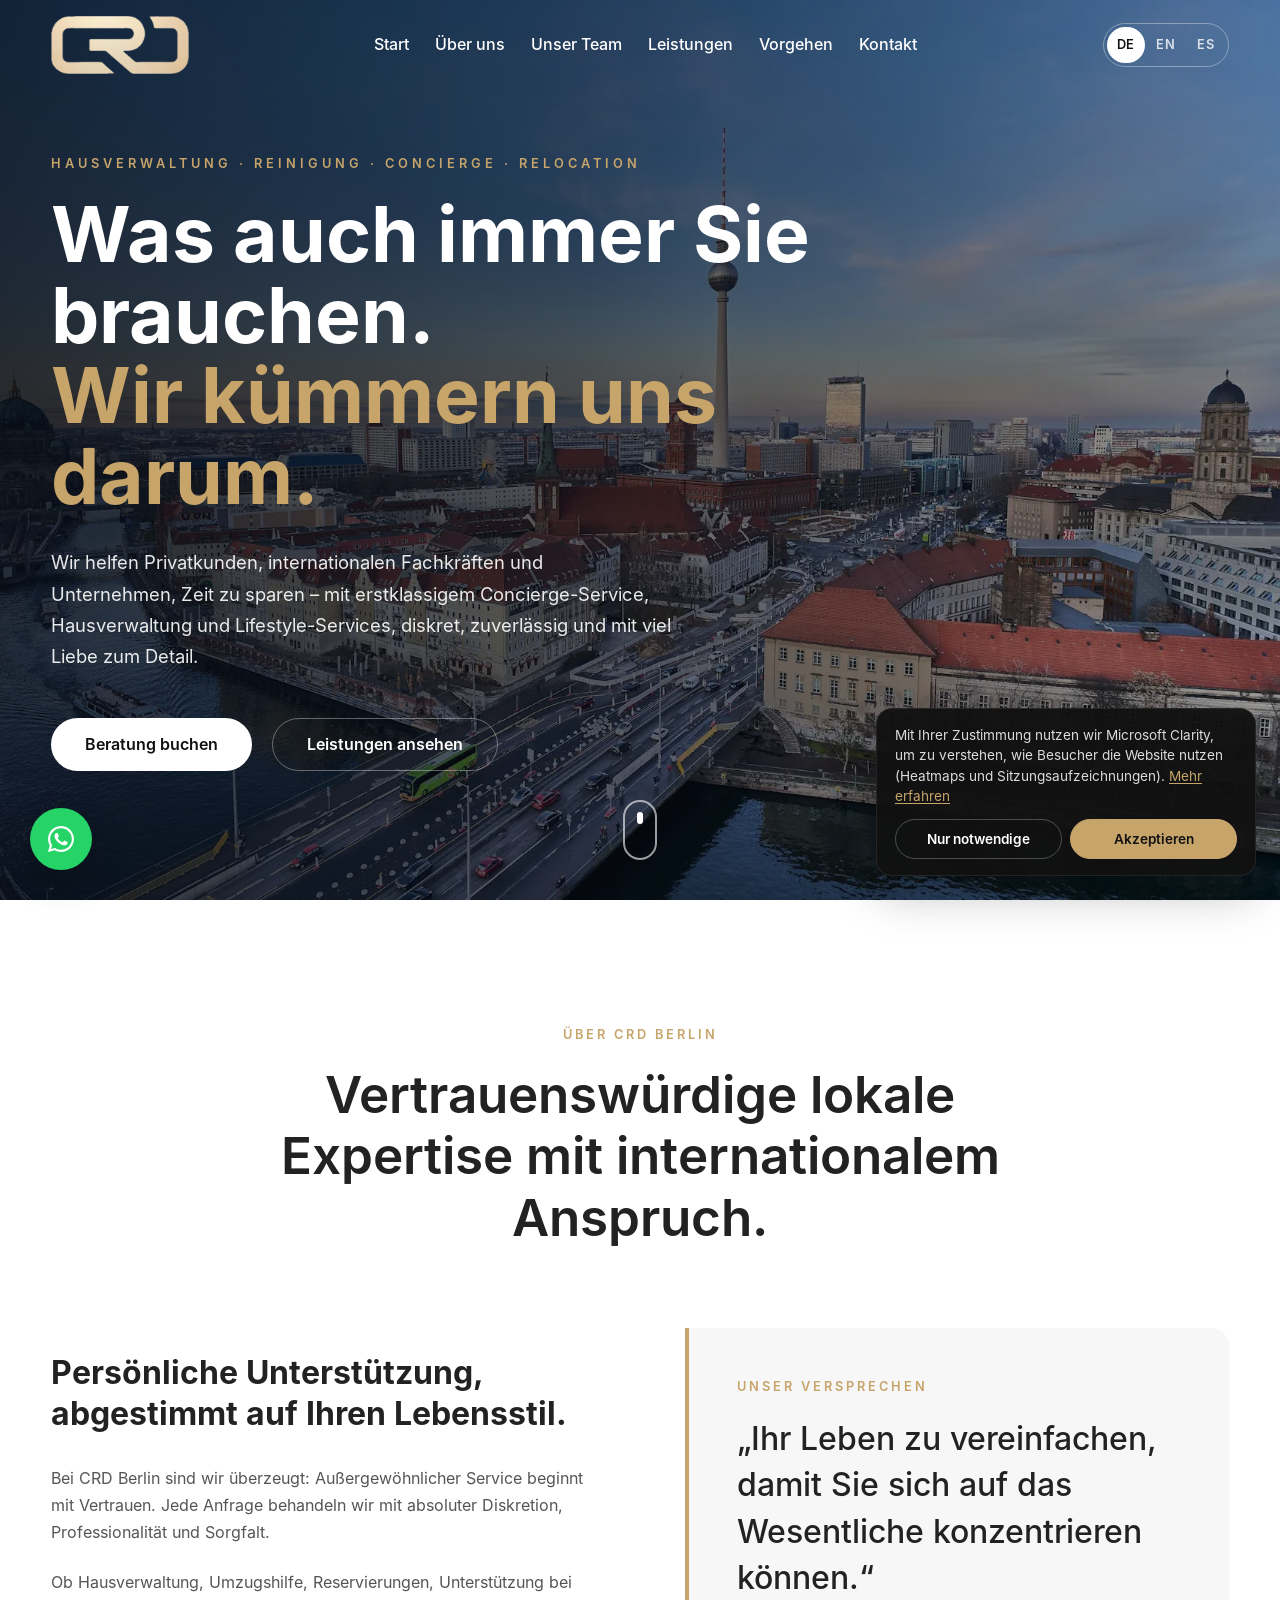
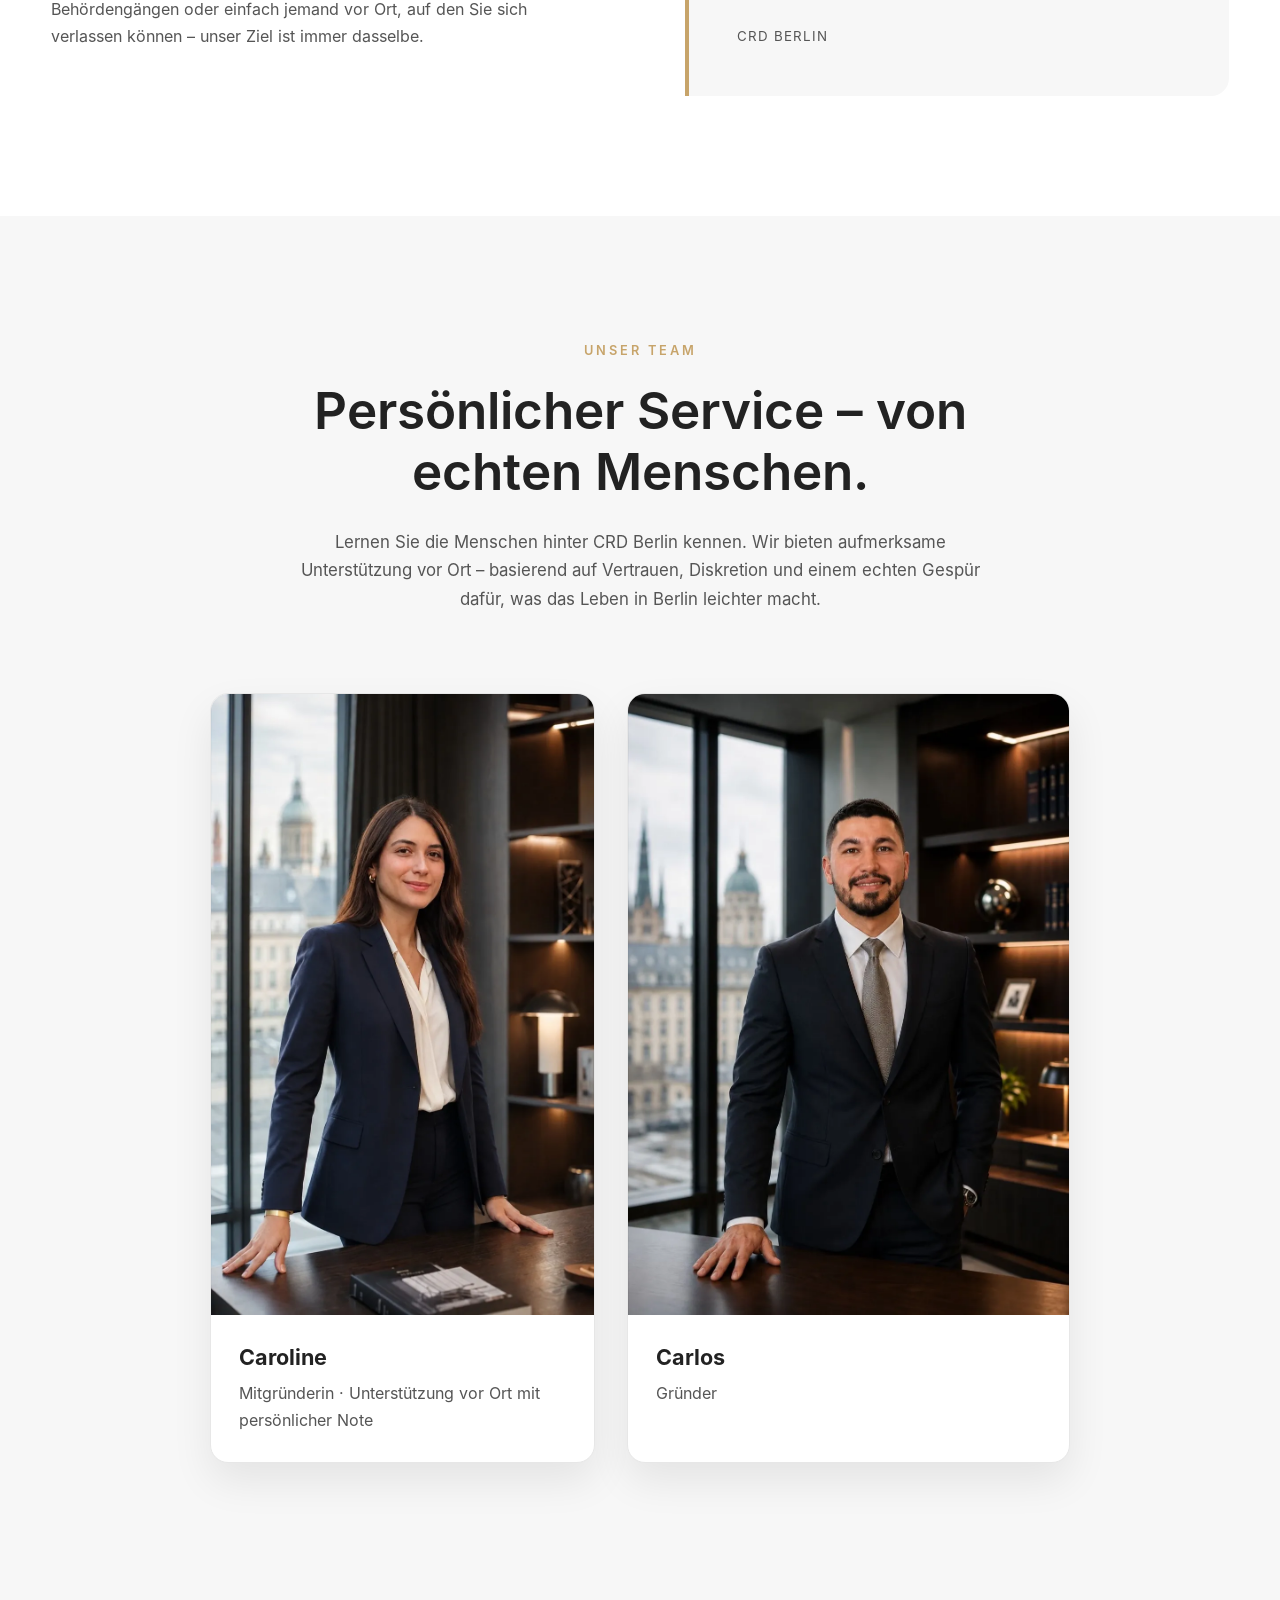
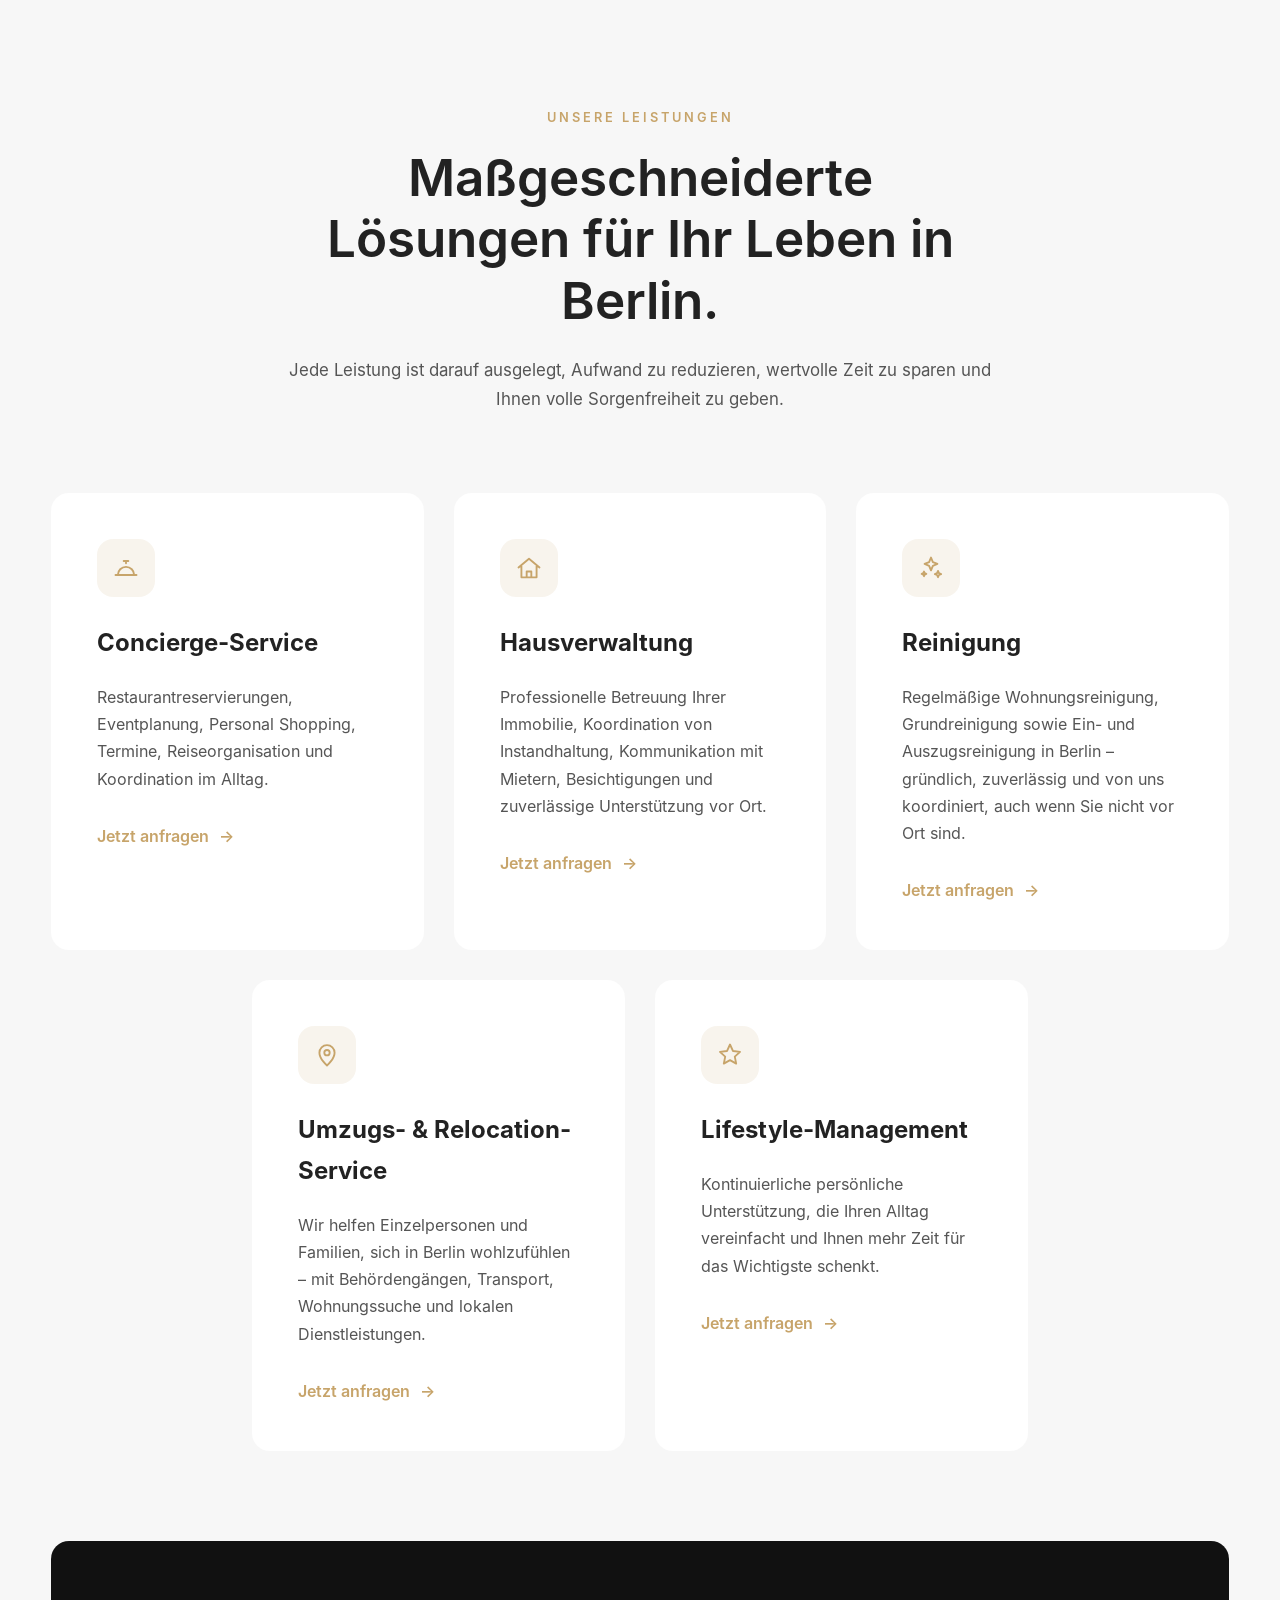
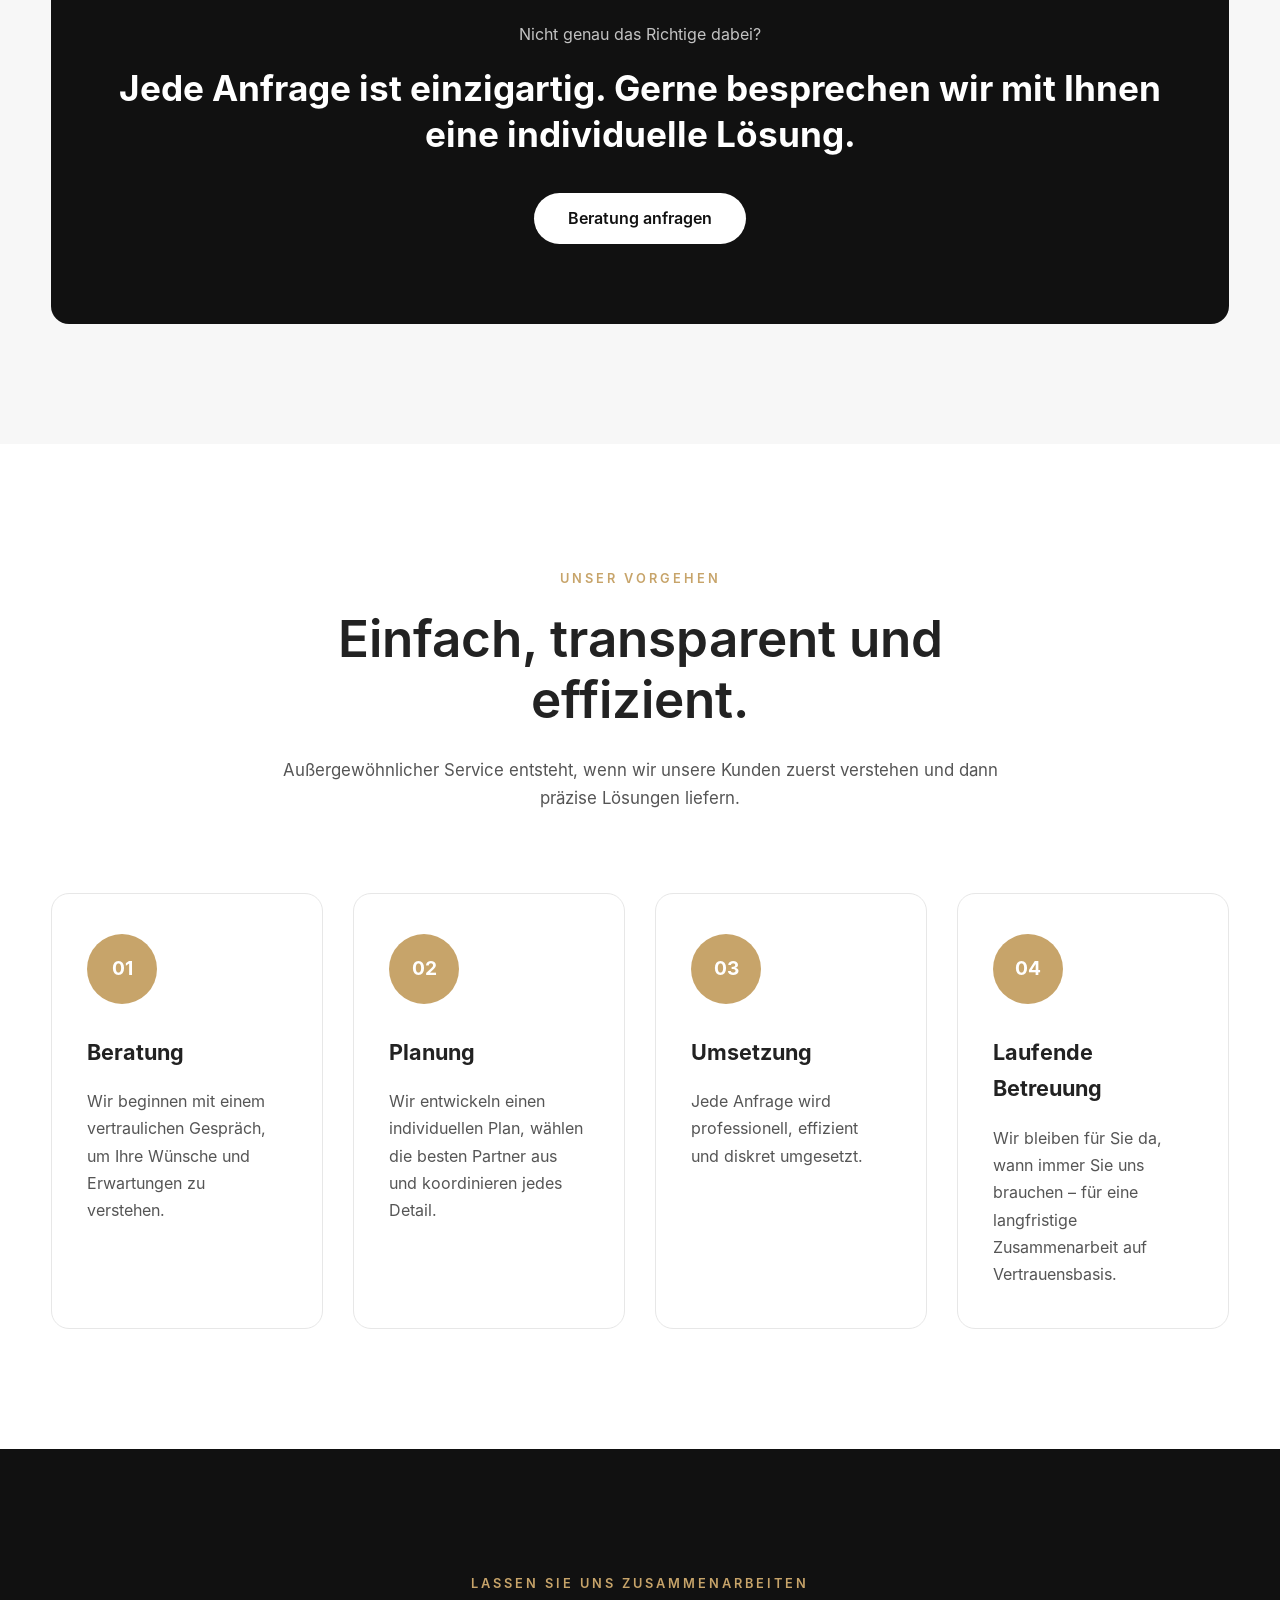
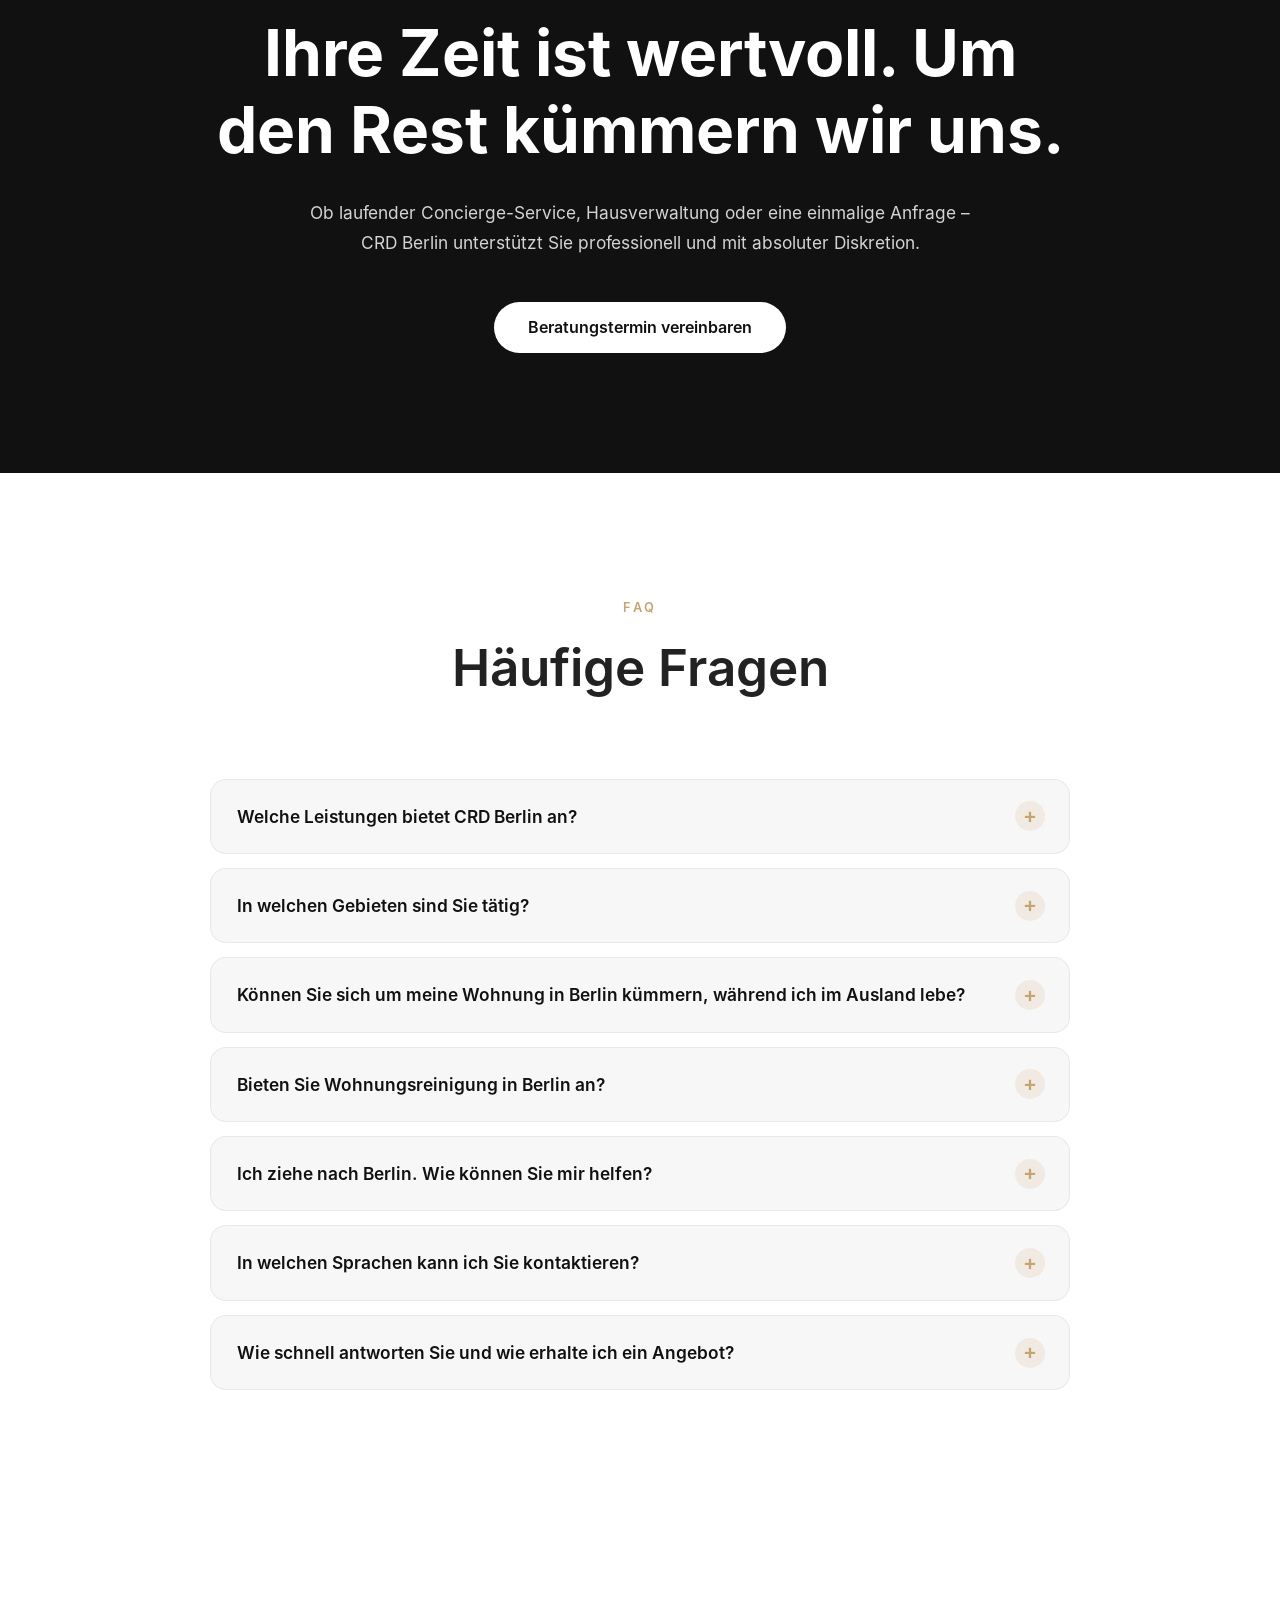
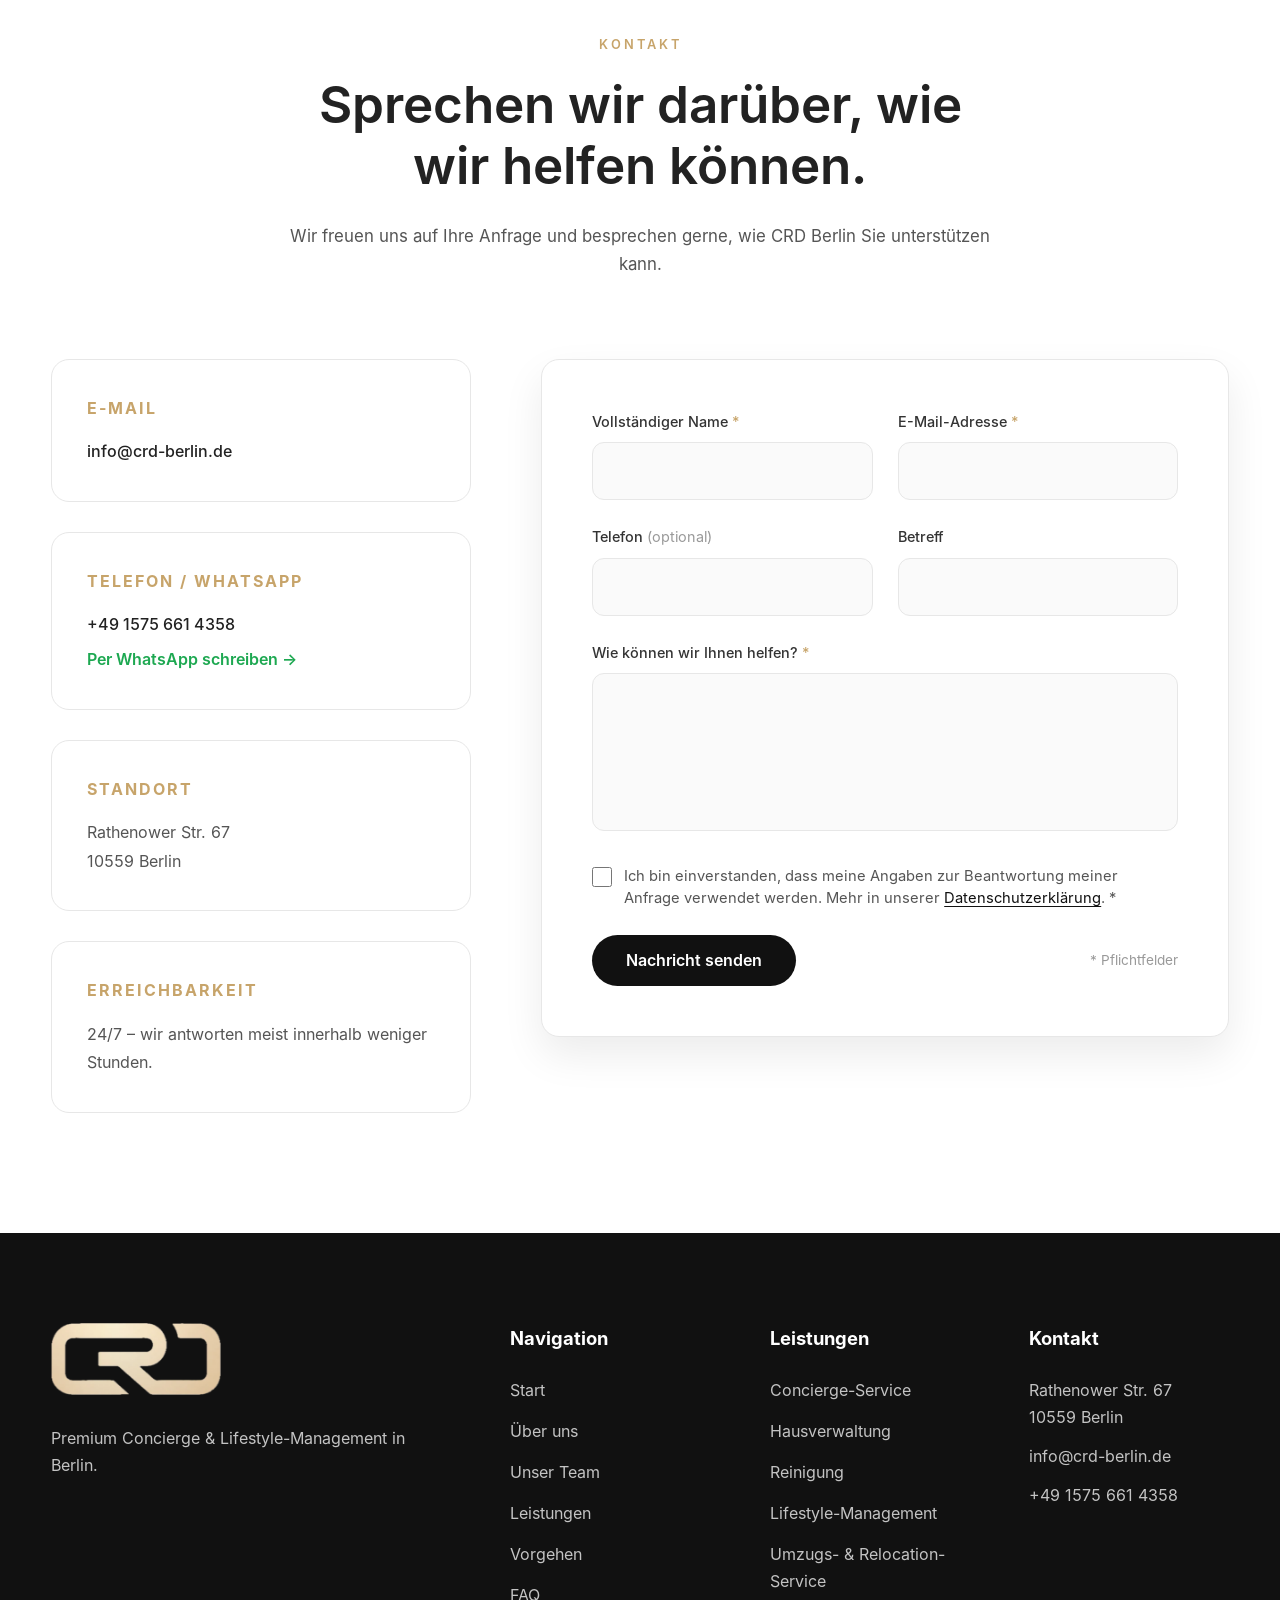
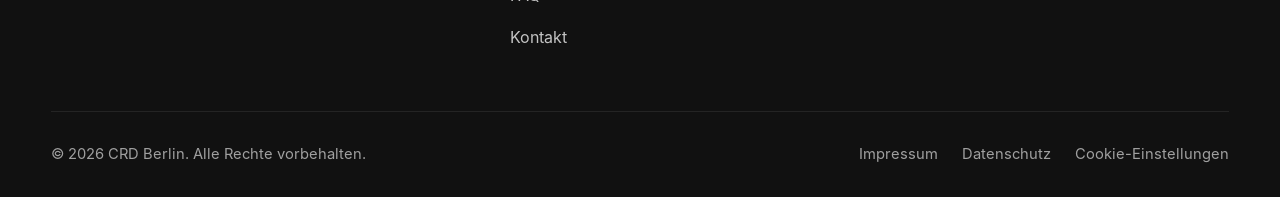
==== de/index.html @ bdb3dd3f "Add cleaning service, FAQ and search/AI optimisation - New 'Cleaning Services' card (EN/DE/ES), serv" ====
<!DOCTYPE html>
<html lang="de">

<head>

    <meta charset="UTF-8">
    <meta name="viewport" content="width=device-width, initial-scale=1.0">

    <title>CRD Berlin | Hausverwaltung, Reinigung, Concierge &amp; Relocation in Berlin</title>

    <meta name="description" content="CRD Berlin: Hausverwaltung, Wohnungsreinigung, Umzugs- und Relocation-Service sowie Concierge in Berlin. Ein persönlicher Ansprechpartner für Eigentümer, Mieter und Neu-Berliner – rund um die Uhr erreichbar, auf Deutsch, Englisch und Spanisch.">

    <link rel="canonical" href="https://crd-berlin.de/de/">
    <link rel="alternate" hreflang="en" href="https://crd-berlin.de/">
    <link rel="alternate" hreflang="de" href="https://crd-berlin.de/de/">
    <link rel="alternate" hreflang="es" href="https://crd-berlin.de/es/">
    <link rel="alternate" hreflang="x-default" href="https://crd-berlin.de/">

    <!-- Open Graph / social sharing -->
    <meta property="og:type" content="website">
    <meta property="og:site_name" content="CRD Berlin">
    <meta property="og:title" content="CRD Berlin | Hausverwaltung, Reinigung, Concierge &amp; Relocation in Berlin">
    <meta property="og:description" content="CRD Berlin: Hausverwaltung, Wohnungsreinigung, Umzugs- und Relocation-Service sowie Concierge in Berlin. Ein persönlicher Ansprechpartner für Eigentümer, Mieter und Neu-Berliner – rund um die Uhr erreichbar, auf Deutsch, Englisch und Spanisch.">
    <meta property="og:url" content="https://crd-berlin.de/de/">
    <meta property="og:image" content="https://crd-berlin.de/assets/images/og-image.jpg">
    <meta property="og:image:width" content="1200">
    <meta property="og:image:height" content="630">
    <meta property="og:locale" content="de_DE">
    <meta name="twitter:card" content="summary_large_image">

    <meta name="theme-color" content="#111111">

    <!-- Favicons -->
    <link rel="icon" href="../assets/images/favicon.ico" sizes="48x48">
    <link rel="icon" type="image/png" sizes="32x32" href="../assets/images/favicon-32x32.png">
    <link rel="icon" type="image/png" sizes="16x16" href="../assets/images/favicon-16x16.png">
    <link rel="apple-touch-icon" sizes="180x180" href="../assets/images/apple-touch-icon.png">
    <link rel="manifest" href="../site.webmanifest">

    <!-- Fonts are self-hosted (no requests to Google, GDPR-friendly) -->
    <link rel="preload" href="../assets/fonts/inter-400.woff" as="font" type="font/woff" crossorigin>
    <link rel="preload" href="../assets/fonts/inter-600.woff" as="font" type="font/woff" crossorigin>
    <link rel="preload" href="../assets/images/hero.webp" as="image" type="image/webp">

    <script>
        /* On the English start page, send visitors to their language (saved choice, ?lang=, or browser language) */
        (function () {
            try {
                var p = location.pathname;
                if (p !== "/" && p !== "/index.html") { return; }
                var q = new URLSearchParams(location.search).get("lang");
                if (q) { localStorage.setItem("crd-lang", q); }
                var l = q || localStorage.getItem("crd-lang") || (navigator.language || "en").slice(0, 2);
                if (l === "de" || l === "es") { location.replace("/" + l + "/" + location.hash); }
            } catch (e) {}
        })();
    </script>

    <link rel="stylesheet" href="../assets/css/style.css">
    <link rel="stylesheet" href="../assets/css/responsive.css">

    <!-- structured-data:start (generated by tools/build_languages.py) -->
    <script type="application/ld+json">
    {
      "@context": "https://schema.org",
      "@graph": [
        {
          "@type": [
            "LocalBusiness",
            "ProfessionalService"
          ],
          "@id": "https://crd-berlin.de/#business",
          "name": "CRD Berlin",
          "alternateName": [
            "Carlos Richter Dienstleistungen",
            "CRD"
          ],
          "description": "CRD Berlin: Hausverwaltung, Wohnungsreinigung, Umzugs- und Relocation-Service sowie Concierge in Berlin. Ein persönlicher Ansprechpartner für Eigentümer, Mieter und Neu-Berliner – rund um die Uhr erreichbar, auf Deutsch, Englisch und Spanisch.",
          "url": "https://crd-berlin.de/",
          "logo": "https://crd-berlin.de/assets/images/logo-dark.png",
          "image": "https://crd-berlin.de/assets/images/og-image.jpg",
          "email": "info@crd-berlin.de",
          "telephone": "+49 1575 6614358",
          "address": {
            "@type": "PostalAddress",
            "streetAddress": "Rathenower Str. 67",
            "postalCode": "10559",
            "addressLocality": "Berlin",
            "addressRegion": "Berlin",
            "addressCountry": "DE"
          },
          "areaServed": {
            "@type": "City",
            "name": "Berlin"
          },
          "knowsLanguage": [
            "de",
            "en",
            "es"
          ],
          "founder": {
            "@type": "Person",
            "name": "Carlos Richter Moreno"
          },
          "openingHoursSpecification": {
            "@type": "OpeningHoursSpecification",
            "dayOfWeek": [
              "Monday",
              "Tuesday",
              "Wednesday",
              "Thursday",
              "Friday",
              "Saturday",
              "Sunday"
            ],
            "opens": "00:00",
            "closes": "23:59"
          },
          "contactPoint": {
            "@type": "ContactPoint",
            "contactType": "customer service",
            "telephone": "+49 1575 6614358",
            "email": "info@crd-berlin.de",
            "availableLanguage": [
              "Deutsch",
              "Englisch",
              "Spanisch"
            ],
            "areaServed": "DE"
          },
          "hasOfferCatalog": {
            "@type": "OfferCatalog",
            "name": "Unsere Leistungen",
            "itemListElement": [
              {
                "@type": "Offer",
                "itemOffered": {
                  "@type": "Service",
                  "name": "Hausverwaltung",
                  "description": "Professionelle Betreuung Ihrer Immobilie, Koordination von Instandhaltung, Kommunikation mit Mietern, Besichtigungen und zuverlässige Unterstützung vor Ort.",
                  "areaServed": {
                    "@type": "City",
                    "name": "Berlin"
                  },
                  "provider": {
                    "@id": "https://crd-berlin.de/#business"
                  }
                }
              },
              {
                "@type": "Offer",
                "itemOffered": {
                  "@type": "Service",
                  "name": "Reinigung",
                  "description": "Regelmäßige Wohnungsreinigung, Grundreinigung sowie Ein- und Auszugsreinigung in Berlin – gründlich, zuverlässig und von uns koordiniert, auch wenn Sie nicht vor Ort sind.",
                  "areaServed": {
                    "@type": "City",
                    "name": "Berlin"
                  },
                  "provider": {
                    "@id": "https://crd-berlin.de/#business"
                  }
                }
              },
              {
                "@type": "Offer",
                "itemOffered": {
                  "@type": "Service",
                  "name": "Umzugs- & Relocation-Service",
                  "description": "Wir helfen Einzelpersonen und Familien, sich in Berlin wohlzufühlen – mit Behördengängen, Transport, Wohnungssuche und lokalen Dienstleistungen.",
                  "areaServed": {
                    "@type": "City",
                    "name": "Berlin"
                  },
                  "provider": {
                    "@id": "https://crd-berlin.de/#business"
                  }
                }
              },
              {
                "@type": "Offer",
                "itemOffered": {
                  "@type": "Service",
                  "name": "Concierge-Service",
                  "description": "Restaurantreservierungen, Eventplanung, Personal Shopping, Termine, Reiseorganisation und Koordination im Alltag.",
                  "areaServed": {
                    "@type": "City",
                    "name": "Berlin"
                  },
                  "provider": {
                    "@id": "https://crd-berlin.de/#business"
                  }
                }
              },
              {
                "@type": "Offer",
                "itemOffered": {
                  "@type": "Service",
                  "name": "Lifestyle-Management",
                  "description": "Kontinuierliche persönliche Unterstützung, die Ihren Alltag vereinfacht und Ihnen mehr Zeit für das Wichtigste schenkt.",
                  "areaServed": {
                    "@type": "City",
                    "name": "Berlin"
                  },
                  "provider": {
                    "@id": "https://crd-berlin.de/#business"
                  }
                }
              }
            ]
          }
        },
        {
          "@type": "WebPage",
          "@id": "https://crd-berlin.de/de/#webpage",
          "url": "https://crd-berlin.de/de/",
          "name": "CRD Berlin | Hausverwaltung, Reinigung, Concierge & Relocation in Berlin",
          "inLanguage": "de",
          "about": {
            "@id": "https://crd-berlin.de/#business"
          }
        },
        {
          "@type": "FAQPage",
          "@id": "https://crd-berlin.de/de/#faq",
          "inLanguage": "de",
          "mainEntity": [
            {
              "@type": "Question",
              "name": "Welche Leistungen bietet CRD Berlin an?",
              "acceptedAnswer": {
                "@type": "Answer",
                "text": "CRD Berlin bietet Hausverwaltung, Wohnungsreinigung, Umzugs- und Relocation-Service, Concierge-Service und Lifestyle-Management in Berlin. Dazu gehören die Koordination von Reparaturen, die Kommunikation mit Mietern und Eigentümern, die Organisation von Transport und Terminen sowie Hilfe beim Ankommen in der Stadt – alles aus einer Hand."
              }
            },
            {
              "@type": "Question",
              "name": "In welchen Gebieten sind Sie tätig?",
              "acceptedAnswer": {
                "@type": "Answer",
                "text": "Wir sind in ganz Berlin tätig. Unser Büro liegt in Moabit (Rathenower Str. 67, 10559 Berlin), nahe Mitte, Tiergarten, Wedding und Charlottenburg."
              }
            },
            {
              "@type": "Question",
              "name": "Können Sie sich um meine Wohnung in Berlin kümmern, während ich im Ausland lebe?",
              "acceptedAnswer": {
                "@type": "Answer",
                "text": "Ja. Wir sind Ihr Ansprechpartner vor Ort: regelmäßige Kontrollen, Schlüsselübergaben, Koordination von Reparaturen und Handwerkern, Reinigung vor und nach Mieterwechseln sowie die Kommunikation mit Mietern und der Hausverwaltung in Ihrem Namen."
              }
            },
            {
              "@type": "Question",
              "name": "Bieten Sie Wohnungsreinigung in Berlin an?",
              "acceptedAnswer": {
                "@type": "Answer",
                "text": "Ja. Wir organisieren regelmäßige Wohnungsreinigung, Grundreinigung sowie Ein- und Auszugsreinigung in Berlin – auf Wunsch kombiniert mit Schlüsselübergabe und Objektkontrolle."
              }
            },
            {
              "@type": "Question",
              "name": "Ich ziehe nach Berlin. Wie können Sie mir helfen?",
              "acceptedAnswer": {
                "@type": "Answer",
                "text": "Wir helfen bei der Wohnungssuche, bei der Anmeldung und weiteren Behördengängen, bei Transport und Umzugslogistik und bei der Suche nach lokalen Dienstleistern – damit Sie schnell und stressfrei ankommen."
              }
            },
            {
              "@type": "Question",
              "name": "In welchen Sprachen kann ich Sie kontaktieren?",
              "acceptedAnswer": {
                "@type": "Answer",
                "text": "Sie können uns auf Deutsch, Englisch oder Spanisch kontaktieren."
              }
            },
            {
              "@type": "Question",
              "name": "Wie schnell antworten Sie und wie erhalte ich ein Angebot?",
              "acceptedAnswer": {
                "@type": "Answer",
                "text": "Wir sind rund um die Uhr erreichbar und antworten meist innerhalb weniger Stunden. Schreiben Sie uns per WhatsApp, Telefon, E-Mail oder über das Kontaktformular – wir melden uns mit einem individuellen Angebot."
              }
            }
          ]
        }
      ]
    }
    </script>
    <!-- structured-data:end -->

</head>

<body>

<a class="skip-link" href="#main" data-i18n="skip">Zum Inhalt springen</a>

<!-- ======================================
HEADER
======================================= -->

<header class="header">

    <div class="container header-container">

        <a href="#home" class="logo" aria-label="CRD Berlin – home">
            <img id="site-logo"
                 src="../assets/images/logo-light.webp"
                 alt="CRD Berlin"
                 width="379" height="160">
        </a>

        <nav class="navigation" id="main-navigation" aria-label="Main navigation">
            <ul>
                <li><a href="#home" data-i18n="nav.home">Start</a></li>
                <li><a href="#about" data-i18n="nav.about">Über uns</a></li>
                <li><a href="#team" data-i18n="nav.team">Unser Team</a></li>
                <li><a href="#services" data-i18n="nav.services">Leistungen</a></li>
                <li><a href="#approach" data-i18n="nav.approach">Vorgehen</a></li>
                <li><a href="#contact" data-i18n="nav.contact">Kontakt</a></li>
            </ul>
        </nav>

        <div class="lang-switch" role="group" aria-label="Language / Sprache / Idioma">
            <a href="/de/" data-lang="de" hreflang="de" lang="de" aria-label="Deutsch" aria-current="true">DE</a>
            <a href="/" data-lang="en" hreflang="en" lang="en" aria-label="English">EN</a>
            <a href="/es/" data-lang="es" hreflang="es" lang="es" aria-label="Español">ES</a>
        </div>

        <a href="#contact" class="header-button" data-i18n="cta.request">Beratung anfragen</a>

        <button class="mobile-toggle"
                type="button"
                aria-label="Open navigation"
                aria-controls="main-navigation"
                aria-expanded="false">
            <span></span>
            <span></span>
            <span></span>
        </button>

    </div>

</header>

<main id="main">

<!-- ======================================
HERO
======================================= -->

<section class="hero" id="home">

    <div class="hero-overlay"></div>

    <div class="container hero-container">

        <div class="hero-content">

            <span class="hero-label" data-i18n="hero.label">Hausverwaltung · Reinigung · Concierge · Relocation</span>

            <h1 data-i18n="hero.title">Was auch immer Sie brauchen. <span>Wir kümmern uns darum.</span></h1>

            <p data-i18n="hero.text">Wir helfen Privatkunden, internationalen Fachkräften und Unternehmen, Zeit zu sparen – mit erstklassigem Concierge-Service, Hausverwaltung und Lifestyle-Services, diskret, zuverlässig und mit viel Liebe zum Detail.</p>

            <div class="hero-buttons">
                <a href="#contact" class="btn btn-light" data-i18n="hero.btn1">Beratung buchen</a>
                <a href="#services" class="btn btn-secondary" data-i18n="hero.btn2">Leistungen ansehen</a>
            </div>

        </div>

    </div>

    <a href="#about" class="scroll-indicator" aria-label="Scroll down">
        <span></span>
    </a>

</section>

<!-- ======================================
ABOUT
======================================= -->

<section class="about section" id="about">
    <div class="container">
        <div class="section-title">
            <span data-i18n="about.label">Über CRD Berlin</span>
            <h2 data-i18n="about.title">Vertrauenswürdige lokale Expertise mit internationalem Anspruch.</h2>
        </div>
        <div class="about-grid">
            <div class="about-content">
                <h3 data-i18n="about.subtitle">Persönliche Unterstützung, abgestimmt auf Ihren Lebensstil.</h3>
                <p data-i18n="about.p1">Bei CRD Berlin sind wir überzeugt: Außergewöhnlicher Service beginnt mit Vertrauen. Jede Anfrage behandeln wir mit absoluter Diskretion, Professionalität und Sorgfalt.</p>
                <p data-i18n="about.p2">Ob Hausverwaltung, Umzugshilfe, Reservierungen, Unterstützung bei Behördengängen oder einfach jemand vor Ort, auf den Sie sich verlassen können – unser Ziel ist immer dasselbe.</p>
            </div>
            <aside class="about-note">
                <span data-i18n="about.promise">Unser Versprechen</span>
                <p data-i18n="about.quote">„Ihr Leben zu vereinfachen, damit Sie sich auf das Wesentliche konzentrieren können.“</p>
                <small>CRD Berlin</small>
            </aside>
        </div>
    </div>
</section>

<!-- ======================================
TEAM
======================================= -->

<section class="team section" id="team">
    <div class="container">
        <div class="section-title">
            <span data-i18n="nav.team">Unser Team</span>
            <h2 data-i18n="team.title">Persönlicher Service – von echten Menschen.</h2>
            <p data-i18n="team.text">Lernen Sie die Menschen hinter CRD Berlin kennen. Wir bieten aufmerksame Unterstützung vor Ort – basierend auf Vertrauen, Diskretion und einem echten Gespür dafür, was das Leben in Berlin leichter macht.</p>
        </div>
        <div class="team-grid">
            <article class="team-card">
                <picture>
                    <source srcset="../assets/images/caroline.webp" type="image/webp">
                    <img src="../assets/images/caroline.jpg" alt="Caroline, co-founder of CRD Berlin" loading="lazy" decoding="async" width="865" height="1400">
                </picture>
                <div class="team-card-copy">
                    <h3>Caroline</h3>
                    <p data-i18n="team.caroline">Mitgründerin · Unterstützung vor Ort mit persönlicher Note</p>
                </div>
            </article>
            <article class="team-card">
                <picture>
                    <source srcset="../assets/images/co-founder.webp" type="image/webp">
                    <img src="../assets/images/co-founder.jpg" alt="Carlos, founder of CRD Berlin" loading="lazy" decoding="async" width="993" height="1400">
                </picture>
                <div class="team-card-copy">
                    <h3>Carlos</h3>
                    <p data-i18n="team.carlos">Gründer</p>
                </div>
            </article>
        </div>
    </div>
</section>

<!-- ======================================
SERVICES
======================================= -->

<section class="services section" id="services">

    <div class="container">

        <div class="section-title">
            <span data-i18n="services.label">Unsere Leistungen</span>
            <h2 data-i18n="services.title">Maßgeschneiderte Lösungen für Ihr Leben in Berlin.</h2>
            <p data-i18n="services.text">Jede Leistung ist darauf ausgelegt, Aufwand zu reduzieren, wertvolle Zeit zu sparen und Ihnen volle Sorgenfreiheit zu geben.</p>
        </div>

        <div class="services-grid">

            <article class="service-card">
                <div class="service-icon" aria-hidden="true">
                    <svg viewBox="0 0 24 24"><path d="M3 18h18M5 18a7 7 0 0 1 14 0M12 8V6m-2 0h4"/></svg>
                </div>
                <h3 data-i18n="s1.title">Concierge-Service</h3>
                <p data-i18n="s1.text">Restaurantreservierungen, Eventplanung, Personal Shopping, Termine, Reiseorganisation und Koordination im Alltag.</p>
                <a href="#contact" class="service-link" data-service="Concierge Services" data-i18n="services.link">Jetzt anfragen <span aria-hidden="true">→</span></a>
            </article>

            <article class="service-card">
                <div class="service-icon" aria-hidden="true">
                    <svg viewBox="0 0 24 24"><path d="M3 11.5 12 4l9 7.5M5.5 9.5V20h13V9.5M10 20v-5h4v5"/></svg>
                </div>
                <h3 data-i18n="s2.title">Hausverwaltung</h3>
                <p data-i18n="s2.text">Professionelle Betreuung Ihrer Immobilie, Koordination von Instandhaltung, Kommunikation mit Mietern, Besichtigungen und zuverlässige Unterstützung vor Ort.</p>
                <a href="#contact" class="service-link" data-service="Property Management" data-i18n="services.link">Jetzt anfragen <span aria-hidden="true">→</span></a>
            </article>

            <article class="service-card">
                <div class="service-icon" aria-hidden="true">
                    <svg viewBox="0 0 24 24"><path d="M12 3l1.6 3.9L17.5 8.5l-3.9 1.6L12 14l-1.6-3.9L6.5 8.5l3.9-1.6zM18 14.5l.8 1.9 1.9.8-1.9.8-.8 1.9-.8-1.9-1.9-.8 1.9-.8zM6 15l.6 1.4 1.4.6-1.4.6L6 19l-.6-1.4L4 17l1.4-.6z"/></svg>
                </div>
                <h3 data-i18n="s5.title">Reinigung</h3>
                <p data-i18n="s5.text">Regelmäßige Wohnungsreinigung, Grundreinigung sowie Ein- und Auszugsreinigung in Berlin – gründlich, zuverlässig und von uns koordiniert, auch wenn Sie nicht vor Ort sind.</p>
                <a href="#contact" class="service-link" data-service="Cleaning Services" data-i18n="services.link">Jetzt anfragen <span aria-hidden="true">→</span></a>
            </article>

            <article class="service-card">
                <div class="service-icon" aria-hidden="true">
                    <svg viewBox="0 0 24 24"><path d="M12 21s-6.5-5.6-6.5-11a6.5 6.5 0 0 1 13 0c0 5.4-6.5 11-6.5 11z"/><circle cx="12" cy="10" r="2.3"/></svg>
                </div>
                <h3 data-i18n="s3.title">Umzugs- &amp; Relocation-Service</h3>
                <p data-i18n="s3.text">Wir helfen Einzelpersonen und Familien, sich in Berlin wohlzufühlen – mit Behördengängen, Transport, Wohnungssuche und lokalen Dienstleistungen.</p>
                <a href="#contact" class="service-link" data-service="Relocation Assistance" data-i18n="services.link">Jetzt anfragen <span aria-hidden="true">→</span></a>
            </article>

            <article class="service-card">
                <div class="service-icon" aria-hidden="true">
                    <svg viewBox="0 0 24 24"><path d="m12 3 2.6 5.6 6 .7-4.5 4.1 1.2 6L12 16.4 6.7 19.4l1.2-6L3.4 9.3l6-.7z"/></svg>
                </div>
                <h3 data-i18n="s4.title">Lifestyle-Management</h3>
                <p data-i18n="s4.text">Kontinuierliche persönliche Unterstützung, die Ihren Alltag vereinfacht und Ihnen mehr Zeit für das Wichtigste schenkt.</p>
                <a href="#contact" class="service-link" data-service="Lifestyle Management" data-i18n="services.link">Jetzt anfragen <span aria-hidden="true">→</span></a>
            </article>

        </div>

        <div class="services-cta">
            <p data-i18n="services.ctaq">Nicht genau das Richtige dabei?</p>
            <h3 data-i18n="services.ctah">Jede Anfrage ist einzigartig. Gerne besprechen wir mit Ihnen eine individuelle Lösung.</h3>
            <a href="#contact" class="btn btn-light" data-i18n="cta.request">Beratung anfragen</a>
        </div>

    </div>

</section>

<!-- ======================================
OUR APPROACH
======================================= -->

<section class="approach section" id="approach">

    <div class="container">

        <div class="section-title">
            <span data-i18n="approach.label">Unser Vorgehen</span>
            <h2 data-i18n="approach.title">Einfach, transparent und effizient.</h2>
            <p data-i18n="approach.text">Außergewöhnlicher Service entsteht, wenn wir unsere Kunden zuerst verstehen und dann präzise Lösungen liefern.</p>
        </div>

        <div class="approach-grid">

            <article class="approach-card">
                <div class="step">01</div>
                <h3 data-i18n="step1.title">Beratung</h3>
                <p data-i18n="step1.text">Wir beginnen mit einem vertraulichen Gespräch, um Ihre Wünsche und Erwartungen zu verstehen.</p>
            </article>

            <article class="approach-card">
                <div class="step">02</div>
                <h3 data-i18n="step2.title">Planung</h3>
                <p data-i18n="step2.text">Wir entwickeln einen individuellen Plan, wählen die besten Partner aus und koordinieren jedes Detail.</p>
            </article>

            <article class="approach-card">
                <div class="step">03</div>
                <h3 data-i18n="step3.title">Umsetzung</h3>
                <p data-i18n="step3.text">Jede Anfrage wird professionell, effizient und diskret umgesetzt.</p>
            </article>

            <article class="approach-card">
                <div class="step">04</div>
                <h3 data-i18n="step4.title">Laufende Betreuung</h3>
                <p data-i18n="step4.text">Wir bleiben für Sie da, wann immer Sie uns brauchen – für eine langfristige Zusammenarbeit auf Vertrauensbasis.</p>
            </article>

        </div>

    </div>

</section>

<!-- ======================================
CALL TO ACTION
======================================= -->

<section class="cta section">

    <div class="container">

        <div class="cta-content">
            <span data-i18n="cta.label">Lassen Sie uns zusammenarbeiten</span>
            <h2 data-i18n="cta.title">Ihre Zeit ist wertvoll. Um den Rest kümmern wir uns.</h2>
            <p data-i18n="cta.text">Ob laufender Concierge-Service, Hausverwaltung oder eine einmalige Anfrage – CRD Berlin unterstützt Sie professionell und mit absoluter Diskretion.</p>
            <a href="#contact" class="btn btn-light" data-i18n="cta.btn">Beratungstermin vereinbaren</a>
        </div>

    </div>

</section>

<!-- ======================================
CONTACT
======================================= -->

<section class="faq section" id="faq">

    <div class="container">

        <div class="section-title">
            <span data-i18n="faq.label">FAQ</span>
            <h2 data-i18n="faq.title">Häufige Fragen</h2>
        </div>

        <div class="faq-list">

            <details class="faq-item">
                <summary data-i18n="faq.q1">Welche Leistungen bietet CRD Berlin an?</summary>
                <p data-i18n="faq.a1">CRD Berlin bietet Hausverwaltung, Wohnungsreinigung, Umzugs- und Relocation-Service, Concierge-Service und Lifestyle-Management in Berlin. Dazu gehören die Koordination von Reparaturen, die Kommunikation mit Mietern und Eigentümern, die Organisation von Transport und Terminen sowie Hilfe beim Ankommen in der Stadt – alles aus einer Hand.</p>
            </details>

            <details class="faq-item">
                <summary data-i18n="faq.q2">In welchen Gebieten sind Sie tätig?</summary>
                <p data-i18n="faq.a2">Wir sind in ganz Berlin tätig. Unser Büro liegt in Moabit (Rathenower Str. 67, 10559 Berlin), nahe Mitte, Tiergarten, Wedding und Charlottenburg.</p>
            </details>

            <details class="faq-item">
                <summary data-i18n="faq.q3">Können Sie sich um meine Wohnung in Berlin kümmern, während ich im Ausland lebe?</summary>
                <p data-i18n="faq.a3">Ja. Wir sind Ihr Ansprechpartner vor Ort: regelmäßige Kontrollen, Schlüsselübergaben, Koordination von Reparaturen und Handwerkern, Reinigung vor und nach Mieterwechseln sowie die Kommunikation mit Mietern und der Hausverwaltung in Ihrem Namen.</p>
            </details>

            <details class="faq-item">
                <summary data-i18n="faq.q4">Bieten Sie Wohnungsreinigung in Berlin an?</summary>
                <p data-i18n="faq.a4">Ja. Wir organisieren regelmäßige Wohnungsreinigung, Grundreinigung sowie Ein- und Auszugsreinigung in Berlin – auf Wunsch kombiniert mit Schlüsselübergabe und Objektkontrolle.</p>
            </details>

            <details class="faq-item">
                <summary data-i18n="faq.q5">Ich ziehe nach Berlin. Wie können Sie mir helfen?</summary>
                <p data-i18n="faq.a5">Wir helfen bei der Wohnungssuche, bei der Anmeldung und weiteren Behördengängen, bei Transport und Umzugslogistik und bei der Suche nach lokalen Dienstleistern – damit Sie schnell und stressfrei ankommen.</p>
            </details>

            <details class="faq-item">
                <summary data-i18n="faq.q6">In welchen Sprachen kann ich Sie kontaktieren?</summary>
                <p data-i18n="faq.a6">Sie können uns auf Deutsch, Englisch oder Spanisch kontaktieren.</p>
            </details>

            <details class="faq-item">
                <summary data-i18n="faq.q7">Wie schnell antworten Sie und wie erhalte ich ein Angebot?</summary>
                <p data-i18n="faq.a7">Wir sind rund um die Uhr erreichbar und antworten meist innerhalb weniger Stunden. Schreiben Sie uns per WhatsApp, Telefon, E-Mail oder über das Kontaktformular – wir melden uns mit einem individuellen Angebot.</p>
            </details>

        </div>

    </div>

</section>

<section class="contact section" id="contact">

    <div class="container">

        <div class="section-title">
            <span data-i18n="nav.contact">Kontakt</span>
            <h2 data-i18n="contact.title">Sprechen wir darüber, wie wir helfen können.</h2>
            <p data-i18n="contact.text">Wir freuen uns auf Ihre Anfrage und besprechen gerne, wie CRD Berlin Sie unterstützen kann.</p>
        </div>

        <div class="contact-grid">

            <!-- CONTACT INFO -->

            <div class="contact-information">

                <div class="contact-item">
                    <h3 data-i18n="contact.email">E-Mail</h3>
                    <p><a href="mailto:info@crd-berlin.de">info@crd-berlin.de</a></p>
                </div>

                <div class="contact-item">
                    <h3 data-i18n="contact.phone">Telefon / WhatsApp</h3>
                    <p>
                        <a href="tel:+4915756614358">+49 1575 661 4358</a><br>
                        <a class="whatsapp-link js-whatsapp" href="https://wa.me/4915756614358" target="_blank" rel="noopener" data-i18n="contact.wa">Per WhatsApp schreiben <span aria-hidden="true">→</span></a>
                    </p>
                </div>

                <div class="contact-item">
                    <h3 data-i18n="contact.location">Standort</h3>
                    <p>Rathenower Str. 67<br>10559 Berlin</p>
                </div>

                <div class="contact-item">
                    <h3 data-i18n="contact.availability">Erreichbarkeit</h3>
                    <p data-i18n="contact.reply">24/7 – wir antworten meist innerhalb weniger Stunden.</p>
                </div>

            </div>

            <!-- FORM -->

            <div class="contact-form-container">

                <form class="contact-form"
                      id="contact-form"
                      action="https://formsubmit.co/info@crd-berlin.de"
                      method="POST"
                      novalidate>

                    <!-- FormSubmit settings -->
                    <input type="hidden" name="_subject" value="New enquiry from crd-berlin.de">
                    <input type="hidden" name="_template" value="table">
                    <input type="hidden" name="_captcha" value="false">
                    <input type="hidden" name="_next" value="https://crd-berlin.de/thank-you.html">

                    <!-- Spam trap: real visitors never see or fill this -->
                    <div class="hp-field" aria-hidden="true">
                        <label for="cf-honey">Leave this field empty</label>
                        <input type="text" id="cf-honey" name="_honey" tabindex="-1" autocomplete="off">
                    </div>

                    <div class="form-row">
                        <div class="form-group">
                            <label for="cf-name" data-i18n="form.name">Vollständiger Name <span aria-hidden="true">*</span></label>
                            <input type="text" id="cf-name" name="name" autocomplete="name" required maxlength="120">
                        </div>

                        <div class="form-group">
                            <label for="cf-email" data-i18n="form.email">E-Mail-Adresse <span aria-hidden="true">*</span></label>
                            <input type="email" id="cf-email" name="email" autocomplete="email" required maxlength="160">
                        </div>
                    </div>

                    <div class="form-row">
                        <div class="form-group">
                            <label for="cf-phone" data-i18n="form.phone">Telefon <span class="optional">(optional)</span></label>
                            <input type="tel" id="cf-phone" name="phone" autocomplete="tel" maxlength="40">
                        </div>

                        <div class="form-group">
                            <label for="cf-subject" data-i18n="form.subject">Betreff</label>
                            <input type="text" id="cf-subject" name="subject" maxlength="160">
                        </div>
                    </div>

                    <div class="form-group">
                        <label for="cf-message" data-i18n="form.message">Wie können wir Ihnen helfen? <span aria-hidden="true">*</span></label>
                        <textarea id="cf-message" name="message" rows="6" required maxlength="5000"></textarea>
                    </div>

                    <div class="form-check">
                        <input type="checkbox" id="cf-privacy" name="privacy_consent" value="yes" required>
                        <label for="cf-privacy" data-i18n="form.privacy">Ich bin einverstanden, dass meine Angaben zur Beantwortung meiner Anfrage verwendet werden. Mehr in unserer <a href="../privacy.html">Datenschutzerklärung</a>. <span aria-hidden="true">*</span></label>
                    </div>

                    <div class="form-actions">
                        <button type="submit" class="btn btn-primary">
                            <span class="btn-label" data-i18n="form.send">Nachricht senden</span>
                        </button>
                        <p class="form-note" data-i18n="form.required">* Pflichtfelder</p>
                    </div>

                    <div class="form-status" role="status" aria-live="polite" hidden></div>

                </form>

            </div>

        </div>

    </div>

</section>

</main>

<!-- ======================================
FOOTER
======================================= -->

<footer class="footer">

    <div class="container">

        <div class="footer-grid">

            <div class="footer-column">
                <img src="../assets/images/logo-light.webp"
                     alt="CRD Berlin"
                     class="footer-logo"
                     width="379" height="160"
                     loading="lazy">
                <p data-i18n="footer.claim">Premium Concierge &amp; Lifestyle-Management in Berlin.</p>
            </div>

            <div class="footer-column">
                <h3 data-i18n="footer.nav">Navigation</h3>
                <ul>
                    <li><a href="#home" data-i18n="nav.home">Start</a></li>
                    <li><a href="#about" data-i18n="nav.about">Über uns</a></li>
                    <li><a href="#team" data-i18n="nav.team">Unser Team</a></li>
                    <li><a href="#services" data-i18n="nav.services">Leistungen</a></li>
                    <li><a href="#approach" data-i18n="nav.approach">Vorgehen</a></li>
                    <li><a href="#faq" data-i18n="faq.label">FAQ</a></li>
                    <li><a href="#contact" data-i18n="nav.contact">Kontakt</a></li>
                </ul>
            </div>

            <div class="footer-column">
                <h3 data-i18n="nav.services">Leistungen</h3>
                <ul>
                    <li><a href="#services" data-i18n="s1.title">Concierge-Service</a></li>
                    <li><a href="#services" data-i18n="s2.title">Hausverwaltung</a></li>
                    <li><a href="#services" data-i18n="s5.title">Reinigung</a></li>
                    <li><a href="#services" data-i18n="s4.title">Lifestyle-Management</a></li>
                    <li><a href="#services" data-i18n="s3.title">Umzugs- &amp; Relocation-Service</a></li>
                </ul>
            </div>

            <div class="footer-column">
                <h3 data-i18n="nav.contact">Kontakt</h3>
                <p>Rathenower Str. 67<br>10559 Berlin</p>
                <p><a href="mailto:info@crd-berlin.de">info@crd-berlin.de</a></p>
                <p><a href="tel:+4915756614358">+49 1575 661 4358</a></p>
            </div>

        </div>

        <div class="footer-bottom">
            <p>© <span id="year">2026</span> CRD Berlin. <span data-i18n="footer.rights">Alle Rechte vorbehalten.</span></p>
            <ul class="footer-legal">
                <li><a href="../impressum.html">Impressum</a></li>
                <li><a href="../privacy.html" data-i18n="footer.privacy">Datenschutz</a></li>
                <li><button type="button" class="link-button js-cookie-settings" data-i18n="footer.cookies">Cookie-Einstellungen</button></li>
            </ul>
        </div>

    </div>

</footer>

<!-- ======================================
FLOATING BUTTONS
======================================= -->

<a href="#home" class="back-to-top" aria-label="Back to top">↑</a>

<a href="https://wa.me/4915756614358"
   class="whatsapp-button js-whatsapp"
   target="_blank"
   rel="noopener"
   aria-label="Chat with us on WhatsApp">
    <svg viewBox="0 0 32 32" aria-hidden="true" focusable="false">
        <path fill="#fff" d="M16.04 3C8.86 3 3.03 8.82 3.03 16c0 2.3.6 4.53 1.74 6.5L3 29l6.68-1.75A12.95 12.95 0 0 0 16.04 29C23.2 29 29 23.18 29 16S23.2 3 16.04 3zm0 23.8c-2 0-3.95-.54-5.65-1.55l-.4-.24-3.96 1.04 1.06-3.86-.26-.4A10.76 10.76 0 0 1 5.2 16c0-5.97 4.86-10.83 10.84-10.83 5.97 0 10.8 4.86 10.8 10.83 0 5.98-4.84 10.8-10.8 10.8zm5.94-8.1c-.33-.16-1.93-.95-2.23-1.06-.3-.11-.52-.16-.73.17-.22.32-.84 1.05-1.03 1.27-.19.22-.38.24-.7.08-.33-.16-1.38-.51-2.62-1.62-.97-.86-1.62-1.93-1.81-2.25-.19-.33-.02-.5.14-.66.15-.15.33-.38.49-.57.16-.19.22-.33.33-.54.1-.22.05-.41-.03-.57-.08-.16-.73-1.77-1-2.42-.27-.64-.54-.55-.73-.56h-.63c-.22 0-.57.08-.87.41-.3.32-1.14 1.11-1.14 2.72 0 1.6 1.17 3.15 1.33 3.37.16.21 2.3 3.5 5.56 4.91.78.34 1.38.54 1.86.69.78.25 1.49.21 2.05.13.63-.09 1.93-.79 2.2-1.55.27-.76.27-1.42.19-1.55-.08-.14-.3-.22-.62-.38z"/>
    </svg>
</a>

<!-- ======================================
COOKIE BANNER
======================================= -->

<div class="cookie-banner" id="cookie-banner" role="dialog" aria-live="polite" aria-label="Cookie notice" hidden>
    <p data-i18n="cookie.text">Mit Ihrer Zustimmung nutzen wir Microsoft Clarity, um zu verstehen, wie Besucher die Website nutzen (Heatmaps und Sitzungsaufzeichnungen). <a href="../privacy.html">Mehr erfahren</a></p>
    <div class="cookie-actions">
        <button type="button" class="cookie-btn cookie-btn-ghost" data-consent="essential" data-i18n="cookie.essential">Nur notwendige</button>
        <button type="button" class="cookie-btn" data-consent="all" data-i18n="cookie.accept">Akzeptieren</button>
    </div>
</div>

<script src="../assets/js/i18n.js" defer></script>
<script src="../assets/js/main.js" defer></script>

</body>

</html>
---- assets/css/style.css ----
/* ======================================================
   CRD BERLIN
   MAIN STYLESHEET
====================================================== */

/* ===========================
   FONTS (self-hosted Inter, SIL Open Font License)
=========================== */

@font-face{font-family:'Inter';font-style:normal;font-weight:400;font-display:swap;src:url("../fonts/inter-400.woff") format("woff");}
@font-face{font-family:'Inter';font-style:normal;font-weight:500;font-display:swap;src:url("../fonts/inter-500.woff") format("woff");}
@font-face{font-family:'Inter';font-style:normal;font-weight:600;font-display:swap;src:url("../fonts/inter-600.woff") format("woff");}
@font-face{font-family:'Inter';font-style:normal;font-weight:700;font-display:swap;src:url("../fonts/inter-700.woff") format("woff");}

/* ===========================
   RESET
=========================== */

*,
*::before,
*::after{
    margin:0;
    padding:0;
    box-sizing:border-box;
}

html{
    scroll-behavior:smooth;
    scroll-padding-top:90px;
    -webkit-text-size-adjust:100%;
}

body{
    font-family:'Inter',system-ui,-apple-system,'Segoe UI',Roboto,Arial,sans-serif;
    font-size:16px;
    line-height:1.7;
    color:#222;
    background:#ffffff;
    overflow-x:hidden;
}

img{
    display:block;
    max-width:100%;
}

a{
    text-decoration:none;
    color:inherit;
}

ul{
    list-style:none;
}

button,
input,
textarea{
    font-family:inherit;
}

/* ===========================
   VARIABLES
=========================== */

:root{
    --primary:#111111;
    --secondary:#555555;
    --accent:#c7a46a;
    --white:#ffffff;
    --light:#f7f7f7;
    --border:#e7e7e7;
    --shadow:0 18px 40px rgba(0,0,0,.08);
    --transition:.35s ease;
    --radius:18px;
    --container:1240px;
}

/* ===========================
   GENERAL
=========================== */

.container{
    width:min(92%,var(--container));
    margin:auto;
}

.section{
    padding:120px 0;
}

.section-title{
    max-width:720px;
    margin:0 auto 80px;
    text-align:center;
}

.section-title span{
    display:inline-block;
    letter-spacing:3px;
    text-transform:uppercase;
    color:var(--accent);
    font-size:.8rem;
    font-weight:600;
    margin-bottom:18px;
}

.section-title h2{
    font-size:clamp(2rem,4vw,3.3rem);
    font-weight:600;
    line-height:1.2;
    margin-bottom:25px;
}

.section-title p{
    color:var(--secondary);
    font-size:1.05rem;
}

/* ===========================
   BUTTONS
=========================== */

.btn{
    display:inline-flex;
    align-items:center;
    justify-content:center;
    padding:16px 34px;
    border-radius:100px;
    transition:var(--transition);
    font-weight:600;
    font-size:1rem;
    line-height:1.2;
    border:none;
    cursor:pointer;
}
.btn-light{
    background:#fff;
    color:#111;
}
.btn-light:hover{
    transform:translateY(-3px);
    background:var(--accent);
    color:#fff;
}

.btn-primary{
    background:var(--primary);
    color:#fff;
}

.btn-primary:hover{
    transform:translateY(-3px);
    background:#000;
}

.btn-secondary{
    border:1px solid rgba(255,255,255,.35);
    color:#fff;
}

.btn-secondary:hover{
    background:#fff;
    color:#111;
}

/* ===========================
   HEADER
=========================== */

.header{
    position:fixed;
    top:0;
    left:0;
    width:100%;
    z-index:1000;
    transition:all .4s ease;
}

.header.scrolled{
    background:#fff;
    box-shadow:0 10px 35px rgba(0,0,0,.08);
}

.header-container{
    height:90px;
    display:flex;
    align-items:center;
    justify-content:space-between;
}

.logo img{
    height:58px;
    width:auto;
    transition:var(--transition);
}

.navigation ul{
    display:flex;
    gap:42px;
}

.navigation a{
    position:relative;
    white-space:nowrap;
    font-weight:500;
    color:#fff;
    transition:var(--transition);
}

.header.scrolled .navigation a{
    color:#111;
}

.navigation a::after{
    content:"";
    position:absolute;
    left:0;
    bottom:-6px;
    width:0;
    height:2px;
    background:var(--accent);
    transition:var(--transition);
}

.navigation a:hover::after{
    width:100%;
}

.header-button{
    padding:14px 26px;
    border-radius:100px;
    background:#fff;
    color:#111;
    font-weight:600;
    transition:var(--transition);
}

.header-button:hover{
    transform:translateY(-2px);
}

.header.scrolled .header-button{
    background:#111;
    color:#fff;
}

.mobile-toggle{
    display:none;
}

/* ===========================
   HERO
=========================== */

.hero{
    position:relative;
    min-height:100vh;
    display:flex;
    align-items:center;
    background-color:#0d1420;
    background-image:url("../images/hero.jpg");
    background-image:image-set(url("../images/hero.webp") type("image/webp"), url("../images/hero.jpg") type("image/jpeg"));
    background-position:center 40%;
    background-size:cover;
    background-repeat:no-repeat;
    color:#fff;
}

.hero-overlay{
    position:absolute;
    inset:0;
    background:linear-gradient(90deg, rgba(8,12,20,.82) 0%, rgba(8,12,20,.62) 45%, rgba(8,12,20,.3) 100%);
}

.hero-container{
    position:relative;
    z-index:2;
}

.hero{
    padding:120px 0 100px;
}
.hero-content{
    max-width:820px;
}

.hero-label{
    display:inline-block;
    margin-bottom:20px;
    letter-spacing:4px;
    text-transform:uppercase;
    color:var(--accent);
    font-size:.8rem;
    font-weight:600;
}

.hero h1{
    font-size:clamp(3rem,6vw,5.2rem);
    line-height:1.05;
    margin-bottom:30px;
}

.hero h1 span{
    display:block;
    color:var(--accent);
}

.hero p{
    font-size:1.15rem;
    color:rgba(255,255,255,.9);
    max-width:620px;
    margin-bottom:45px;
}

.hero-buttons{
    display:flex;
    gap:20px;
    flex-wrap:wrap;
}
.scroll-indicator{
    position:absolute;
    bottom:40px;
    left:50%;
    transform:translateX(-50%);
    width:34px;
    height:60px;
    border:2px solid rgba(255,255,255,.6);
    border-radius:30px;
    display:flex;
    justify-content:center;
    align-items:flex-start;
    padding-top:10px;
    z-index:2;
}

.scroll-indicator span{
    width:6px;
    height:12px;
    background:#fff;
    border-radius:20px;
    animation:scrollDown 2s infinite;
}

@keyframes scrollDown{
    0%{
        opacity:0;
        transform:translateY(0);
    }

    50%{
        opacity:1;
    }

    100%{
        opacity:0;
        transform:translateY(20px);
    }

}

/* ===========================
   ABOUT
=========================== */

.about{
    background:#fff;
}

.about-grid{
    display:grid;
    grid-template-columns:1fr 1fr;
    gap:90px;
    align-items:center;
}

.about-image{
    position:relative;
}

.about-image img{
    width:100%;
    border-radius:var(--radius);
    box-shadow:var(--shadow);
}

.about-content h3{
    font-size:2rem;
    line-height:1.3;
    margin-bottom:30px;
}

.about-content p{
    color:var(--secondary);
    margin-bottom:22px;
}

.about-content blockquote{
    margin:40px 0;
    padding:30px;
    border-left:5px solid var(--accent);
    background:var(--light);
    font-size:1.15rem;
    font-style:italic;
    color:#333;
    border-radius:0 var(--radius) var(--radius) 0;
}

.about-features{
    display:grid;
    grid-template-columns:repeat(3,1fr);
    gap:25px;
    margin-top:45px;
}

.feature{
    background:#fff;
    border:1px solid var(--border);
    border-radius:var(--radius);
    padding:28px;
    transition:var(--transition);
}

.feature:hover{
    transform:translateY(-8px);
    box-shadow:var(--shadow);
}

.feature h4{
    margin-bottom:12px;
    font-size:1.1rem;
}

.feature p{
    margin:0;
    color:var(--secondary);
    font-size:.95rem;
}

/* ===========================
   SERVICES
=========================== */

.services{
    background:var(--light);
}

.services-grid{
    display:flex;
    flex-wrap:wrap;
    justify-content:center;
    gap:30px;
}

.services-grid .service-card{
    flex:0 1 calc((100% - 60px) / 3);
}

.service-card{
    background:#fff;
    border-radius:var(--radius);
    padding:45px;
    transition:var(--transition);
    border:1px solid transparent;
}

.service-card:hover{
    transform:translateY(-10px);
    box-shadow:var(--shadow);
    border-color:rgba(199,164,106,.35);
}

.service-icon{
    width:58px;
    height:58px;
    display:flex;
    align-items:center;
    justify-content:center;
    border-radius:16px;
    background:rgba(199,164,106,.12);
    margin-bottom:26px;
}
.service-icon svg{
    width:28px;
    height:28px;
    fill:none;
    stroke:var(--accent);
    stroke-width:1.6;
    stroke-linecap:round;
    stroke-linejoin:round;
}

.service-card h3{
    font-size:1.5rem;
    margin-bottom:20px;
}

.service-card p{
    color:var(--secondary);
    margin-bottom:30px;
}

.service-link{
    display:inline-flex;
    align-items:center;
    gap:10px;
    color:var(--accent);
    font-weight:600;
    transition:var(--transition);
}

.service-link:hover{
    transform:translateX(6px);
}

.services-cta{
    margin-top:90px;
    text-align:center;
    background:#111;
    color:#fff;
    border-radius:var(--radius);
    padding:80px 60px;
}

.services-cta p{
    color:rgba(255,255,255,.75);
    margin-bottom:18px;
}

.services-cta h3{
    font-size:2.2rem;
    margin-bottom:35px;
    line-height:1.3;
}

/* ===========================
   APPROACH
=========================== */

.approach{
    background:#fff;
}

.approach-grid{
    display:grid;
    grid-template-columns:repeat(4,1fr);
    gap:30px;
}

.approach-card{
    padding:40px 35px;
    border-radius:var(--radius);
    border:1px solid var(--border);
    transition:var(--transition);
    text-align:left;
}

.approach-card:hover{
    transform:translateY(-8px);
    box-shadow:var(--shadow);
}

.step{
    width:70px;
    height:70px;
    display:flex;
    align-items:center;
    justify-content:center;
    border-radius:50%;
    background:var(--accent);
    color:#fff;
    font-size:1.2rem;
    font-weight:700;
    margin-bottom:30px;
}

.approach-card h3{
    font-size:1.35rem;
    margin-bottom:18px;
}

.approach-card p{
    color:var(--secondary);
}
/* ===========================
   CTA
=========================== */

.cta{
    background:#111;
    color:#fff;
    text-align:center;
}

.cta-content{
    max-width:850px;
    margin:auto;
}

.cta-content span{
    display:inline-block;
    color:var(--accent);
    text-transform:uppercase;
    letter-spacing:3px;
    font-size:.8rem;
    font-weight:600;
    margin-bottom:20px;
}

.cta-content h2{
    font-size:clamp(2.4rem,5vw,4rem);
    line-height:1.2;
    margin-bottom:30px;
}

.cta-content p{
    max-width:700px;
    margin:0 auto 45px;
    color:rgba(255,255,255,.82);
    font-size:1.08rem;
}

/* ===========================
   CONTACT
=========================== */

.contact{
    background:#ffffff;
}

.contact-grid{
    display:grid;
    grid-template-columns:420px 1fr;
    gap:70px;
    align-items:flex-start;
}

.contact-information{
    display:flex;
    flex-direction:column;
    gap:30px;
}

.contact-item{
    background:#fff;
    border:1px solid var(--border);
    border-radius:var(--radius);
    padding:35px;
    transition:var(--transition);
}

.contact-item:hover{
    transform:translateY(-5px);
    box-shadow:var(--shadow);
}

.contact-item h3{
    font-size:1rem;
    text-transform:uppercase;
    letter-spacing:2px;
    color:var(--accent);
    margin-bottom:15px;
}

.contact-item p{
    color:var(--secondary);
    line-height:1.8;
}
.contact-item a{
    color:#222;
    font-weight:500;
    transition:var(--transition);
}
.contact-item a:hover{
    color:var(--accent);
}
.contact-item .whatsapp-link{
    display:inline-block;
    margin-top:6px;
    color:#1da851;
    font-weight:600;
}

.contact-form-container{
    background:#fff;
    border-radius:var(--radius);
    padding:50px;
    border:1px solid var(--border);
    box-shadow:var(--shadow);
}

.contact-form{
    display:flex;
    flex-direction:column;
    gap:25px;
}

.form-group{
    width:100%;
}

.contact-form input,
.contact-form textarea{
    width:100%;
    padding:18px 22px;
    border:1px solid var(--border);
    border-radius:12px;
    background:#fafafa;
    font-size:1rem;
    transition:var(--transition);
    resize:none;
}

.contact-form input:focus,
.contact-form textarea:focus{
    outline:none;
    border-color:var(--accent);
    background:#fff;
}

.form-row{
    display:grid;
    grid-template-columns:1fr 1fr;
    gap:25px;
}
.form-group label{
    display:block;
    margin-bottom:8px;
    font-size:.9rem;
    font-weight:500;
    color:#333;
}
.form-group label span{
    color:var(--accent);
}
.form-group .optional{
    color:#999;
    font-weight:400;
}
.form-group.has-error input,
.form-group.has-error textarea{
    border-color:#c0392b;
    background:#fff6f5;
}
.form-check{
    display:flex;
    gap:12px;
    align-items:flex-start;
    font-size:.92rem;
    color:var(--secondary);
    line-height:1.55;
}
.contact-form .form-check input{
    width:20px;
    height:20px;
    padding:0;
    margin-top:2px;
    flex-shrink:0;
    accent-color:var(--accent);
    cursor:pointer;
}
.form-check a{
    color:#111;
    text-decoration:underline;
    text-underline-offset:3px;
}
.form-check.has-error label{
    color:#c0392b;
}
.form-actions{
    display:flex;
    align-items:center;
    justify-content:space-between;
    gap:20px;
    flex-wrap:wrap;
}
.form-note{
    color:#999;
    font-size:.85rem;
}
.contact-form button{
    width:max-content;
}
.contact-form button:disabled{
    opacity:.7;
    cursor:wait;
    transform:none;
}
.btn.is-loading .btn-label::before{
    content:"";
    display:inline-block;
    width:14px;
    height:14px;
    margin-right:10px;
    vertical-align:-2px;
    border:2px solid rgba(255,255,255,.35);
    border-top-color:#fff;
    border-radius:50%;
    animation:spin .8s linear infinite;
}
@keyframes spin{
    to{ transform:rotate(360deg); }
}
.form-status{
    padding:16px 20px;
    border-radius:12px;
    font-size:.95rem;
    line-height:1.6;
}
.form-status-success{
    background:#eef8f1;
    color:#1e6b3a;
    border:1px solid #cfe9d8;
}
.form-status-error{
    background:#fdf1f0;
    color:#9b2c20;
    border:1px solid #f3d2ce;
}
.form-status a{
    text-decoration:underline;
    font-weight:600;
}
.hp-field{
    position:absolute;
    left:-10000px;
    width:1px;
    height:1px;
    overflow:hidden;
}

/* ===========================
   FOOTER
=========================== */

.footer{
    background:#111;
    color:#fff;
    padding:90px 0 30px;
}

.footer-grid{
    display:grid;
    grid-template-columns:2fr 1fr 1fr 1fr;
    gap:60px;
    margin-bottom:60px;
}

.footer-logo{
    width:170px;
    height:auto;
    margin-bottom:30px;
}

.footer-column h3{
    margin-bottom:22px;
    font-size:1.15rem;
}

.footer-column p{
    color:rgba(255,255,255,.75);
    margin-bottom:12px;
}

.footer-column ul{
    display:flex;
    flex-direction:column;
    gap:14px;
}

.footer-column ul li{
    color:rgba(255,255,255,.75);
    transition:var(--transition);
}

.footer-column ul li:hover{
    color:var(--accent);
    transform:translateX(4px);
}

.footer-column a{
    transition:var(--transition);
}

.footer-column a:hover{
    color:var(--accent);
}

.footer-column p a:hover{
    color:var(--accent);
}
.footer-bottom{
    border-top:1px solid rgba(255,255,255,.08);
    padding-top:30px;
    display:flex;
    justify-content:space-between;
    align-items:center;
    flex-wrap:wrap;
    gap:16px;
    color:rgba(255,255,255,.6);
    font-size:.92rem;
}
.footer-legal{
    display:flex;
    flex-wrap:wrap;
    gap:24px;
}
.footer-legal a,
.link-button{
    color:rgba(255,255,255,.6);
    transition:var(--transition);
}
.footer-legal a:hover,
.link-button:hover{
    color:var(--accent);
}
.link-button{
    background:none;
    border:none;
    padding:0;
    font:inherit;
    cursor:pointer;
}

/* ===========================
   BACK TO TOP
=========================== */

.back-to-top{
    position:fixed;
    right:30px;
    bottom:30px;
    width:55px;
    height:55px;
    border-radius:50%;
    background:#111;
    color:#fff;
    display:flex;
    align-items:center;
    justify-content:center;
    font-size:1.3rem;
    opacity:0;
    visibility:hidden;
    transition:var(--transition);
    z-index:999;
    box-shadow:var(--shadow);
}

.back-to-top.active{
    opacity:1;
    visibility:visible;
}

.back-to-top:hover{
    background:var(--accent);
}

/* ===========================
   WHATSAPP
=========================== */

.whatsapp-button{
    position:fixed;
    left:30px;
    bottom:30px;
    width:62px;
    height:62px;
    border-radius:50%;
    background:#25D366;
    display:flex;
    align-items:center;
    justify-content:center;
    box-shadow:0 15px 35px rgba(0,0,0,.18);
    transition:var(--transition);
    z-index:999;
}

.whatsapp-button:hover{
    transform:translateY(-6px) scale(1.05);
}

.whatsapp-button svg{
    width:32px;
    height:32px;
}
.back-to-top,
.whatsapp-button{
    transition:var(--transition), bottom .3s ease;
}

/* ===========================
   REVEAL ANIMATIONS
=========================== */

.reveal{
    opacity:0;
    transform:translateY(50px);
    transition:all .8s ease;
}

.reveal.active{
    opacity:1;
    transform:translateY(0);
}

/* ===========================
   SELECTION
=========================== */

::selection{
    background:var(--accent);
    color:#fff;
}

/* ===========================
   SCROLLBAR
=========================== */

::-webkit-scrollbar{
    width:10px;
}

::-webkit-scrollbar-track{
    background:#efefef;
}

::-webkit-scrollbar-thumb{
    background:var(--accent);
    border-radius:20px;
}

::-webkit-scrollbar-thumb:hover{
    background:#b58d55;
}

/* ===========================
   TEAM
=========================== */

.about-note{
    padding:48px;
    border-left:4px solid var(--accent);
    border-radius:0 var(--radius) var(--radius) 0;
    background:var(--light);
}

.about-note span{
    display:block;
    text-transform:uppercase;
    margin-bottom:18px;
    color:var(--accent);
    font-size:.8rem;
    font-weight:600;
    letter-spacing:3px;
}

.about-note p{
    color:#222;
    font-size:clamp(1.35rem,2.5vw,2rem);
    font-weight:500;
    line-height:1.45;
}

.about-note small{
    display:block;
    margin-top:24px;
    color:var(--secondary);
    letter-spacing:1px;
    text-transform:uppercase;
}

.team{
    background:var(--light);
}

.team-grid{
    display:grid;
    align-items:stretch;
    grid-template-columns:minmax(0,865fr) minmax(0,993fr);
    gap:32px;
    max-width:860px;
    margin:0 auto;
}

.team-card{
    overflow:hidden;
    border:1px solid var(--border);
    border-radius:var(--radius);
    background:#fff;
    box-shadow:var(--shadow);
}

.team-card img{
    width:100%;
    height:auto;
}

.team-card-copy{
    padding:24px 28px 28px;
}

.team-card-copy h3{
    margin-bottom:4px;
    font-size:1.35rem;
}

.team-card-copy p{
    color:var(--secondary);
}

@media (max-width:768px){
    .team-grid{
        grid-template-columns:1fr;
        max-width:520px;
    }
}

/* ===========================
   ACCESSIBILITY
=========================== */

.skip-link{
    position:absolute;
    left:16px;
    top:-60px;
    z-index:2000;
    padding:12px 20px;
    border-radius:10px;
    background:#111;
    color:#fff;
    font-weight:600;
    transition:top .2s ease;
}
.skip-link:focus{
    top:16px;
}
a:focus-visible,
button:focus-visible,
input:focus-visible,
textarea:focus-visible{
    outline:2px solid var(--accent);
    outline-offset:3px;
}
@media (prefers-reduced-motion:reduce){
    html{ scroll-behavior:auto; }
    *,*::before,*::after{
        animation-duration:.01ms !important;
        animation-iteration-count:1 !important;
        transition-duration:.01ms !important;
    }
}

/* ===========================
   COOKIE BANNER
=========================== */

.cookie-banner{
    position:fixed;
    right:24px;
    bottom:24px;
    z-index:1500;
    width:min(calc(100% - 32px), 380px);
    display:flex;
    flex-direction:column;
    gap:12px;
    padding:16px 18px;
    background:rgba(17,17,17,.96);
    color:rgba(255,255,255,.85);
    border:1px solid rgba(255,255,255,.08);
    border-radius:16px;
    box-shadow:0 18px 45px rgba(0,0,0,.25);
    font-size:.85rem;
    line-height:1.5;
    opacity:0;
    transform:translateY(20px);
    transition:opacity .3s ease, transform .3s ease;
}
.cookie-banner.visible{
    opacity:1;
    transform:translateY(0);
}
body.cookie-open .back-to-top{
    bottom:170px;
}
.cookie-banner[hidden]{
    display:none;
}
.cookie-banner p{
    flex:1;
}
.cookie-banner a{
    color:var(--accent);
    text-decoration:underline;
    text-underline-offset:2px;
}
.cookie-actions{
    display:flex;
    gap:8px;
}
.cookie-actions .cookie-btn{
    flex:1;
}
.cookie-btn{
    padding:9px 16px;
    border-radius:100px;
    border:1px solid var(--accent);
    background:var(--accent);
    color:#111;
    font:inherit;
    font-weight:600;
    cursor:pointer;
    white-space:nowrap;
    transition:var(--transition);
}
.cookie-btn:hover{
    background:#d8b77f;
}
.cookie-btn-ghost{
    background:transparent;
    color:#fff;
    border-color:rgba(255,255,255,.25);
}
.cookie-btn-ghost:hover{
    background:rgba(255,255,255,.08);
}

/* ===========================
   LEGAL & THANK-YOU PAGES
=========================== */

.legal-page .header{
    background:#fff;
    box-shadow:0 10px 35px rgba(0,0,0,.06);
}
.legal-header-link{
    font-weight:600;
    color:#111;
    transition:var(--transition);
}
.legal-header-link:hover{
    color:var(--accent);
}
.legal{
    padding:170px 0 110px;
}
.legal .container{
    max-width:820px;
}
.legal h1{
    font-size:clamp(2rem,4vw,2.8rem);
    line-height:1.2;
    margin-bottom:12px;
}
.legal .legal-intro{
    color:var(--secondary);
    margin-bottom:40px;
}
.legal h2{
    font-size:1.3rem;
    margin:44px 0 14px;
}
.legal h3{
    font-size:1.05rem;
    margin:26px 0 10px;
}
.legal p,
.legal li{
    color:#333;
    margin-bottom:12px;
}
.legal ul{
    list-style:disc;
    padding-left:22px;
}
.legal a{
    color:#111;
    text-decoration:underline;
    text-underline-offset:3px;
}
.legal .todo{
    background:#fff3cd;
    color:#7a5b00;
    padding:1px 6px;
    border-radius:4px;
    font-weight:600;
}
.legal-page .footer{
    padding:40px 0 30px;
}
.thank-you{
    min-height:100vh;
    display:flex;
    align-items:center;
    text-align:center;
    padding:140px 0 80px;
}
.thank-you .container{
    max-width:640px;
}
.thank-you h1{
    font-size:clamp(2rem,4vw,2.8rem);
    margin-bottom:18px;
}
.thank-you p{
    color:var(--secondary);
    margin-bottom:36px;
}

/* ===========================
   LANGUAGE SWITCH
=========================== */

.lang-switch{
    display:flex;
    gap:2px;
    padding:3px;
    margin-left:auto;
    margin-right:18px;
    border:1px solid rgba(255,255,255,.35);
    border-radius:100px;
}
.navigation + .lang-switch{
    margin-left:32px;
}
.lang-switch a{
    display:inline-flex;
    align-items:center;
    justify-content:center;
    min-width:38px;
    padding:7px 9px;
    border:none;
    border-radius:100px;
    background:transparent;
    color:rgba(255,255,255,.8);
    font:inherit;
    font-size:.8rem;
    font-weight:600;
    letter-spacing:.04em;
    cursor:pointer;
    transition:var(--transition);
}
.lang-switch a:hover{
    color:#fff;
}
.lang-switch a[aria-current="true"]{
    background:#fff;
    color:#111;
}
.header.scrolled .lang-switch{
    border-color:rgba(0,0,0,.15);
}
.header.scrolled .lang-switch a{
    color:#555;
}
.header.scrolled .lang-switch a:hover{
    color:#111;
}
.header.scrolled .lang-switch a[aria-current="true"]{
    background:#111;
    color:#fff;
}
.navigation{
    margin-left:32px;
}
.header-button{
    white-space:nowrap;
}
@media (max-width:1500px){
    .navigation ul{
        gap:28px;
    }
}


/* ===========================
   FAQ
=========================== */

.faq{
    background:#fff;
}
.faq-list{
    max-width:860px;
    margin:0 auto;
    display:flex;
    flex-direction:column;
    gap:14px;
}
.faq-item{
    background:var(--light, #f8f8f8);
    border:1px solid rgba(0,0,0,.06);
    border-radius:16px;
    transition:var(--transition);
}
.faq-item[open]{
    background:#fff;
    border-color:rgba(199,164,106,.45);
    box-shadow:0 12px 30px rgba(0,0,0,.06);
}
.faq-item summary{
    position:relative;
    list-style:none;
    padding:22px 64px 22px 26px;
    font-size:1.08rem;
    font-weight:600;
    color:#111;
    cursor:pointer;
}
.faq-item summary::-webkit-details-marker{
    display:none;
}
.faq-item summary::after{
    content:"+";
    position:absolute;
    right:24px;
    top:50%;
    width:30px;
    height:30px;
    margin-top:-15px;
    display:flex;
    align-items:center;
    justify-content:center;
    border-radius:50%;
    background:rgba(199,164,106,.15);
    color:var(--accent);
    font-size:1.3rem;
    line-height:1;
    transition:var(--transition);
}
.faq-item[open] summary::after{
    transform:rotate(45deg);
}
.faq-item p{
    padding:0 26px 24px;
    color:var(--secondary);
    line-height:1.75;
    max-width:70ch;
}
---- assets/css/responsive.css ----
/* ======================================================
   CRD BERLIN
   RESPONSIVE STYLES
====================================================== */

/* ===========================
   1200px
=========================== */

@media (max-width:1200px){
    .container{
        width:min(94%,1100px);
    }

    .hero h1{
        font-size:4.8rem;
    }

    .about-grid{
        gap:60px;
    }

    .services-grid{
        gap:28px;
    }

    .approach-grid{
        grid-template-columns:repeat(2,1fr);
    }

    .footer-grid{
        grid-template-columns:repeat(2,1fr);
        gap:50px;
    }

}

/* ===========================
   992px
=========================== */

@media (max-width:992px){
    .section{
        padding:90px 0;
    }

    .header-container{
        height:80px;
    }

    .navigation{
        position:fixed;
        top:80px;
        right:-100%;
        width:300px;
        height:calc(100vh - 80px);
        background:#111;
        transition:.4s;
        padding:50px 35px;
    }

    .navigation.active{
        right:0;
    }

    .navigation ul{
        flex-direction:column;
        gap:30px;
    }

    .navigation a{
        color:#fff !important;
        font-size:1.05rem;
    }

    .mobile-toggle{
        display:flex;
        flex-direction:column;
        justify-content:space-between;
        width:28px;
        height:20px;
        cursor:pointer;
        background:none;
        border:none;
    }

    .mobile-toggle span{
        display:block;
        width:100%;
        height:2px;
        background:#fff;
        transition:.3s;
    }

    .header.scrolled .mobile-toggle span{
        background:#111;
    }

    .header-button{
        display:none;
    }

    .hero{
        text-align:center;
    }
    .hero-overlay{
        background:rgba(8,12,20,.62);
    }

    .hero-content{
        margin:auto;
    }

    .hero-buttons{
        justify-content:center;
    }

    .about-grid{
        grid-template-columns:1fr;
    }

    .about-image{
        max-width:650px;
        margin:auto;
    }

    .about-content{
        text-align:center;
    }

    .about-features{
        grid-template-columns:1fr;
    }

    .services-grid{
        grid-template-columns:1fr;
    }

    .approach-grid{
        grid-template-columns:1fr 1fr;
    }

    .contact-grid{
        grid-template-columns:1fr;
    }

    .contact-information{
        order:2;
    }

    .contact-form-container{
        order:1;
    }

}

/* ===========================
   768px
=========================== */

@media (max-width:768px){
    .section{
        padding:75px 0;
    }

    .hero{
        min-height:90vh;
    }

    .hero h1{
        font-size:3.4rem;
    }

    .hero p{
        font-size:1rem;
    }

    .section-title{
        margin-bottom:60px;
    }

    .section-title h2{
        font-size:2.2rem;
    }

    .services-cta{
        padding:60px 30px;
    }

    .services-cta h3{
        font-size:1.8rem;
    }

    .approach-grid{
        grid-template-columns:1fr;
    }

    .footer-grid{
        grid-template-columns:1fr;
        text-align:center;
    }

    .footer-logo{
        margin:0 auto 25px;
    }

    .footer-column ul{
        align-items:center;
    }

    .back-to-top{
        width:50px;
        height:50px;
        right:20px;
        bottom:20px;
    }

    .whatsapp-button{
        width:58px;
        height:58px;
        left:20px;
        bottom:20px;
    }

}

/* ===========================
   576px
=========================== */

@media (max-width:576px){
    .hero{
        padding-top:90px;
    }

    .hero h1{
        font-size:2.7rem;
    }

    .hero-buttons{
        flex-direction:column;
        align-items:center;
    }

    .btn{
        width:100%;
        max-width:320px;
    }

    .contact-form-container{
        padding:35px 25px;
    }
    .contact-form button{
        width:100%;
        max-width:none;
    }
    .form-actions{
        flex-direction:column;
        align-items:stretch;
        text-align:center;
    }

    .contact-item{
        padding:25px;
    }

    .services-cta{
        padding:45px 20px;
    }

    .cta-content h2{
        font-size:2rem;
    }

    .scroll-indicator{
        display:none;
    }

}
/* ===========================
   MENU / FORM / COOKIE BANNER
=========================== */

@media (max-width:992px){
    .navigation{
        overflow-y:auto;
        z-index:1001;
    }
    body.menu-open{
        overflow:hidden;
    }
    .footer-bottom{
        justify-content:center;
        text-align:center;
    }
    .footer-legal{
        justify-content:center;
    }
}

@media (max-width:768px){
    .form-row{
        grid-template-columns:1fr;
    }
}

@media (max-width:600px){
    .cookie-banner{
        left:16px;
        right:16px;
        bottom:12px;
        width:auto;
    }
    body.cookie-open .whatsapp-button,
    body.cookie-open .back-to-top{
        bottom:160px;
    }
    .legal{
        padding:130px 0 80px;
    }
}

/* ===========================
   LANGUAGE SWITCH
=========================== */

@media (max-width:1300px){
    .navigation ul{
        gap:26px;
    }
}

@media (max-width:1120px){
    .navigation ul{
        gap:20px;
    }
    .navigation a{
        font-size:.95rem;
    }
    .logo img{
        height:50px;
    }
}

@media (max-width:1280px){
    .header-button{
        display:none;
    }
    .lang-switch{
        margin-right:0;
    }
}

@media (max-width:992px){
    .navigation + .lang-switch{
        margin-left:auto;
        margin-right:18px;
    }
}

@media (max-width:380px){
    .lang-switch button{
        min-width:32px;
        padding:6px 6px;
    }
    .logo img{
        height:48px;
    }
}

/* Keep the floating WhatsApp button from covering footer text on phones */
@media (max-width:600px){
    .footer{
        padding-bottom:100px;
    }
}

/* Services: 2 per row on tablets, 1 on phones */
@media (max-width:1100px){
    .services-grid .service-card{
        flex-basis:calc((100% - 30px) / 2);
    }
}
@media (max-width:700px){
    .services-grid .service-card{
        flex-basis:100%;
    }
    .faq-item summary{
        padding:18px 56px 18px 20px;
        font-size:1rem;
    }
    .faq-item summary::after{
        right:16px;
    }
    .faq-item p{
        padding:0 20px 20px;
    }
}
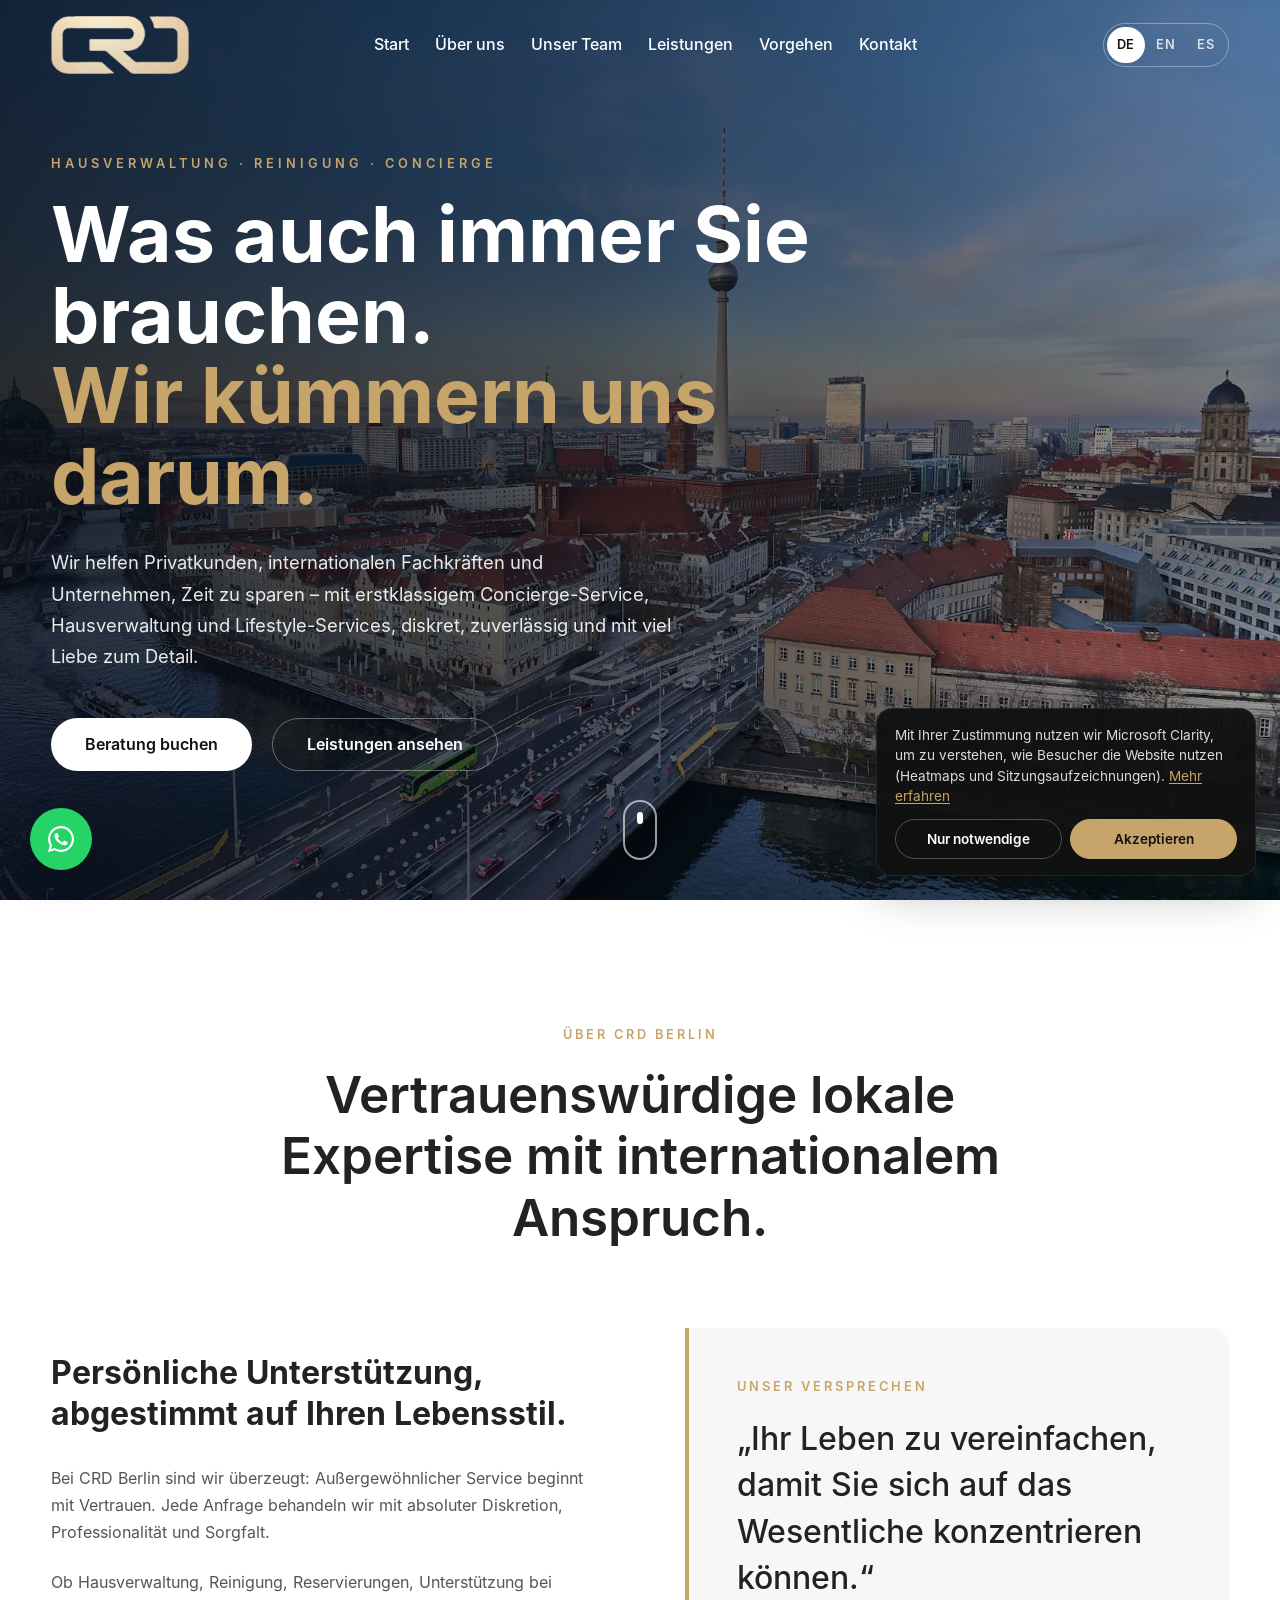
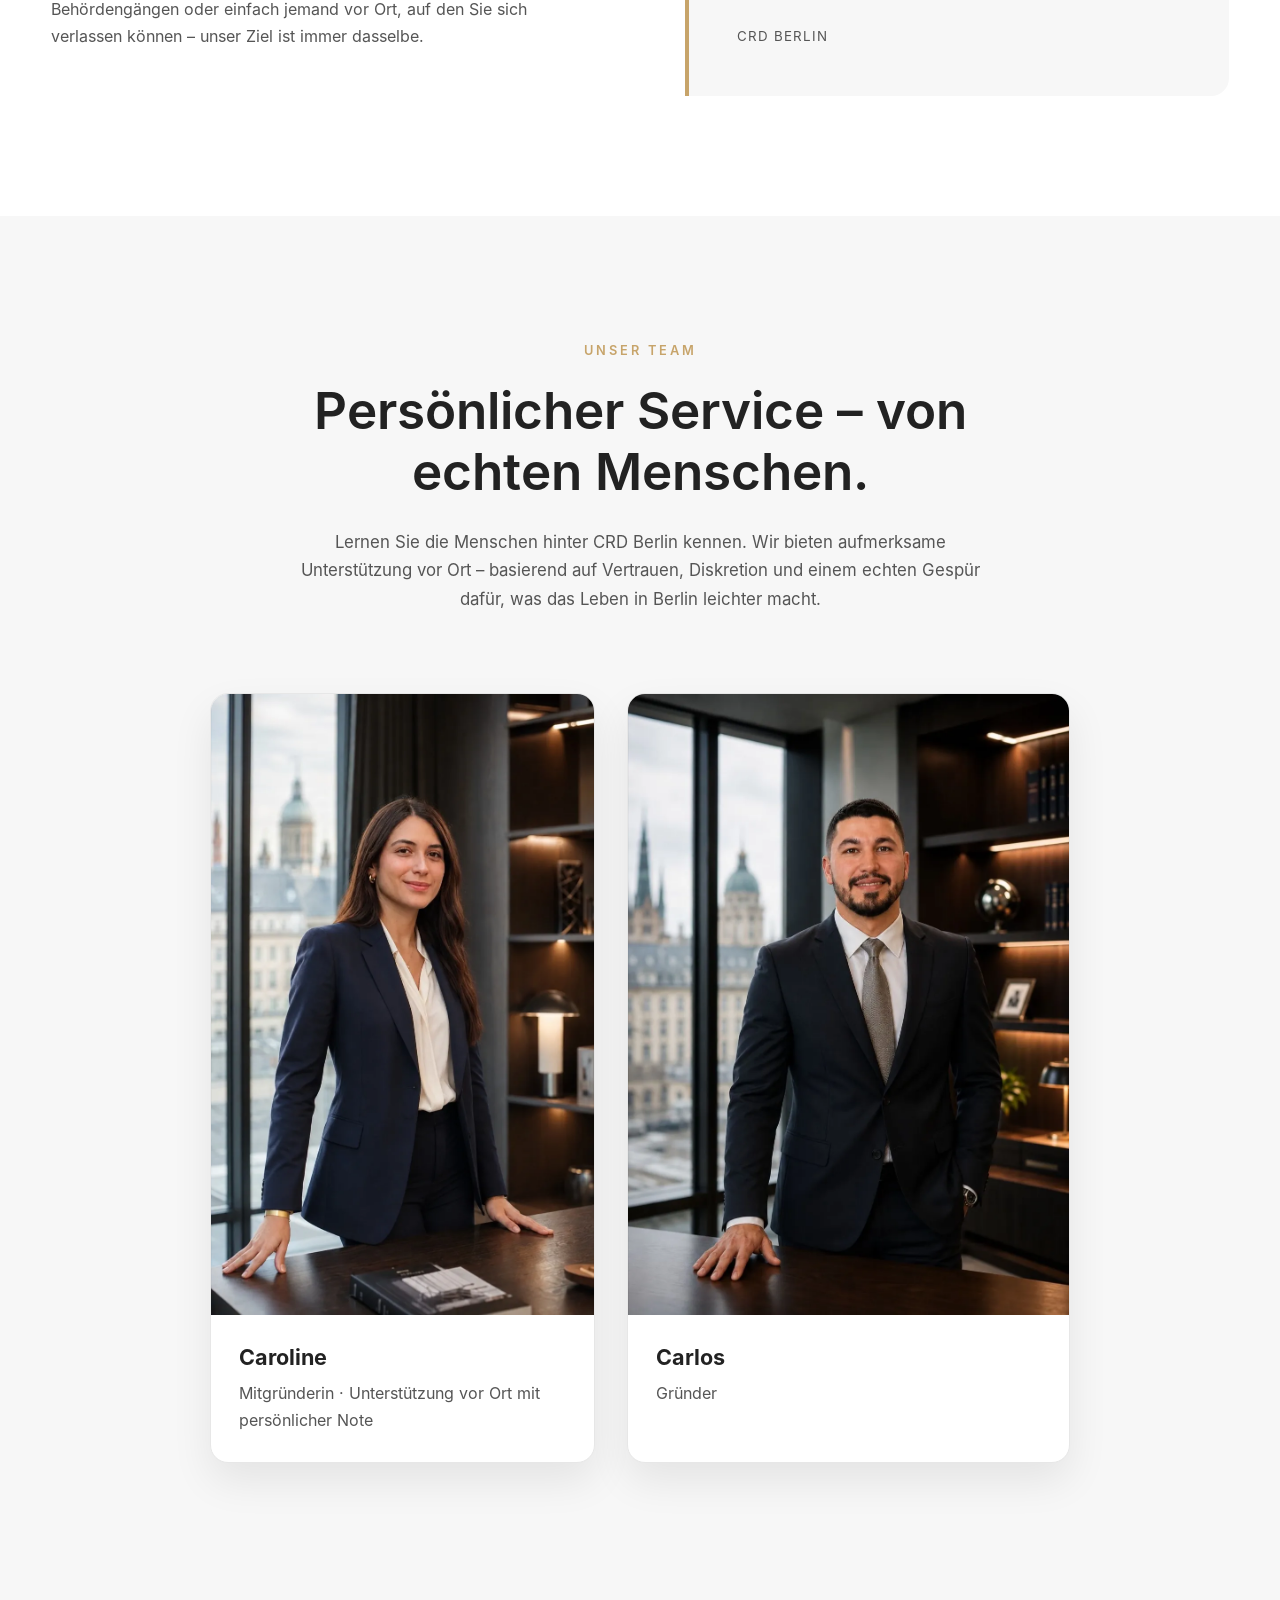
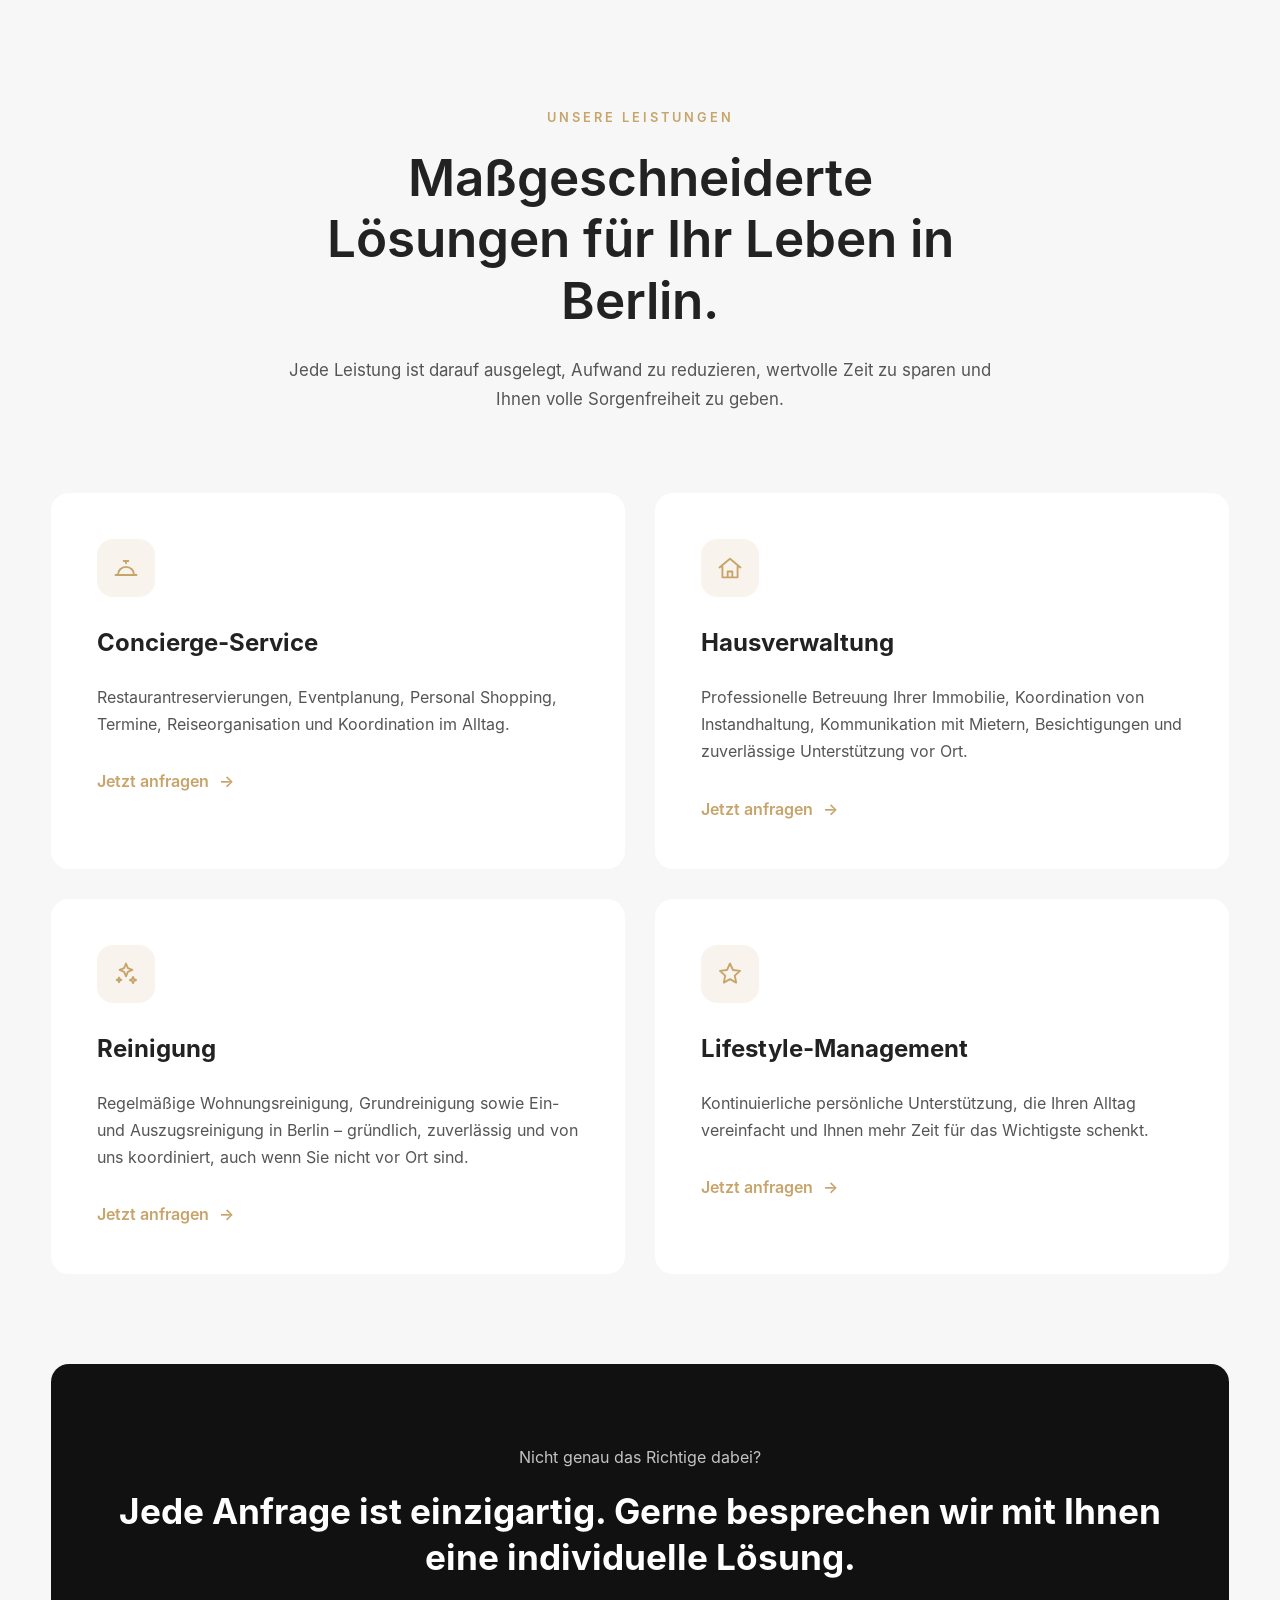
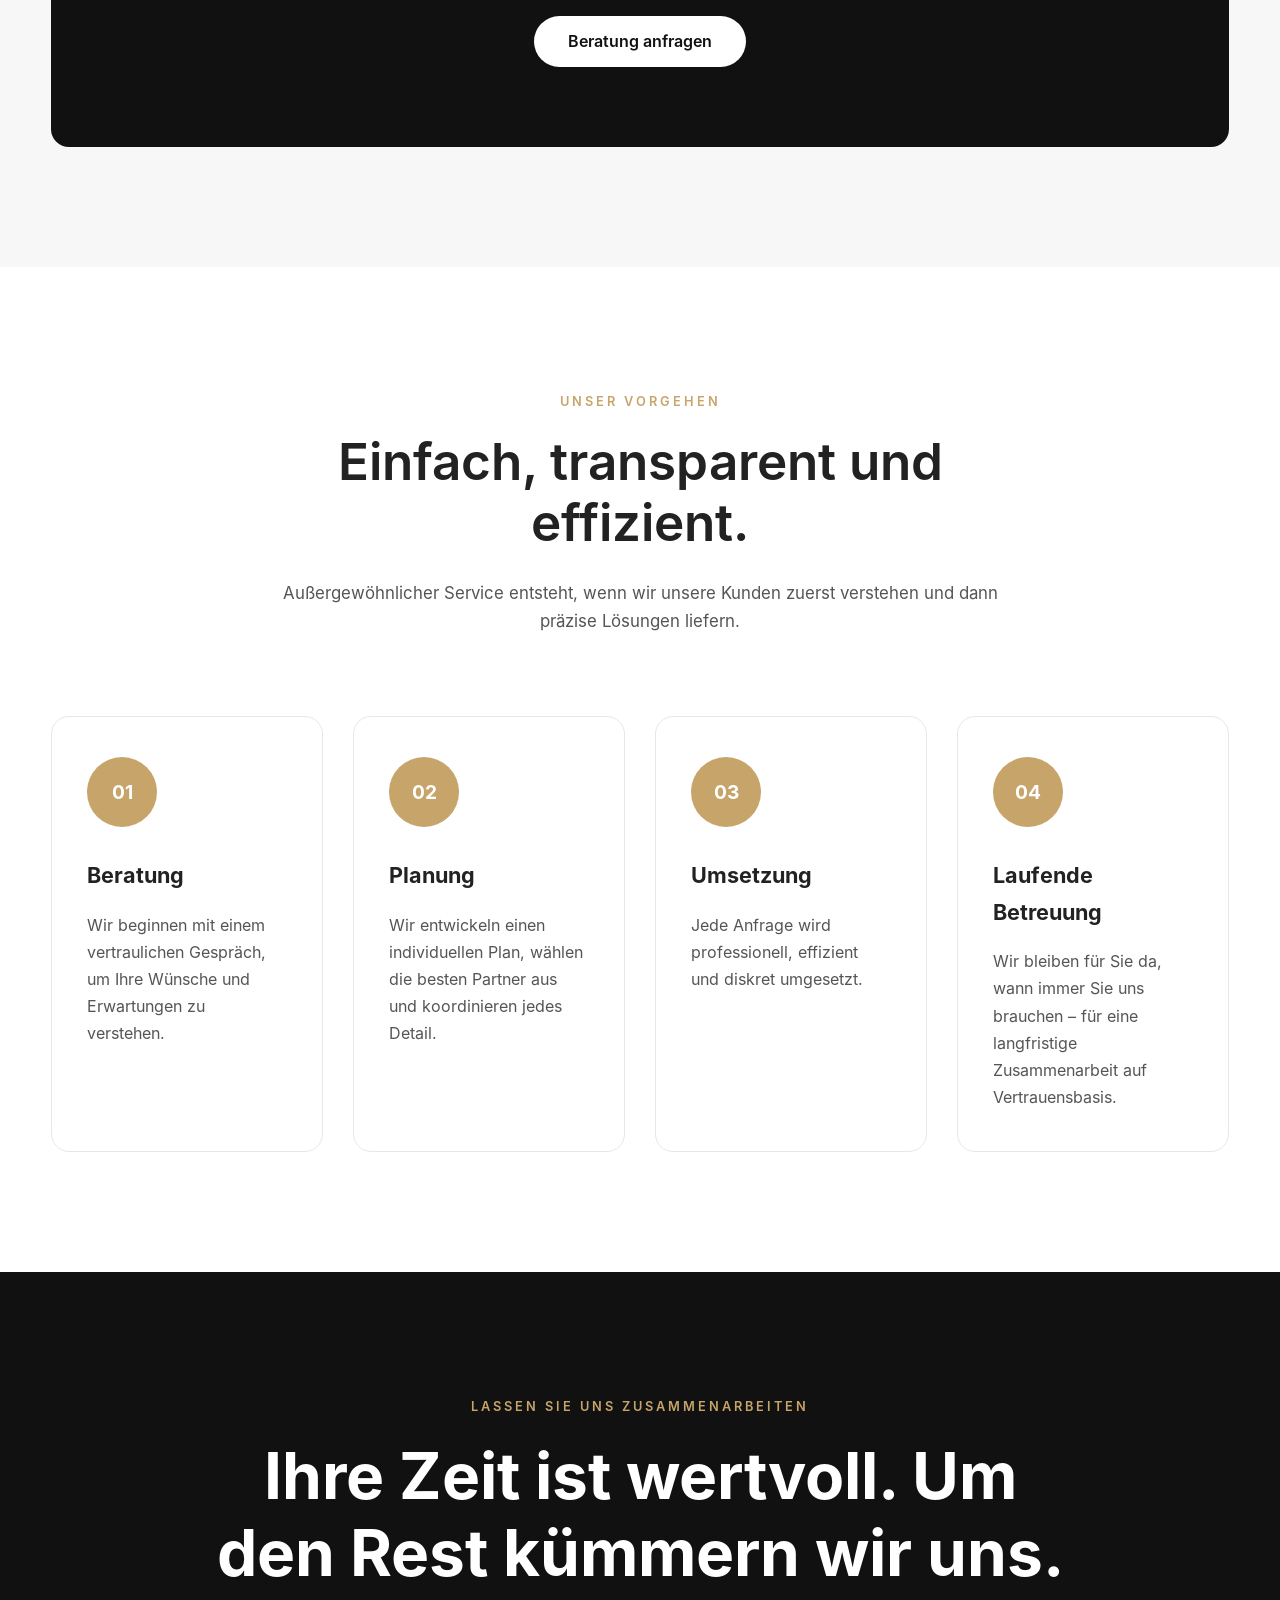
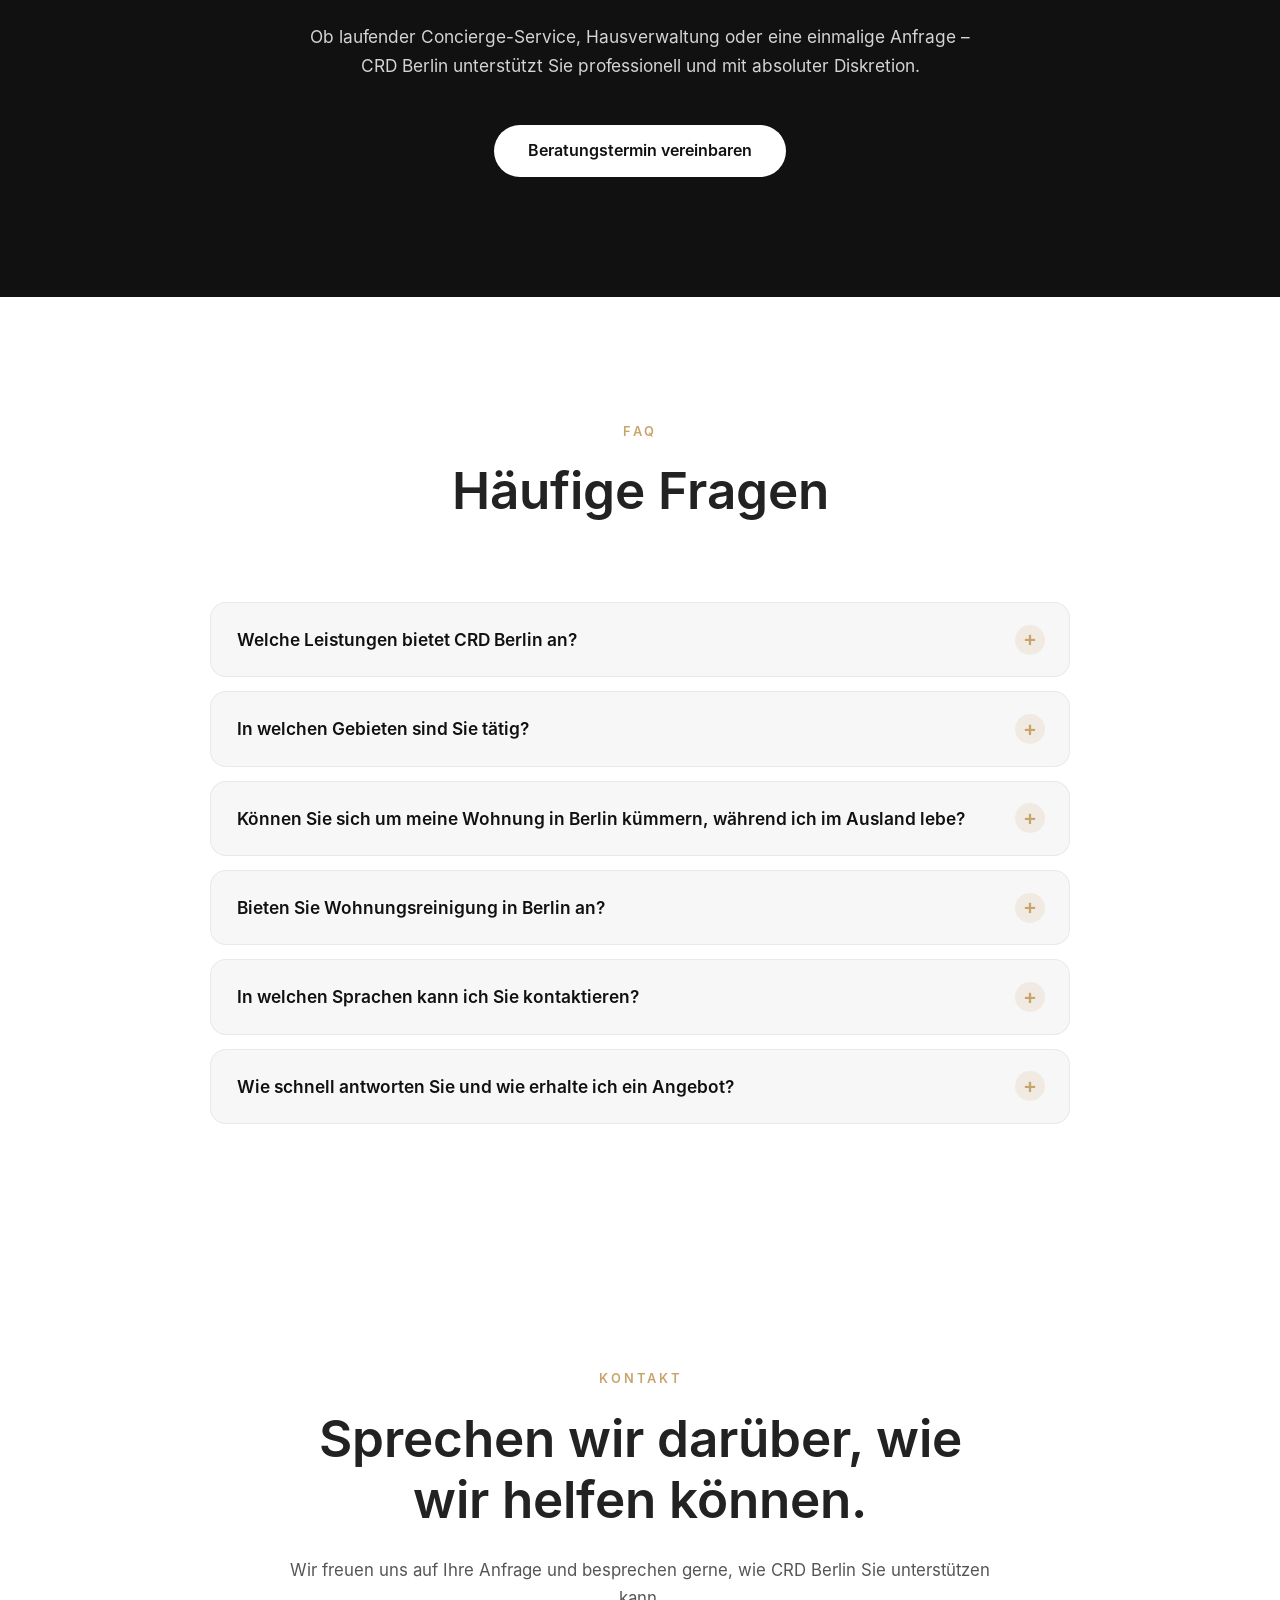
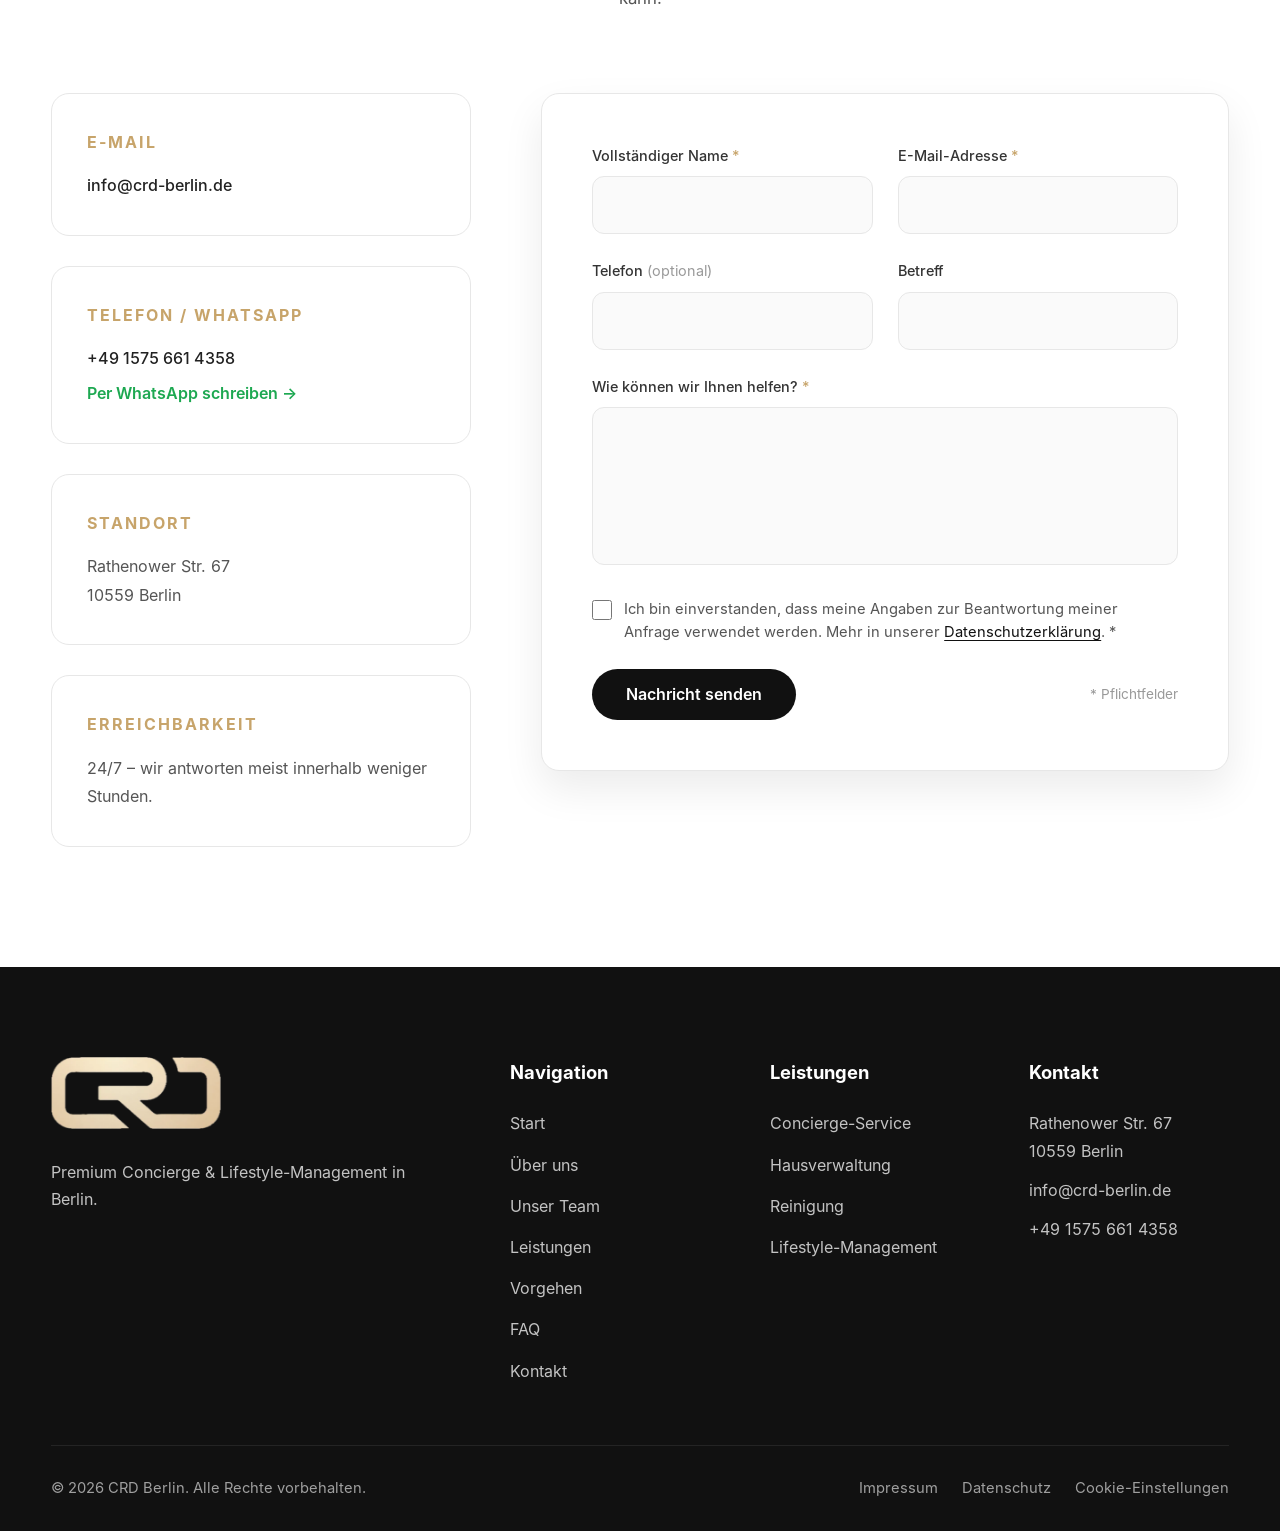
==== commit 569f19c6: "Remove relocation service - Relocation card, footer link, FAQ question and all mentions removed (EN/" ====
--- a/de/index.html
+++ b/de/index.html
@@ -6,9 +6,9 @@
     <meta charset="UTF-8">
     <meta name="viewport" content="width=device-width, initial-scale=1.0">
 
-    <title>CRD Berlin | Hausverwaltung, Reinigung, Concierge &amp; Relocation in Berlin</title>
-
-    <meta name="description" content="CRD Berlin: Hausverwaltung, Wohnungsreinigung, Umzugs- und Relocation-Service sowie Concierge in Berlin. Ein persönlicher Ansprechpartner für Eigentümer, Mieter und Neu-Berliner – rund um die Uhr erreichbar, auf Deutsch, Englisch und Spanisch.">
+    <title>CRD Berlin | Hausverwaltung, Reinigung &amp; Concierge in Berlin</title>
+
+    <meta name="description" content="CRD Berlin: Hausverwaltung, Wohnungsreinigung und Concierge-Service in Berlin. Ein persönlicher Ansprechpartner für Eigentümer und Mieter – rund um die Uhr erreichbar, auf Deutsch, Englisch und Spanisch.">
 
     <link rel="canonical" href="https://crd-berlin.de/de/">
     <link rel="alternate" hreflang="en" href="https://crd-berlin.de/">
@@ -19,8 +19,8 @@
     <!-- Open Graph / social sharing -->
     <meta property="og:type" content="website">
     <meta property="og:site_name" content="CRD Berlin">
-    <meta property="og:title" content="CRD Berlin | Hausverwaltung, Reinigung, Concierge &amp; Relocation in Berlin">
-    <meta property="og:description" content="CRD Berlin: Hausverwaltung, Wohnungsreinigung, Umzugs- und Relocation-Service sowie Concierge in Berlin. Ein persönlicher Ansprechpartner für Eigentümer, Mieter und Neu-Berliner – rund um die Uhr erreichbar, auf Deutsch, Englisch und Spanisch.">
+    <meta property="og:title" content="CRD Berlin | Hausverwaltung, Reinigung &amp; Concierge in Berlin">
+    <meta property="og:description" content="CRD Berlin: Hausverwaltung, Wohnungsreinigung und Concierge-Service in Berlin. Ein persönlicher Ansprechpartner für Eigentümer und Mieter – rund um die Uhr erreichbar, auf Deutsch, Englisch und Spanisch.">
     <meta property="og:url" content="https://crd-berlin.de/de/">
     <meta property="og:image" content="https://crd-berlin.de/assets/images/og-image.jpg">
     <meta property="og:image:width" content="1200">
@@ -75,7 +75,7 @@
             "Carlos Richter Dienstleistungen",
             "CRD"
           ],
-          "description": "CRD Berlin: Hausverwaltung, Wohnungsreinigung, Umzugs- und Relocation-Service sowie Concierge in Berlin. Ein persönlicher Ansprechpartner für Eigentümer, Mieter und Neu-Berliner – rund um die Uhr erreichbar, auf Deutsch, Englisch und Spanisch.",
+          "description": "CRD Berlin: Hausverwaltung, Wohnungsreinigung und Concierge-Service in Berlin. Ein persönlicher Ansprechpartner für Eigentümer und Mieter – rund um die Uhr erreichbar, auf Deutsch, Englisch und Spanisch.",
           "url": "https://crd-berlin.de/",
           "logo": "https://crd-berlin.de/assets/images/logo-dark.png",
           "image": "https://crd-berlin.de/assets/images/og-image.jpg",
@@ -166,21 +166,6 @@
                 "@type": "Offer",
                 "itemOffered": {
                   "@type": "Service",
-                  "name": "Umzugs- & Relocation-Service",
-                  "description": "Wir helfen Einzelpersonen und Familien, sich in Berlin wohlzufühlen – mit Behördengängen, Transport, Wohnungssuche und lokalen Dienstleistungen.",
-                  "areaServed": {
-                    "@type": "City",
-                    "name": "Berlin"
-                  },
-                  "provider": {
-                    "@id": "https://crd-berlin.de/#business"
-                  }
-                }
-              },
-              {
-                "@type": "Offer",
-                "itemOffered": {
-                  "@type": "Service",
                   "name": "Concierge-Service",
                   "description": "Restaurantreservierungen, Eventplanung, Personal Shopping, Termine, Reiseorganisation und Koordination im Alltag.",
                   "areaServed": {
@@ -214,7 +199,7 @@
           "@type": "WebPage",
           "@id": "https://crd-berlin.de/de/#webpage",
           "url": "https://crd-berlin.de/de/",
-          "name": "CRD Berlin | Hausverwaltung, Reinigung, Concierge & Relocation in Berlin",
+          "name": "CRD Berlin | Hausverwaltung, Reinigung & Concierge in Berlin",
           "inLanguage": "de",
           "about": {
             "@id": "https://crd-berlin.de/#business"
@@ -230,7 +215,7 @@
               "name": "Welche Leistungen bietet CRD Berlin an?",
               "acceptedAnswer": {
                 "@type": "Answer",
-                "text": "CRD Berlin bietet Hausverwaltung, Wohnungsreinigung, Umzugs- und Relocation-Service, Concierge-Service und Lifestyle-Management in Berlin. Dazu gehören die Koordination von Reparaturen, die Kommunikation mit Mietern und Eigentümern, die Organisation von Transport und Terminen sowie Hilfe beim Ankommen in der Stadt – alles aus einer Hand."
+                "text": "CRD Berlin bietet Hausverwaltung, Wohnungsreinigung, Concierge-Service und Lifestyle-Management in Berlin. Dazu gehören die Koordination von Reparaturen und Handwerkern, die Kommunikation mit Mietern und Eigentümern, Schlüsselübergaben, die Organisation von Terminen und Transport sowie persönliche Unterstützung im Alltag – alles aus einer Hand."
               }
             },
             {
@@ -259,14 +244,6 @@
             },
             {
               "@type": "Question",
-              "name": "Ich ziehe nach Berlin. Wie können Sie mir helfen?",
-              "acceptedAnswer": {
-                "@type": "Answer",
-                "text": "Wir helfen bei der Wohnungssuche, bei der Anmeldung und weiteren Behördengängen, bei Transport und Umzugslogistik und bei der Suche nach lokalen Dienstleistern – damit Sie schnell und stressfrei ankommen."
-              }
-            },
-            {
-              "@type": "Question",
               "name": "In welchen Sprachen kann ich Sie kontaktieren?",
               "acceptedAnswer": {
                 "@type": "Answer",
@@ -356,7 +333,7 @@
 
         <div class="hero-content">
 
-            <span class="hero-label" data-i18n="hero.label">Hausverwaltung · Reinigung · Concierge · Relocation</span>
+            <span class="hero-label" data-i18n="hero.label">Hausverwaltung · Reinigung · Concierge</span>
 
             <h1 data-i18n="hero.title">Was auch immer Sie brauchen. <span>Wir kümmern uns darum.</span></h1>
 
@@ -391,7 +368,7 @@
             <div class="about-content">
                 <h3 data-i18n="about.subtitle">Persönliche Unterstützung, abgestimmt auf Ihren Lebensstil.</h3>
                 <p data-i18n="about.p1">Bei CRD Berlin sind wir überzeugt: Außergewöhnlicher Service beginnt mit Vertrauen. Jede Anfrage behandeln wir mit absoluter Diskretion, Professionalität und Sorgfalt.</p>
-                <p data-i18n="about.p2">Ob Hausverwaltung, Umzugshilfe, Reservierungen, Unterstützung bei Behördengängen oder einfach jemand vor Ort, auf den Sie sich verlassen können – unser Ziel ist immer dasselbe.</p>
+                <p data-i18n="about.p2">Ob Hausverwaltung, Reinigung, Reservierungen, Unterstützung bei Behördengängen oder einfach jemand vor Ort, auf den Sie sich verlassen können – unser Ziel ist immer dasselbe.</p>
             </div>
             <aside class="about-note">
                 <span data-i18n="about.promise">Unser Versprechen</span>
@@ -481,14 +458,6 @@
                 <a href="#contact" class="service-link" data-service="Cleaning Services" data-i18n="services.link">Jetzt anfragen <span aria-hidden="true">→</span></a>
             </article>
 
-            <article class="service-card">
-                <div class="service-icon" aria-hidden="true">
-                    <svg viewBox="0 0 24 24"><path d="M12 21s-6.5-5.6-6.5-11a6.5 6.5 0 0 1 13 0c0 5.4-6.5 11-6.5 11z"/><circle cx="12" cy="10" r="2.3"/></svg>
-                </div>
-                <h3 data-i18n="s3.title">Umzugs- &amp; Relocation-Service</h3>
-                <p data-i18n="s3.text">Wir helfen Einzelpersonen und Familien, sich in Berlin wohlzufühlen – mit Behördengängen, Transport, Wohnungssuche und lokalen Dienstleistungen.</p>
-                <a href="#contact" class="service-link" data-service="Relocation Assistance" data-i18n="services.link">Jetzt anfragen <span aria-hidden="true">→</span></a>
-            </article>
 
             <article class="service-card">
                 <div class="service-icon" aria-hidden="true">
@@ -593,7 +562,7 @@
 
             <details class="faq-item">
                 <summary data-i18n="faq.q1">Welche Leistungen bietet CRD Berlin an?</summary>
-                <p data-i18n="faq.a1">CRD Berlin bietet Hausverwaltung, Wohnungsreinigung, Umzugs- und Relocation-Service, Concierge-Service und Lifestyle-Management in Berlin. Dazu gehören die Koordination von Reparaturen, die Kommunikation mit Mietern und Eigentümern, die Organisation von Transport und Terminen sowie Hilfe beim Ankommen in der Stadt – alles aus einer Hand.</p>
+                <p data-i18n="faq.a1">CRD Berlin bietet Hausverwaltung, Wohnungsreinigung, Concierge-Service und Lifestyle-Management in Berlin. Dazu gehören die Koordination von Reparaturen und Handwerkern, die Kommunikation mit Mietern und Eigentümern, Schlüsselübergaben, die Organisation von Terminen und Transport sowie persönliche Unterstützung im Alltag – alles aus einer Hand.</p>
             </details>
 
             <details class="faq-item">
@@ -612,18 +581,13 @@
             </details>
 
             <details class="faq-item">
-                <summary data-i18n="faq.q5">Ich ziehe nach Berlin. Wie können Sie mir helfen?</summary>
-                <p data-i18n="faq.a5">Wir helfen bei der Wohnungssuche, bei der Anmeldung und weiteren Behördengängen, bei Transport und Umzugslogistik und bei der Suche nach lokalen Dienstleistern – damit Sie schnell und stressfrei ankommen.</p>
+                <summary data-i18n="faq.q5">In welchen Sprachen kann ich Sie kontaktieren?</summary>
+                <p data-i18n="faq.a5">Sie können uns auf Deutsch, Englisch oder Spanisch kontaktieren.</p>
             </details>
 
             <details class="faq-item">
-                <summary data-i18n="faq.q6">In welchen Sprachen kann ich Sie kontaktieren?</summary>
-                <p data-i18n="faq.a6">Sie können uns auf Deutsch, Englisch oder Spanisch kontaktieren.</p>
-            </details>
-
-            <details class="faq-item">
-                <summary data-i18n="faq.q7">Wie schnell antworten Sie und wie erhalte ich ein Angebot?</summary>
-                <p data-i18n="faq.a7">Wir sind rund um die Uhr erreichbar und antworten meist innerhalb weniger Stunden. Schreiben Sie uns per WhatsApp, Telefon, E-Mail oder über das Kontaktformular – wir melden uns mit einem individuellen Angebot.</p>
+                <summary data-i18n="faq.q6">Wie schnell antworten Sie und wie erhalte ich ein Angebot?</summary>
+                <p data-i18n="faq.a6">Wir sind rund um die Uhr erreichbar und antworten meist innerhalb weniger Stunden. Schreiben Sie uns per WhatsApp, Telefon, E-Mail oder über das Kontaktformular – wir melden uns mit einem individuellen Angebot.</p>
             </details>
 
         </div>
@@ -789,7 +753,6 @@
                     <li><a href="#services" data-i18n="s2.title">Hausverwaltung</a></li>
                     <li><a href="#services" data-i18n="s5.title">Reinigung</a></li>
                     <li><a href="#services" data-i18n="s4.title">Lifestyle-Management</a></li>
-                    <li><a href="#services" data-i18n="s3.title">Umzugs- &amp; Relocation-Service</a></li>
                 </ul>
             </div>
 
--- a/assets/css/style.css
+++ b/assets/css/style.css
@@ -453,7 +453,7 @@
 }
 
 .services-grid .service-card{
-    flex:0 1 calc((100% - 60px) / 3);
+    flex:0 1 calc((100% - 30px) / 2);
 }
 
 .service-card{
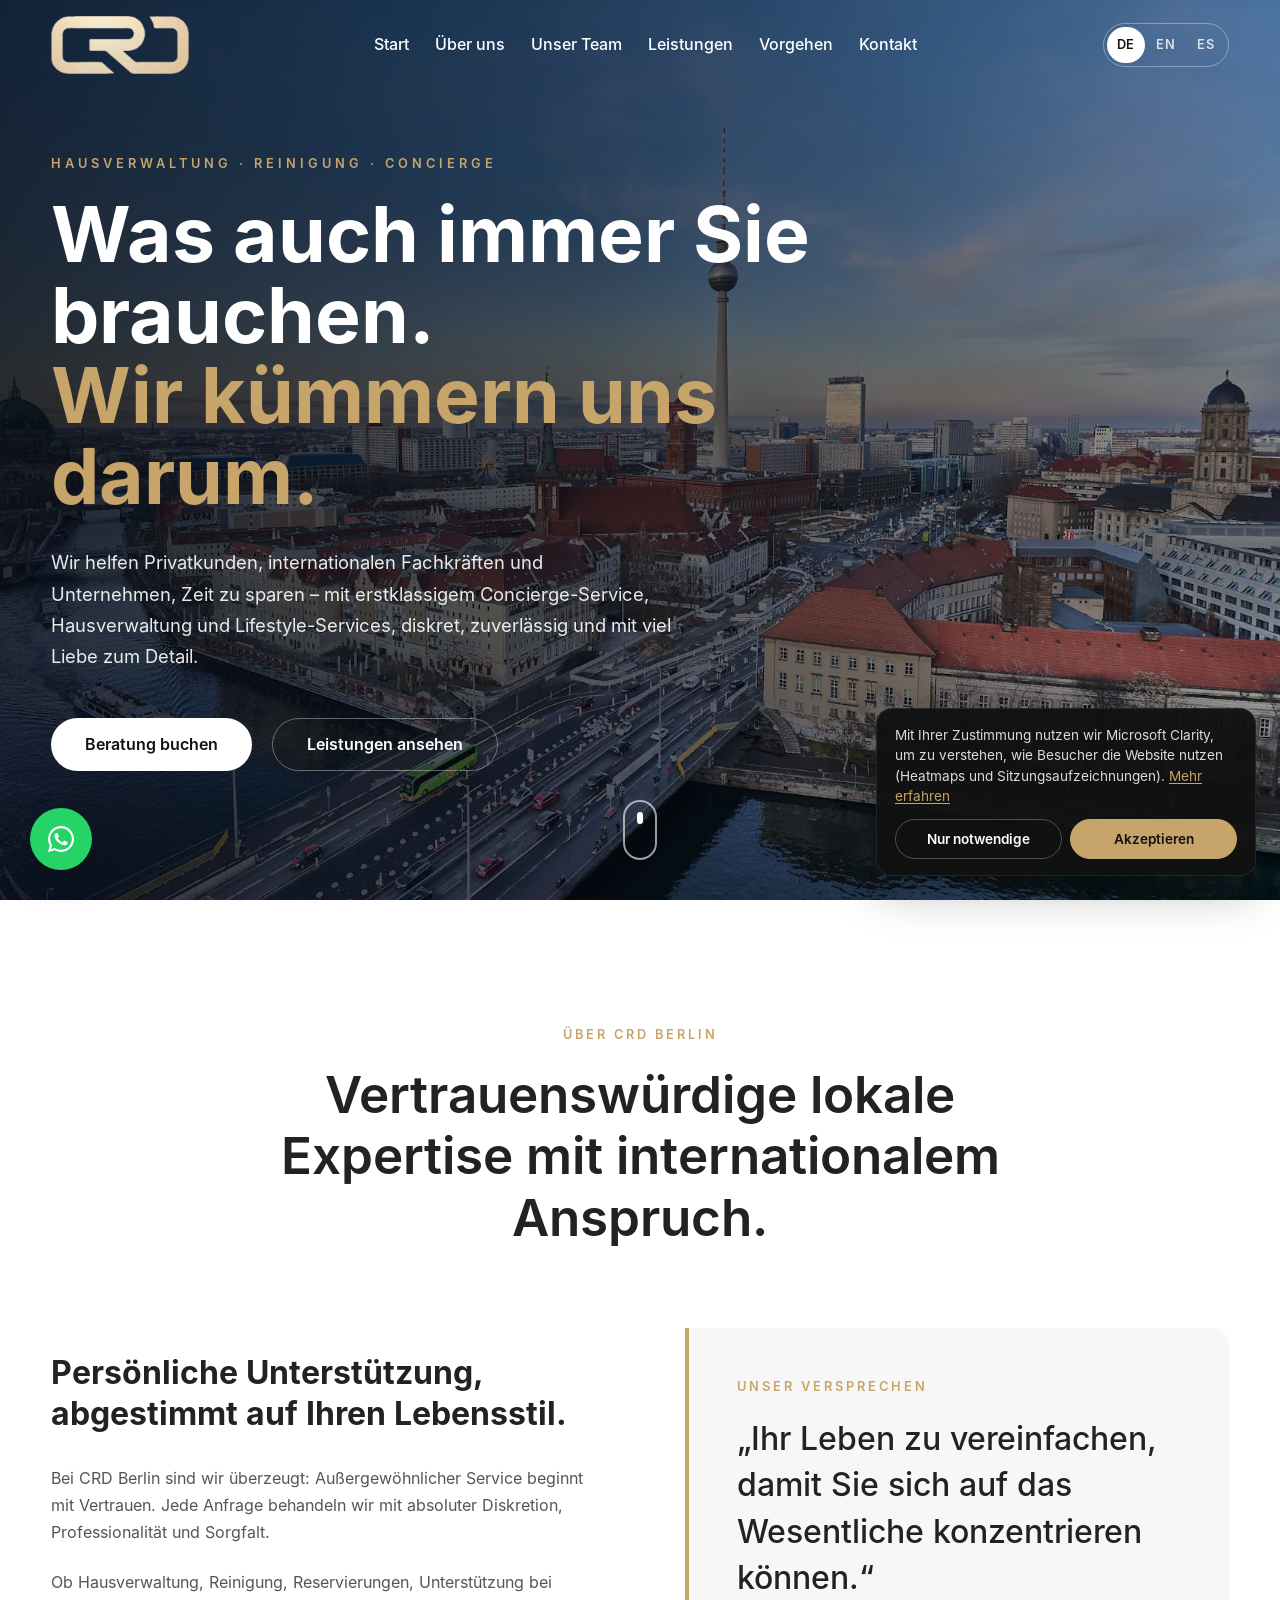
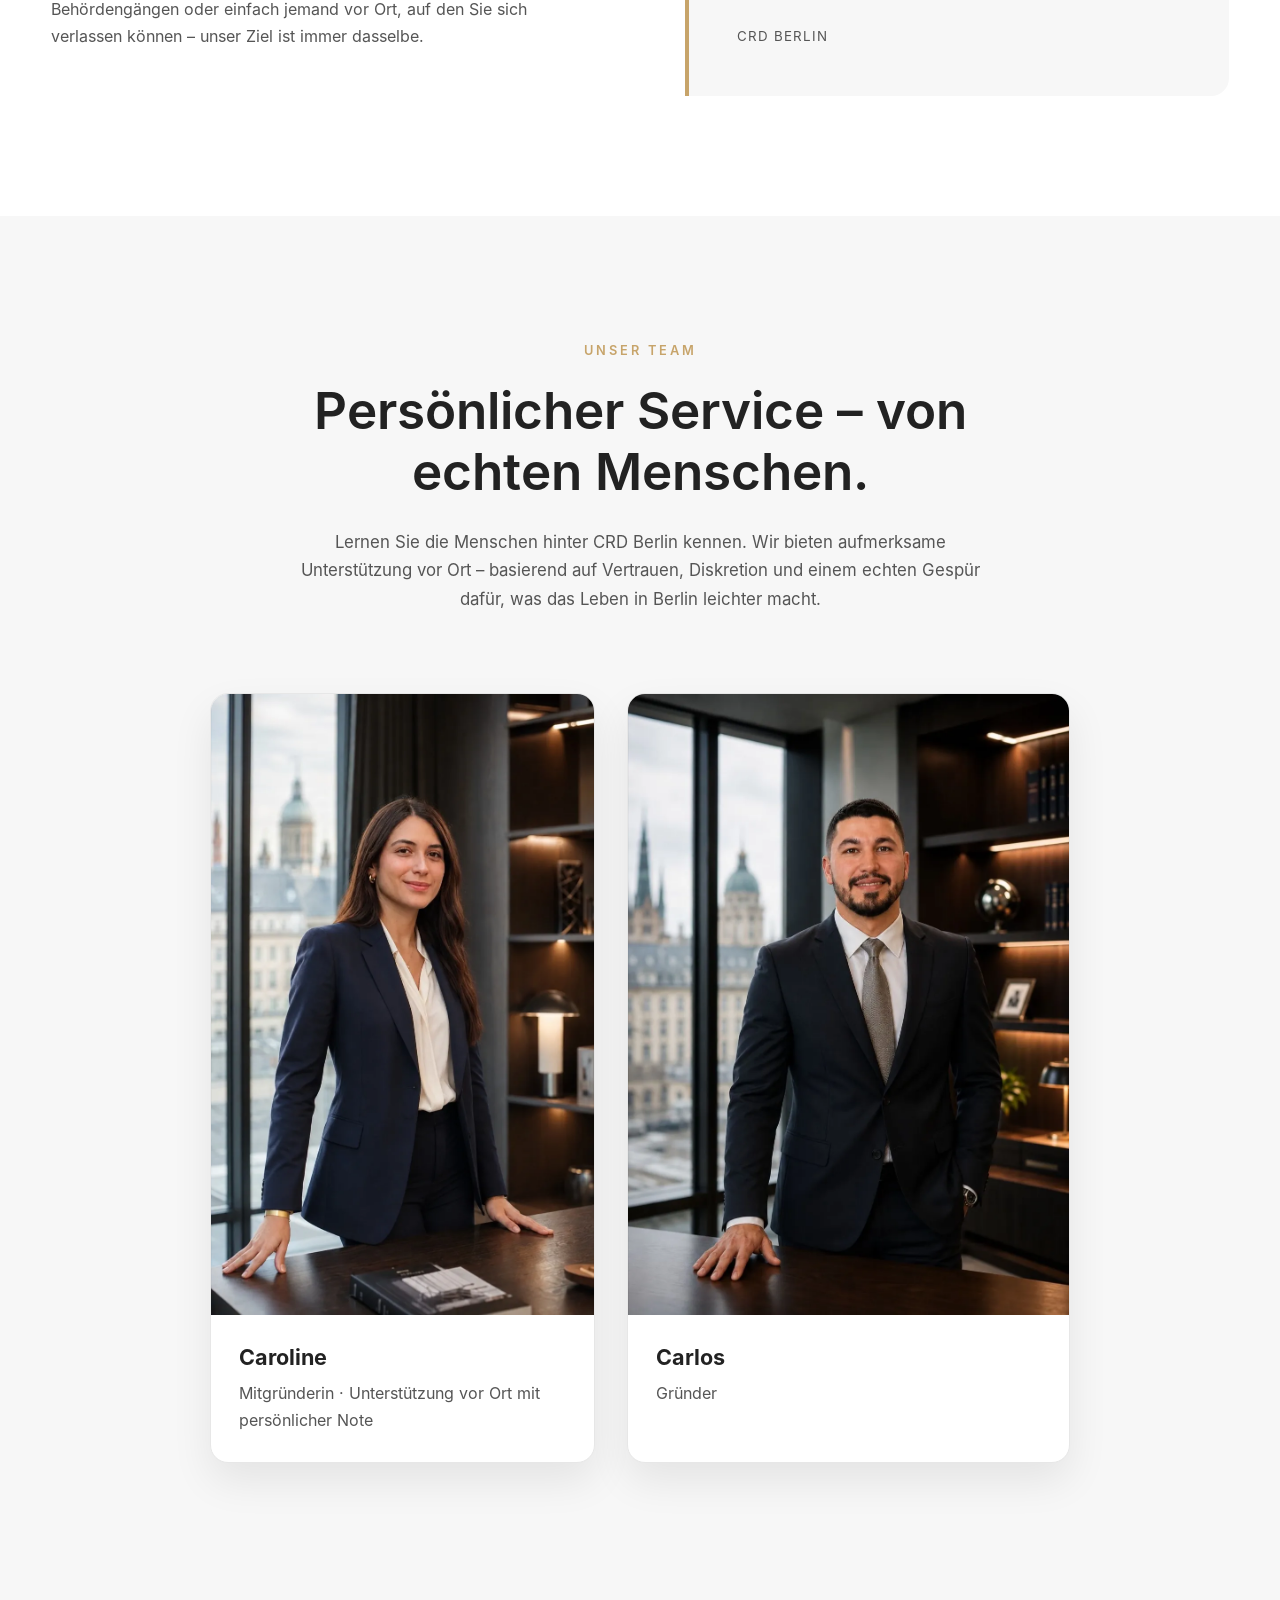
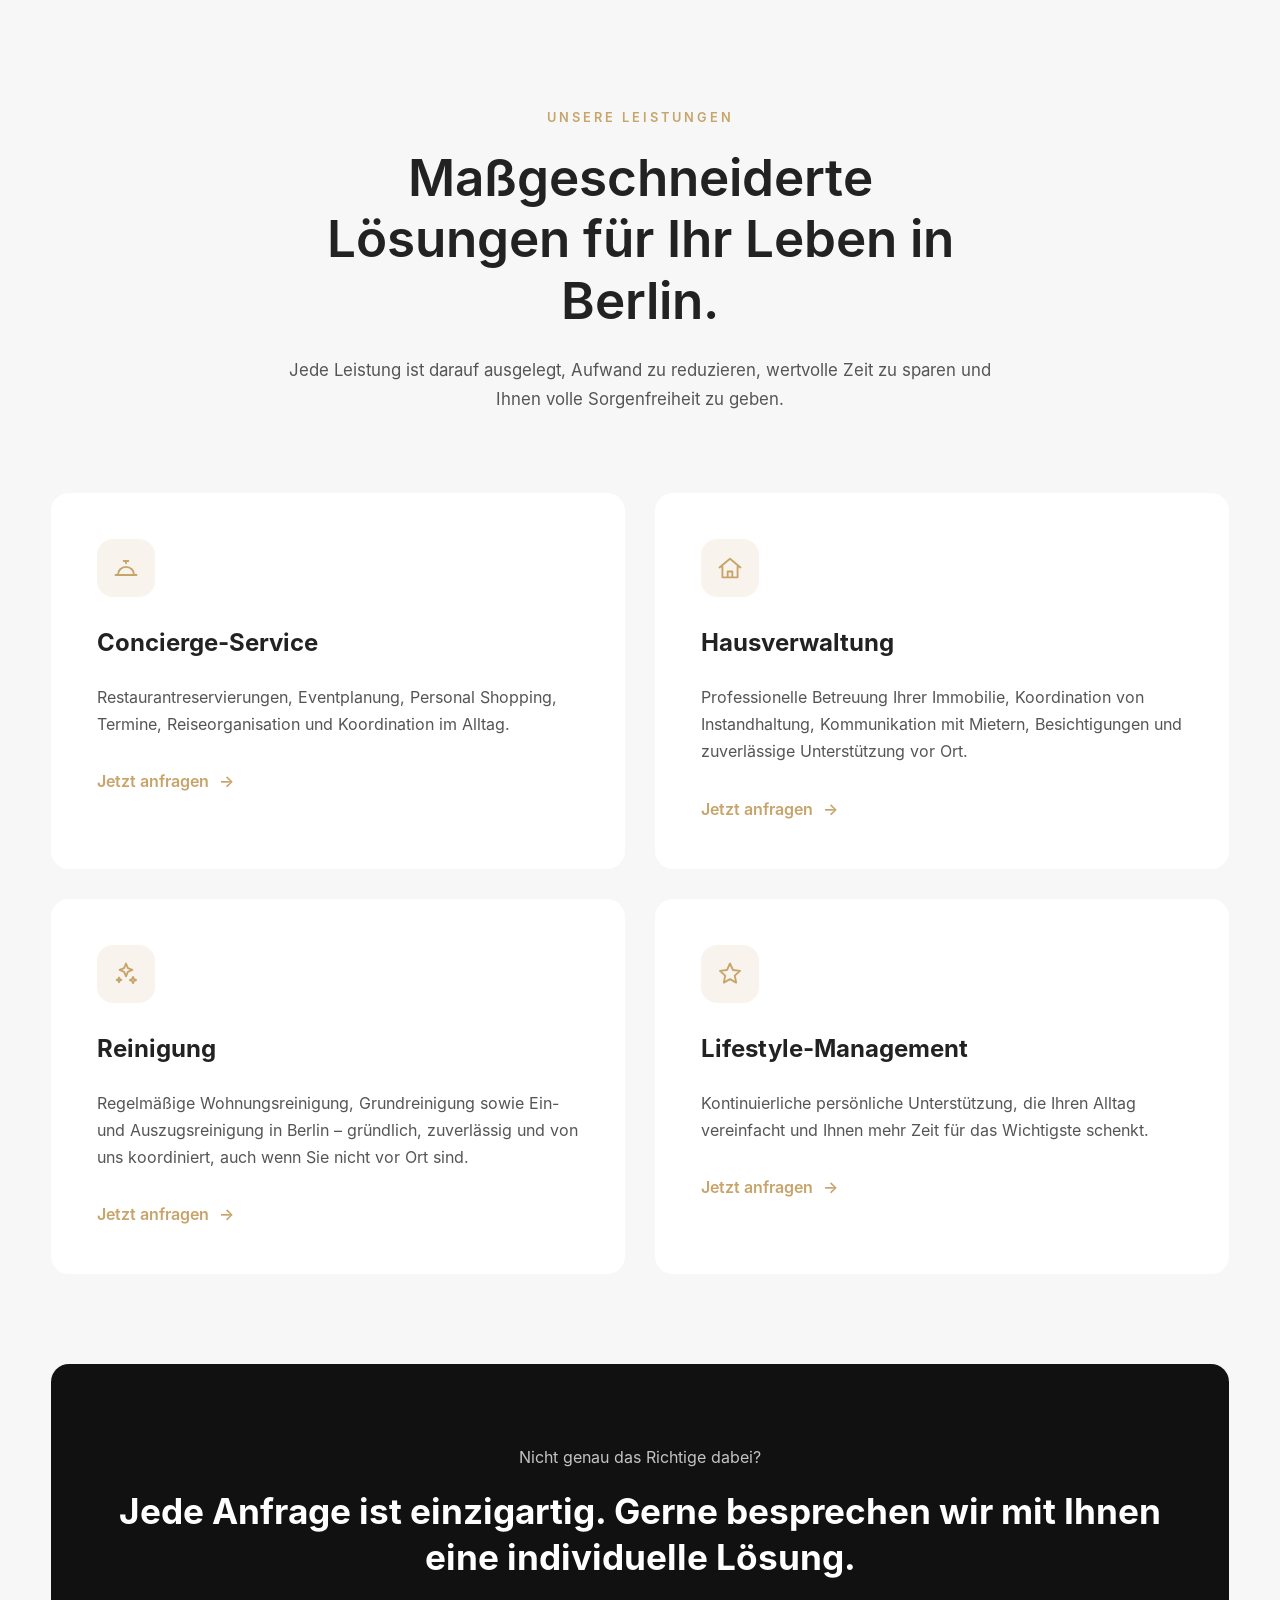
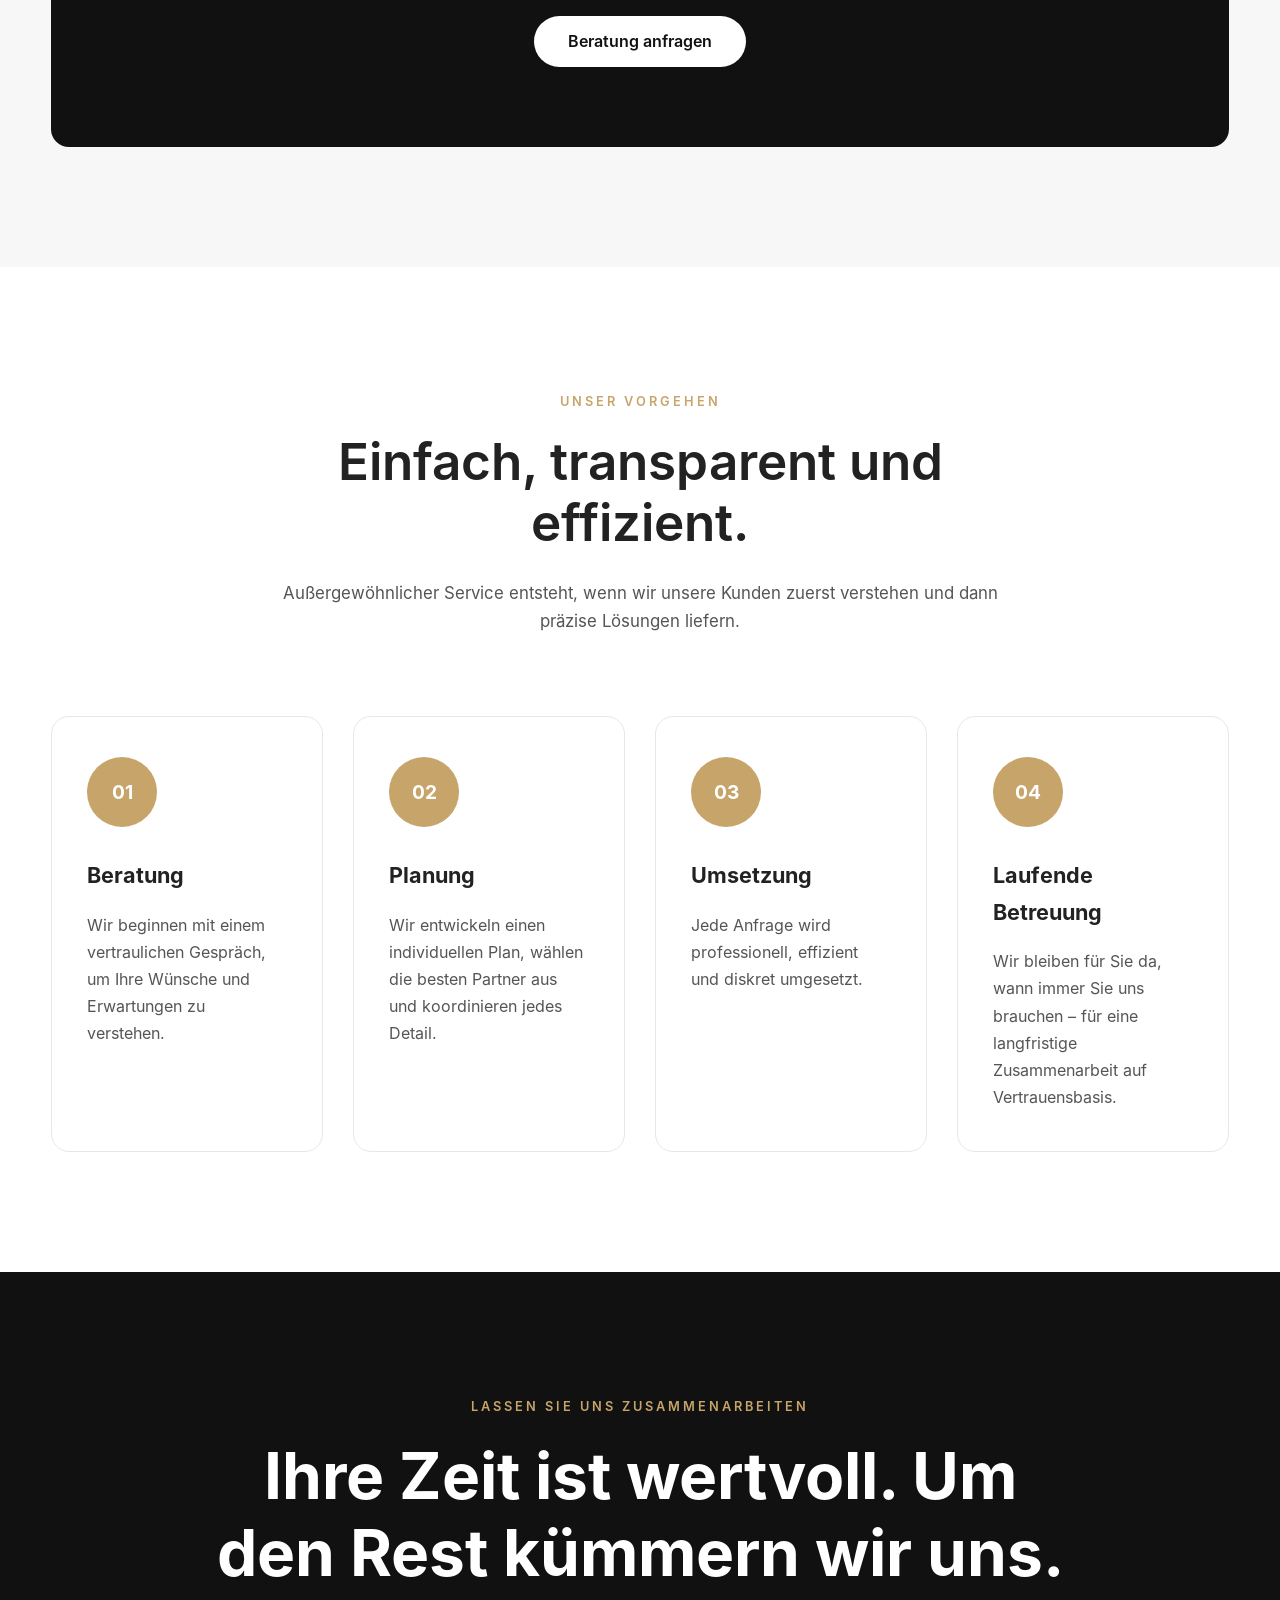
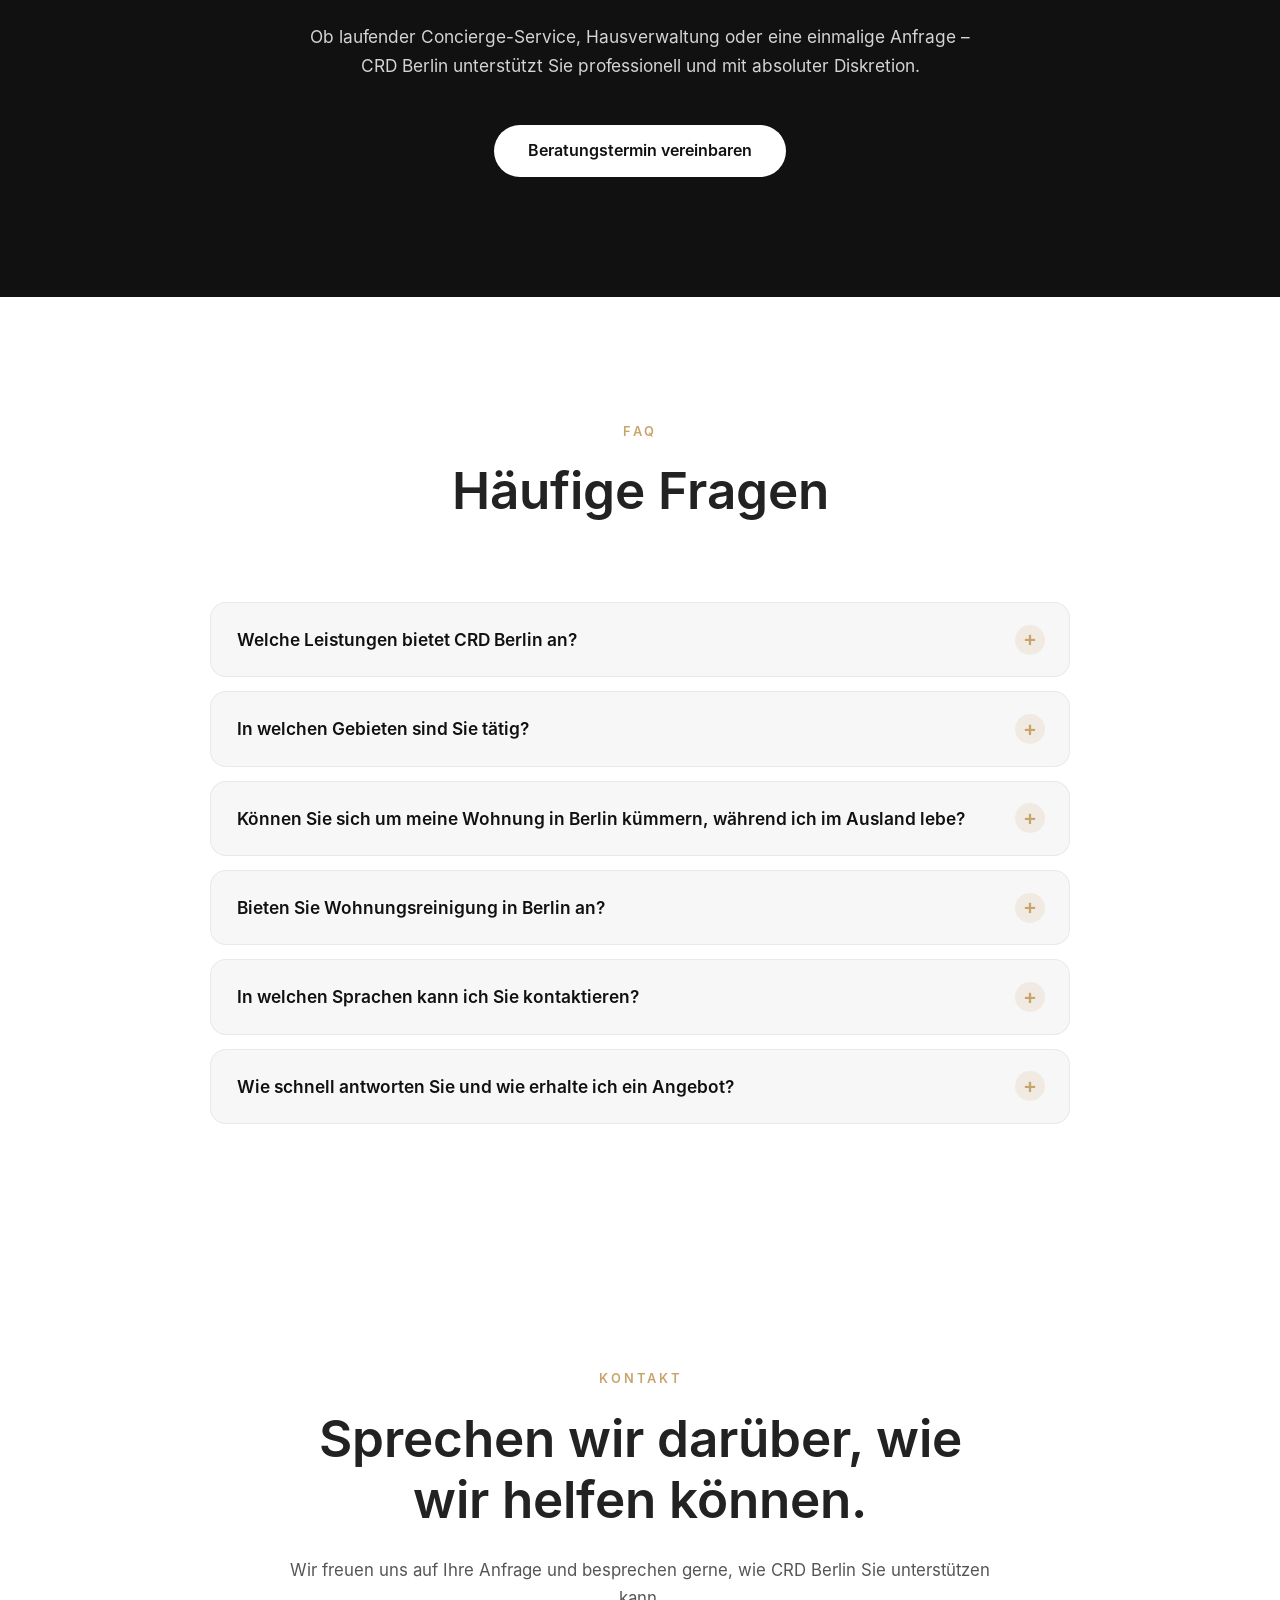
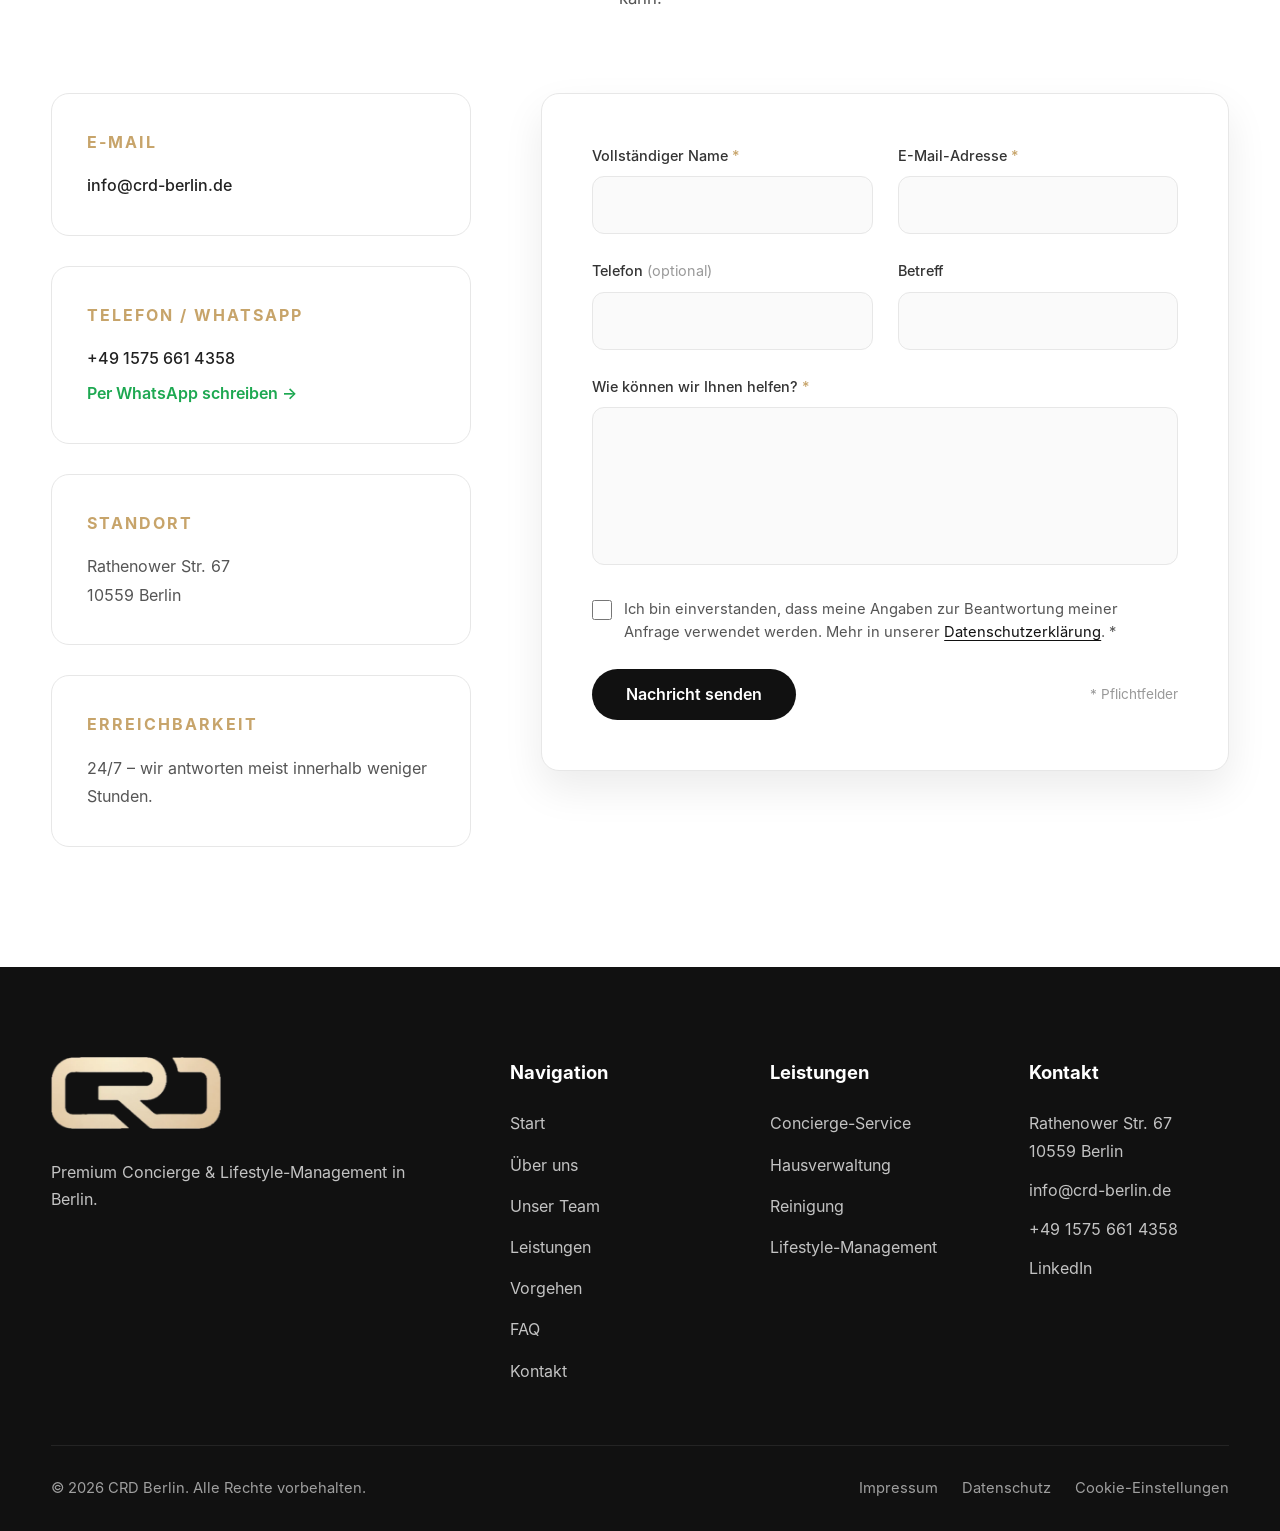
==== commit 56482c13: "Link LinkedIn profile in footer and structured data Co-Authored-By: Claude Opus 5.5 <noreply@anthrop" ====
--- a/de/index.html
+++ b/de/index.html
@@ -100,7 +100,11 @@
           ],
           "founder": {
             "@type": "Person",
-            "name": "Carlos Richter Moreno"
+            "name": "Carlos Andrés Richter Moreno",
+            "jobTitle": "Gründer & Inhaber",
+            "sameAs": [
+              "https://www.linkedin.com/in/carlos-richter-moreno/"
+            ]
           },
           "openingHoursSpecification": {
             "@type": "OpeningHoursSpecification",
@@ -761,6 +765,7 @@
                 <p>Rathenower Str. 67<br>10559 Berlin</p>
                 <p><a href="mailto:info@crd-berlin.de">info@crd-berlin.de</a></p>
                 <p><a href="tel:+4915756614358">+49 1575 661 4358</a></p>
+                <p><a href="https://www.linkedin.com/in/carlos-richter-moreno/" target="_blank" rel="noopener me">LinkedIn</a></p>
             </div>
 
         </div>
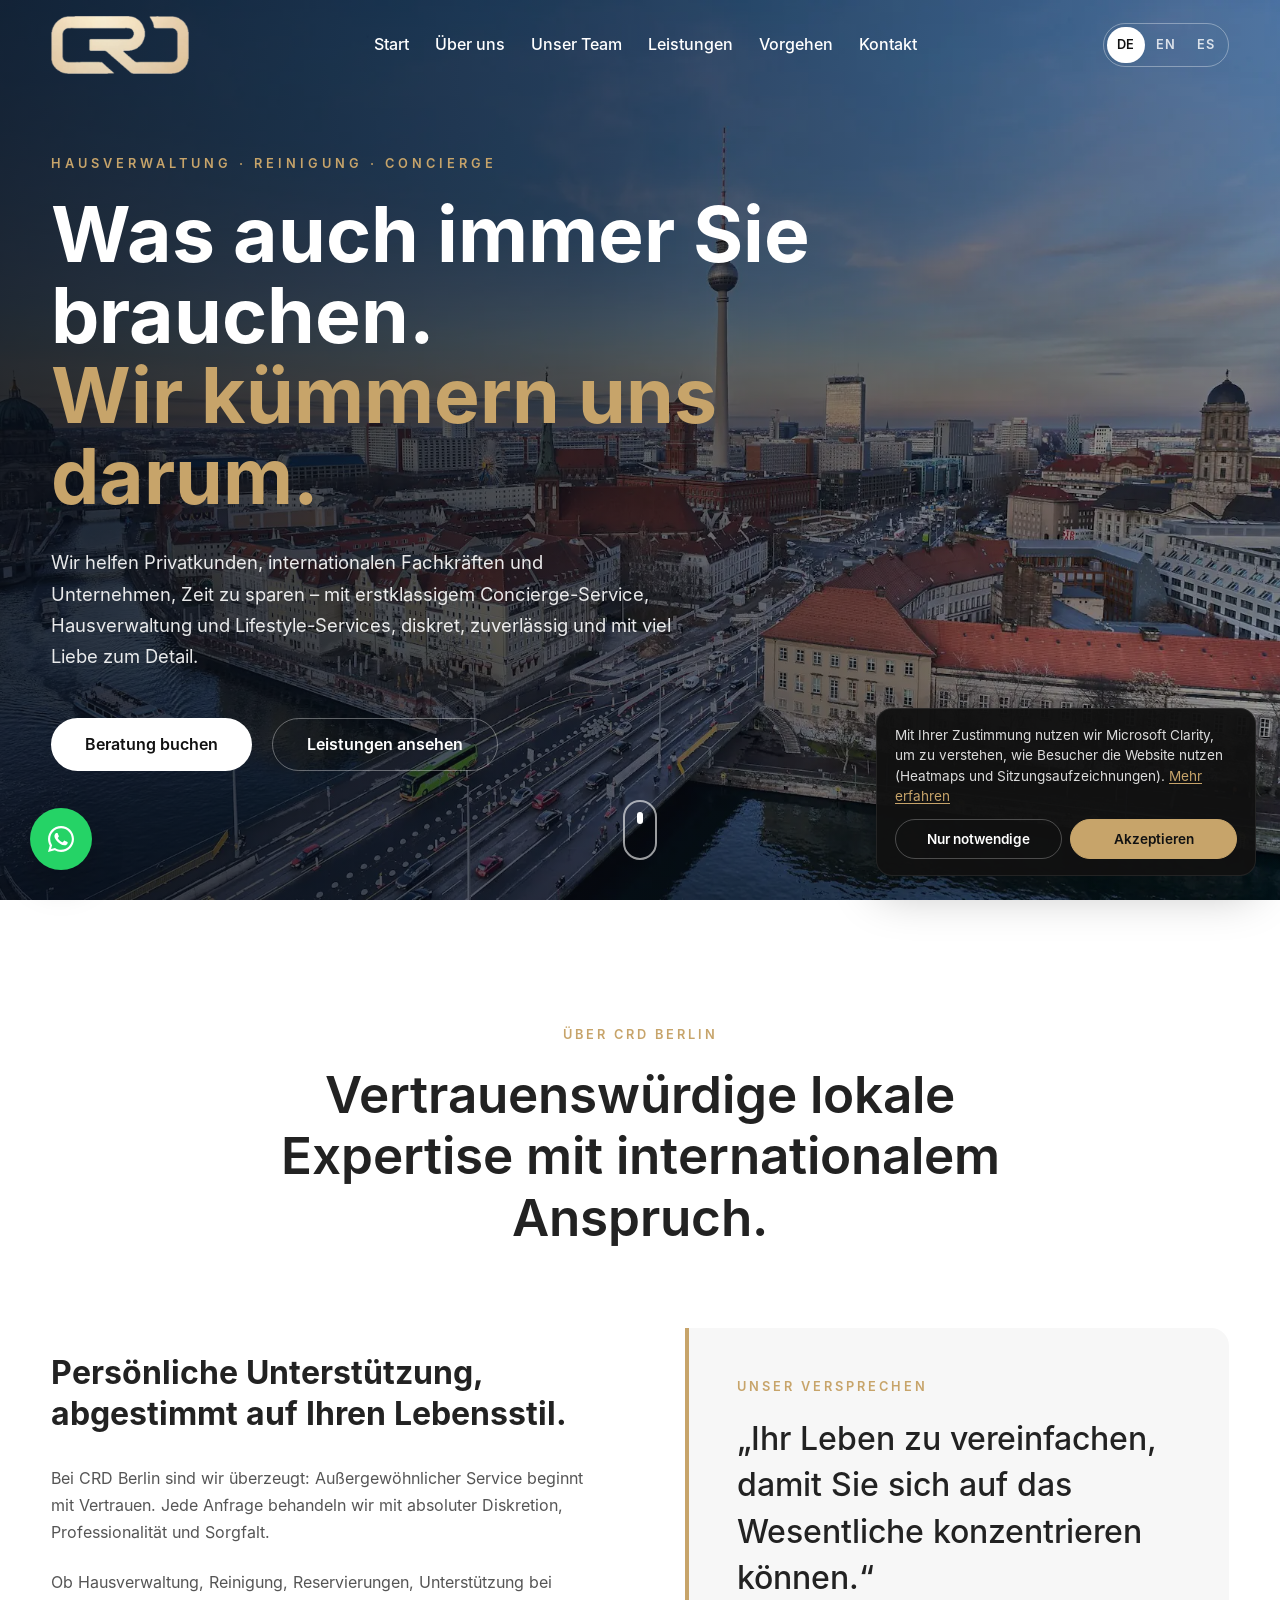
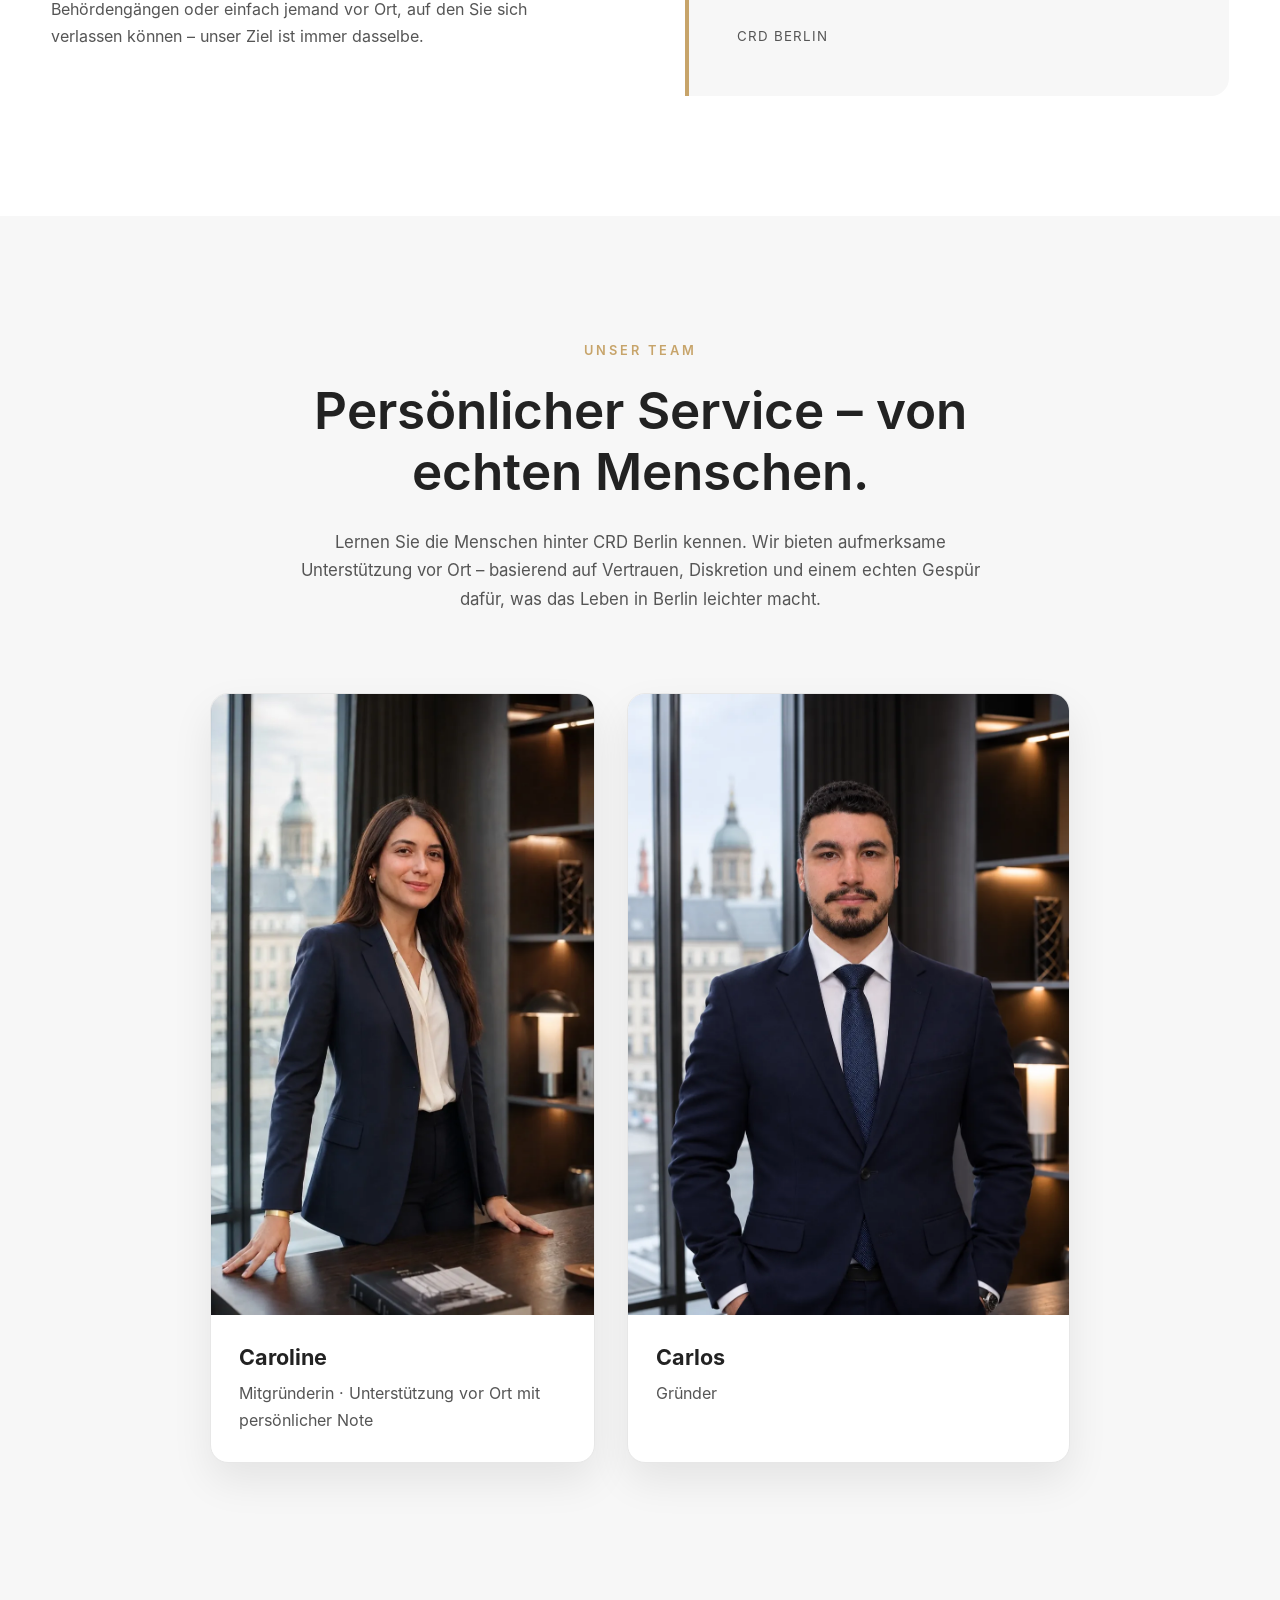
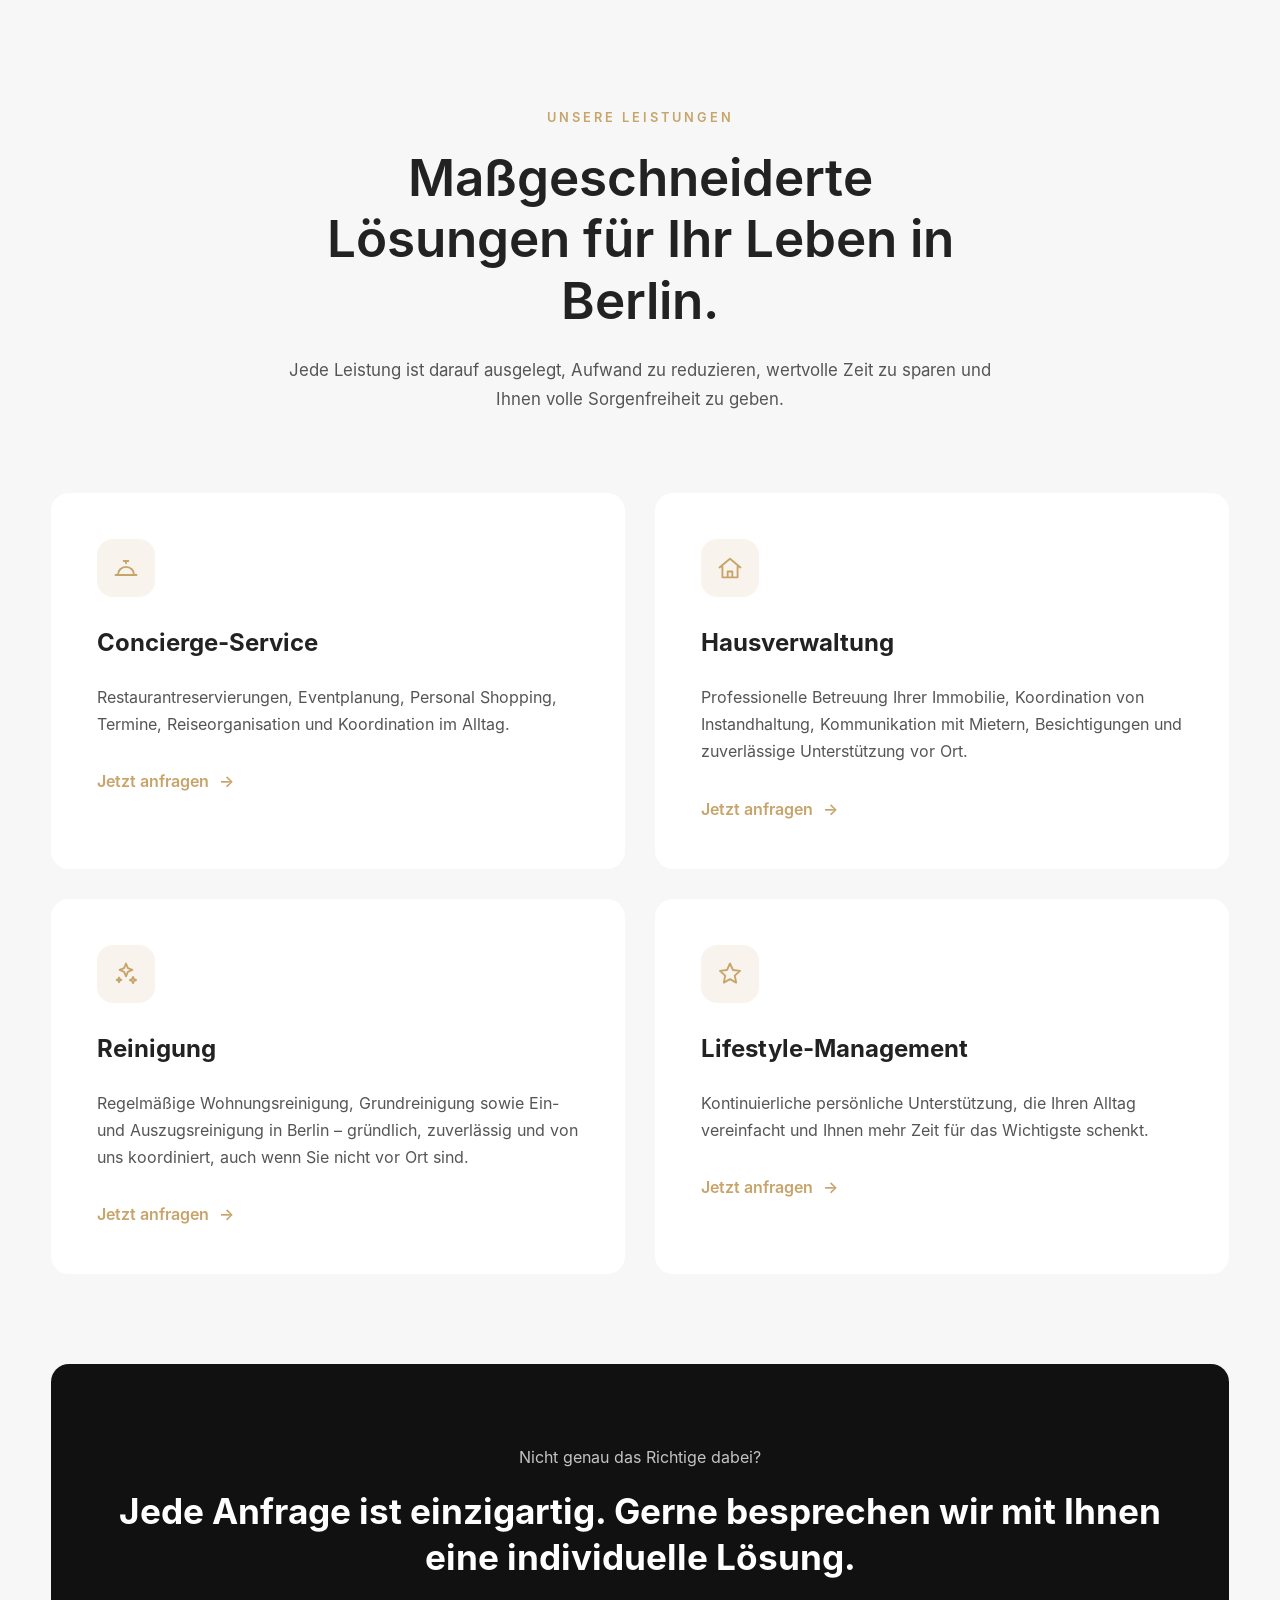
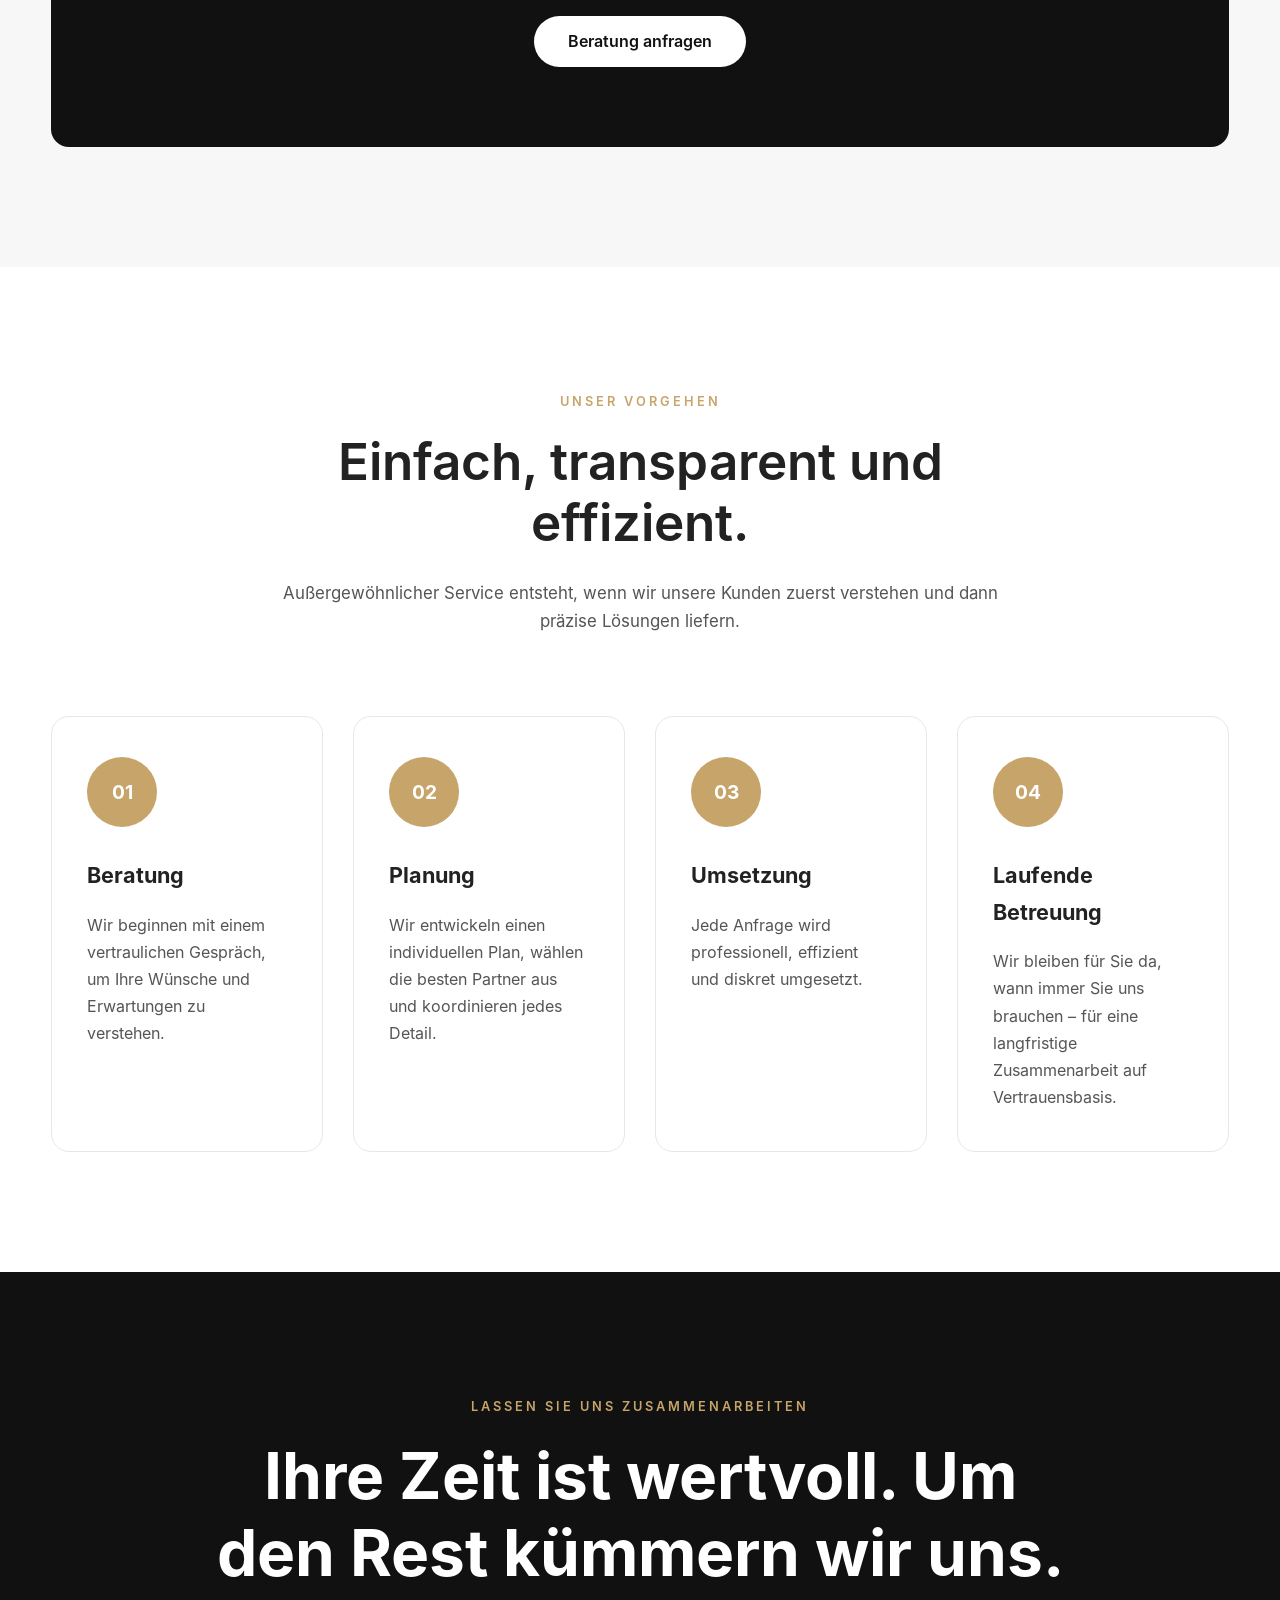
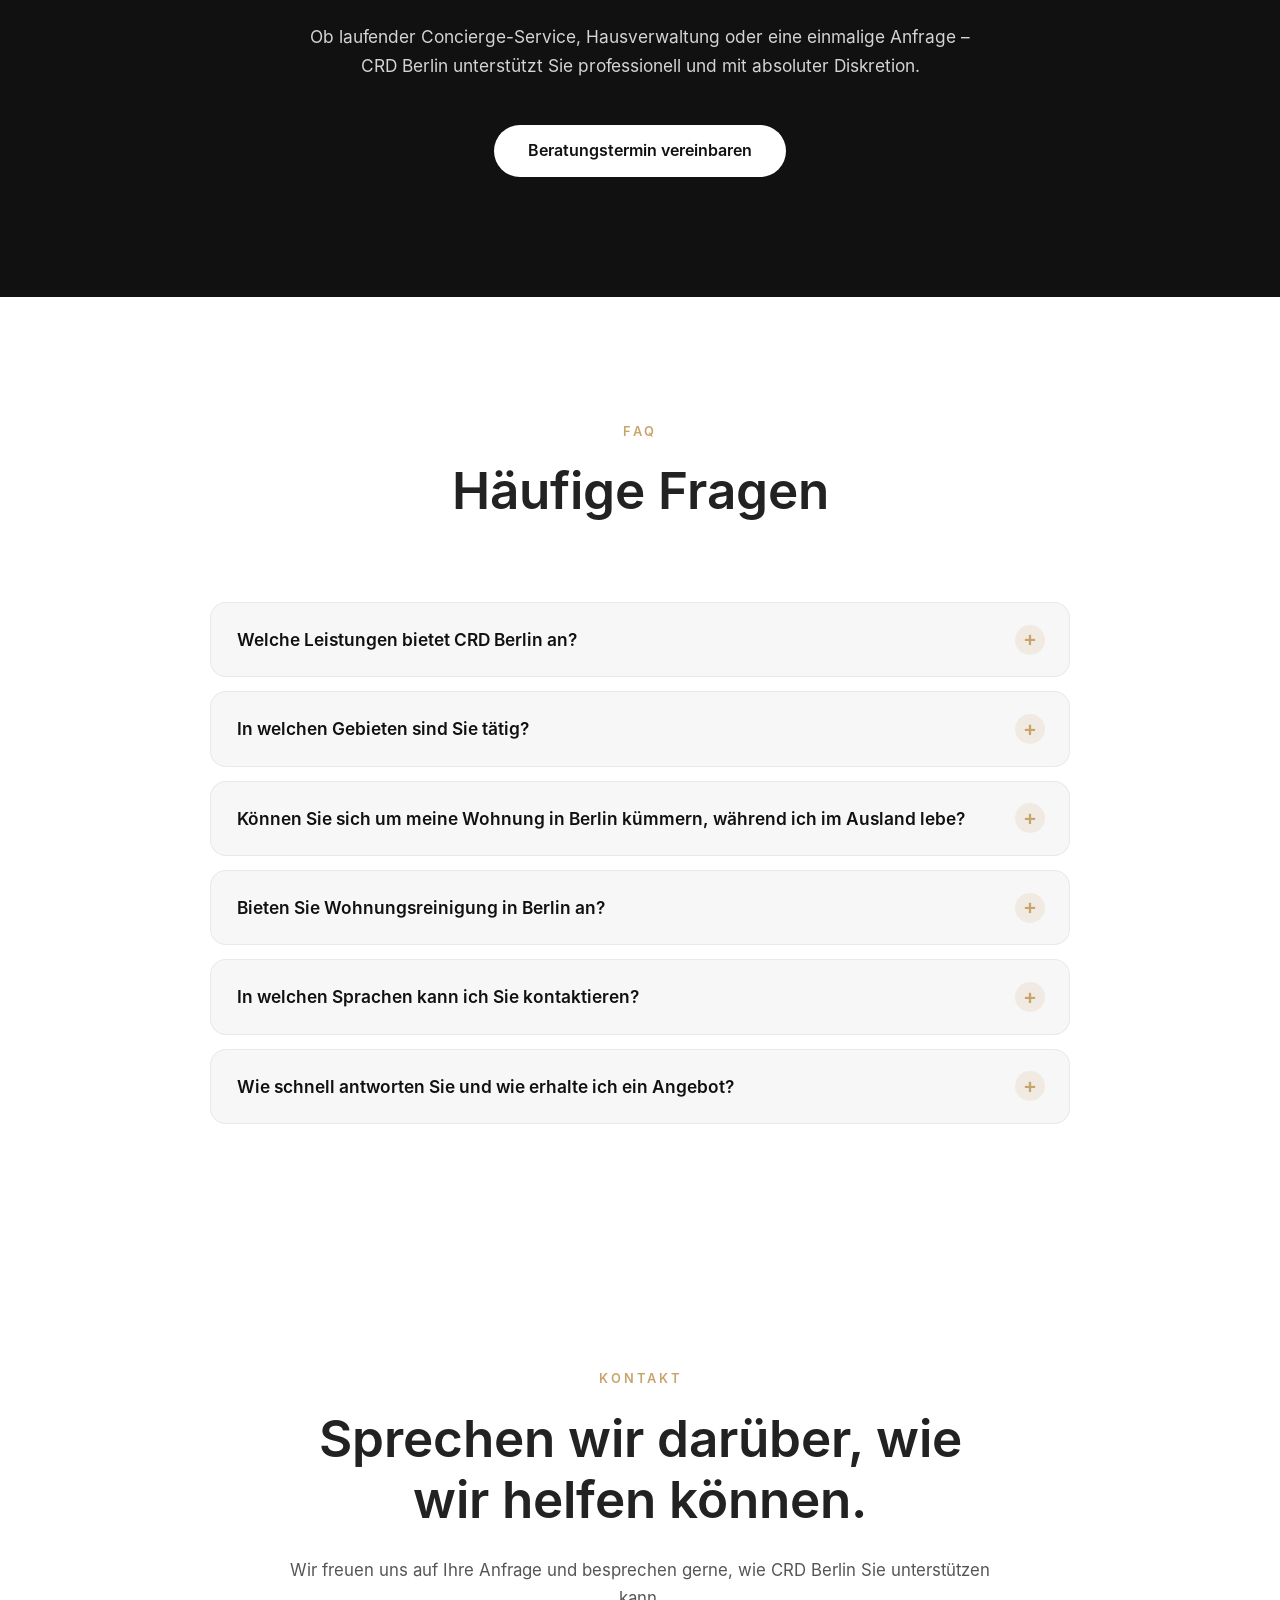
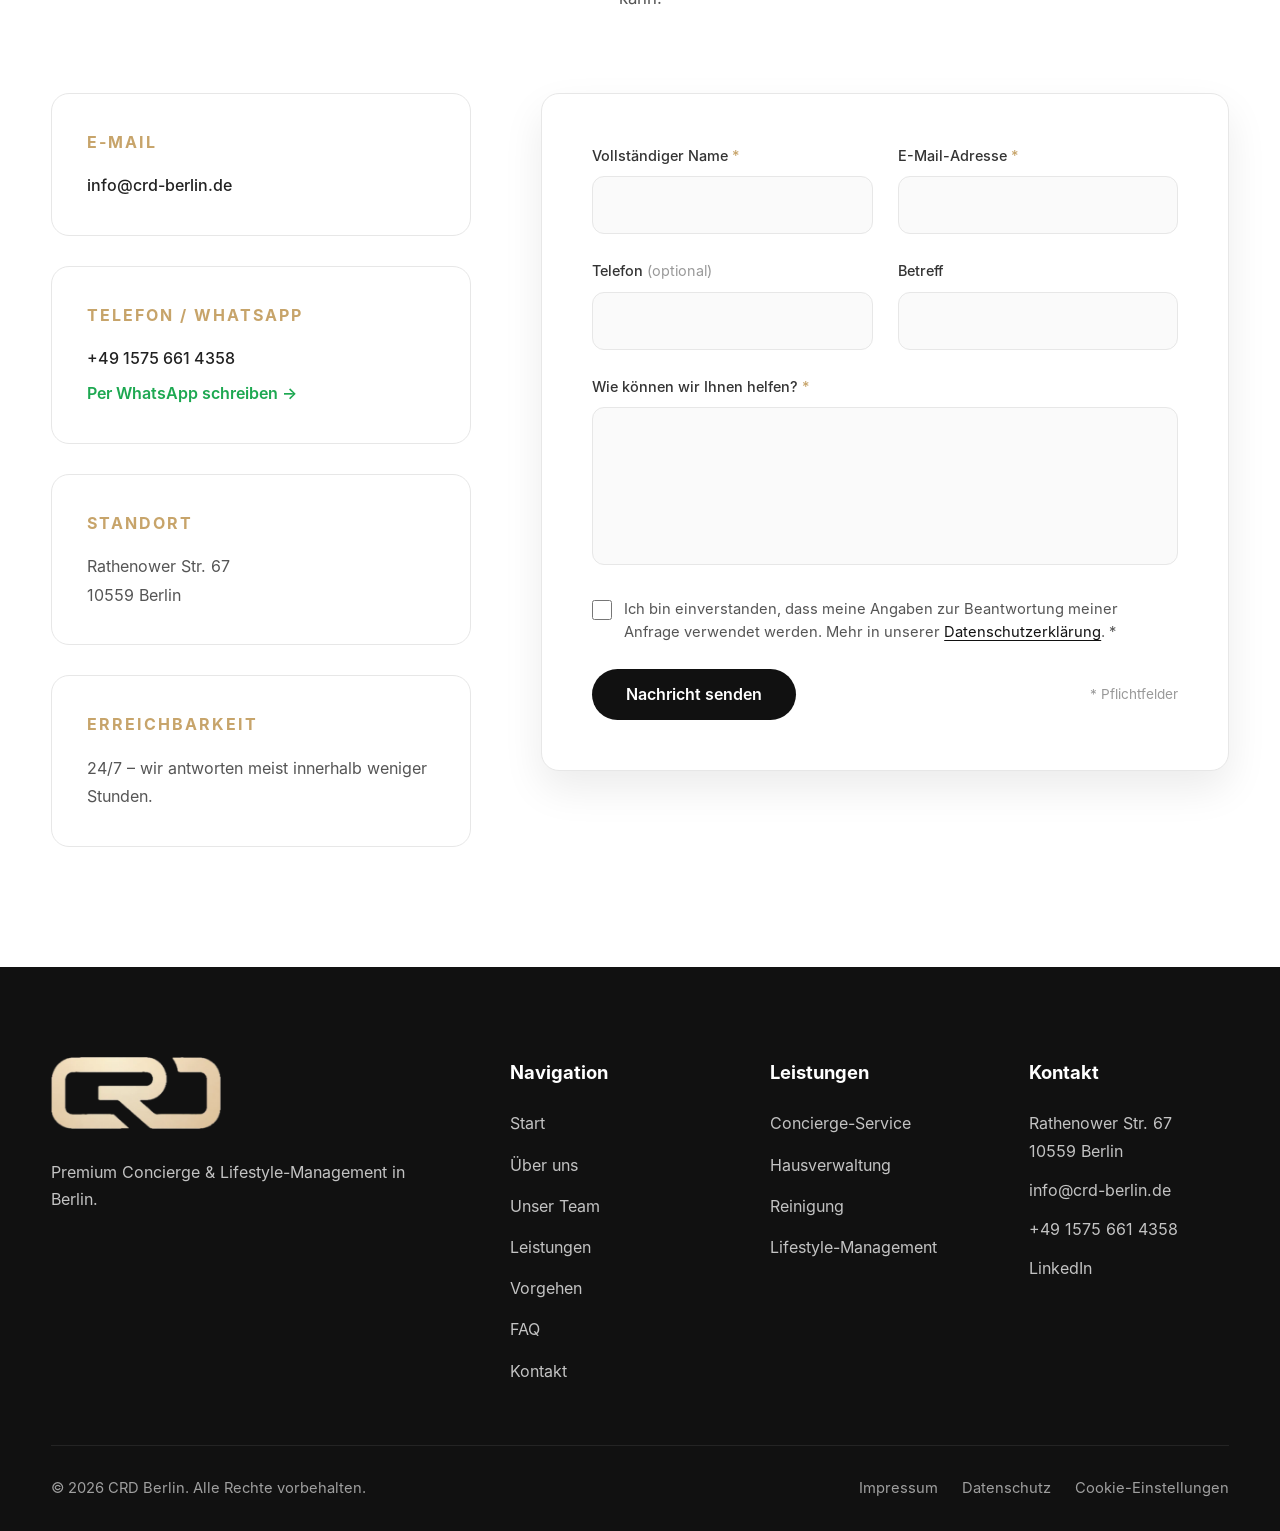
==== commit 5725badf: "Update Carlos team photo and founder image in structured data Co-Authored-By: Claude Opus 5.5 <norep" ====
--- a/de/index.html
+++ b/de/index.html
@@ -101,6 +101,7 @@
           "founder": {
             "@type": "Person",
             "name": "Carlos Andrés Richter Moreno",
+            "image": "https://crd-berlin.de/assets/images/carlos-richter-moreno.jpg",
             "jobTitle": "Gründer & Inhaber",
             "sameAs": [
               "https://www.linkedin.com/in/carlos-richter-moreno/"
@@ -407,8 +408,8 @@
             </article>
             <article class="team-card">
                 <picture>
-                    <source srcset="../assets/images/co-founder.webp" type="image/webp">
-                    <img src="../assets/images/co-founder.jpg" alt="Carlos, founder of CRD Berlin" loading="lazy" decoding="async" width="993" height="1400">
+                    <source srcset="../assets/images/co-founder.webp?v=2" type="image/webp">
+                    <img src="../assets/images/co-founder.jpg?v=2" alt="Carlos, founder of CRD Berlin" loading="lazy" decoding="async" width="993" height="1400">
                 </picture>
                 <div class="team-card-copy">
                     <h3>Carlos</h3>
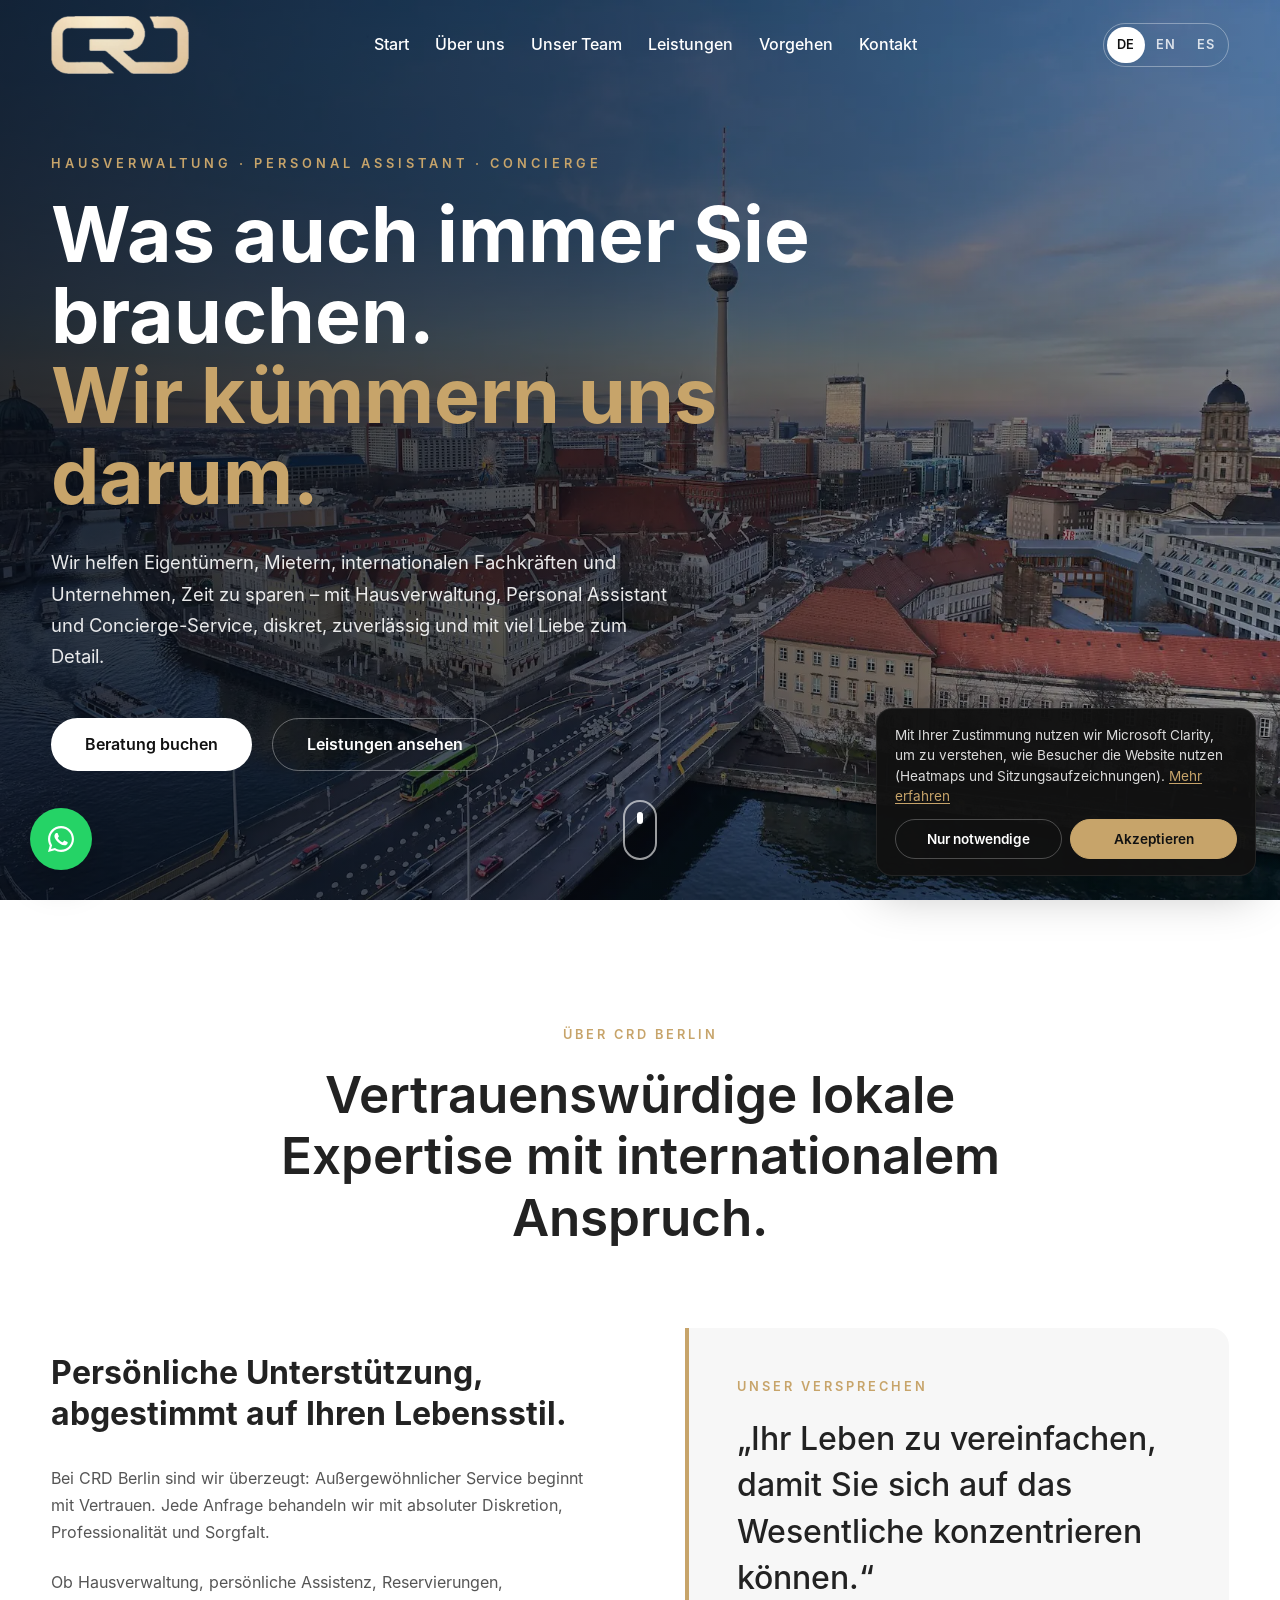
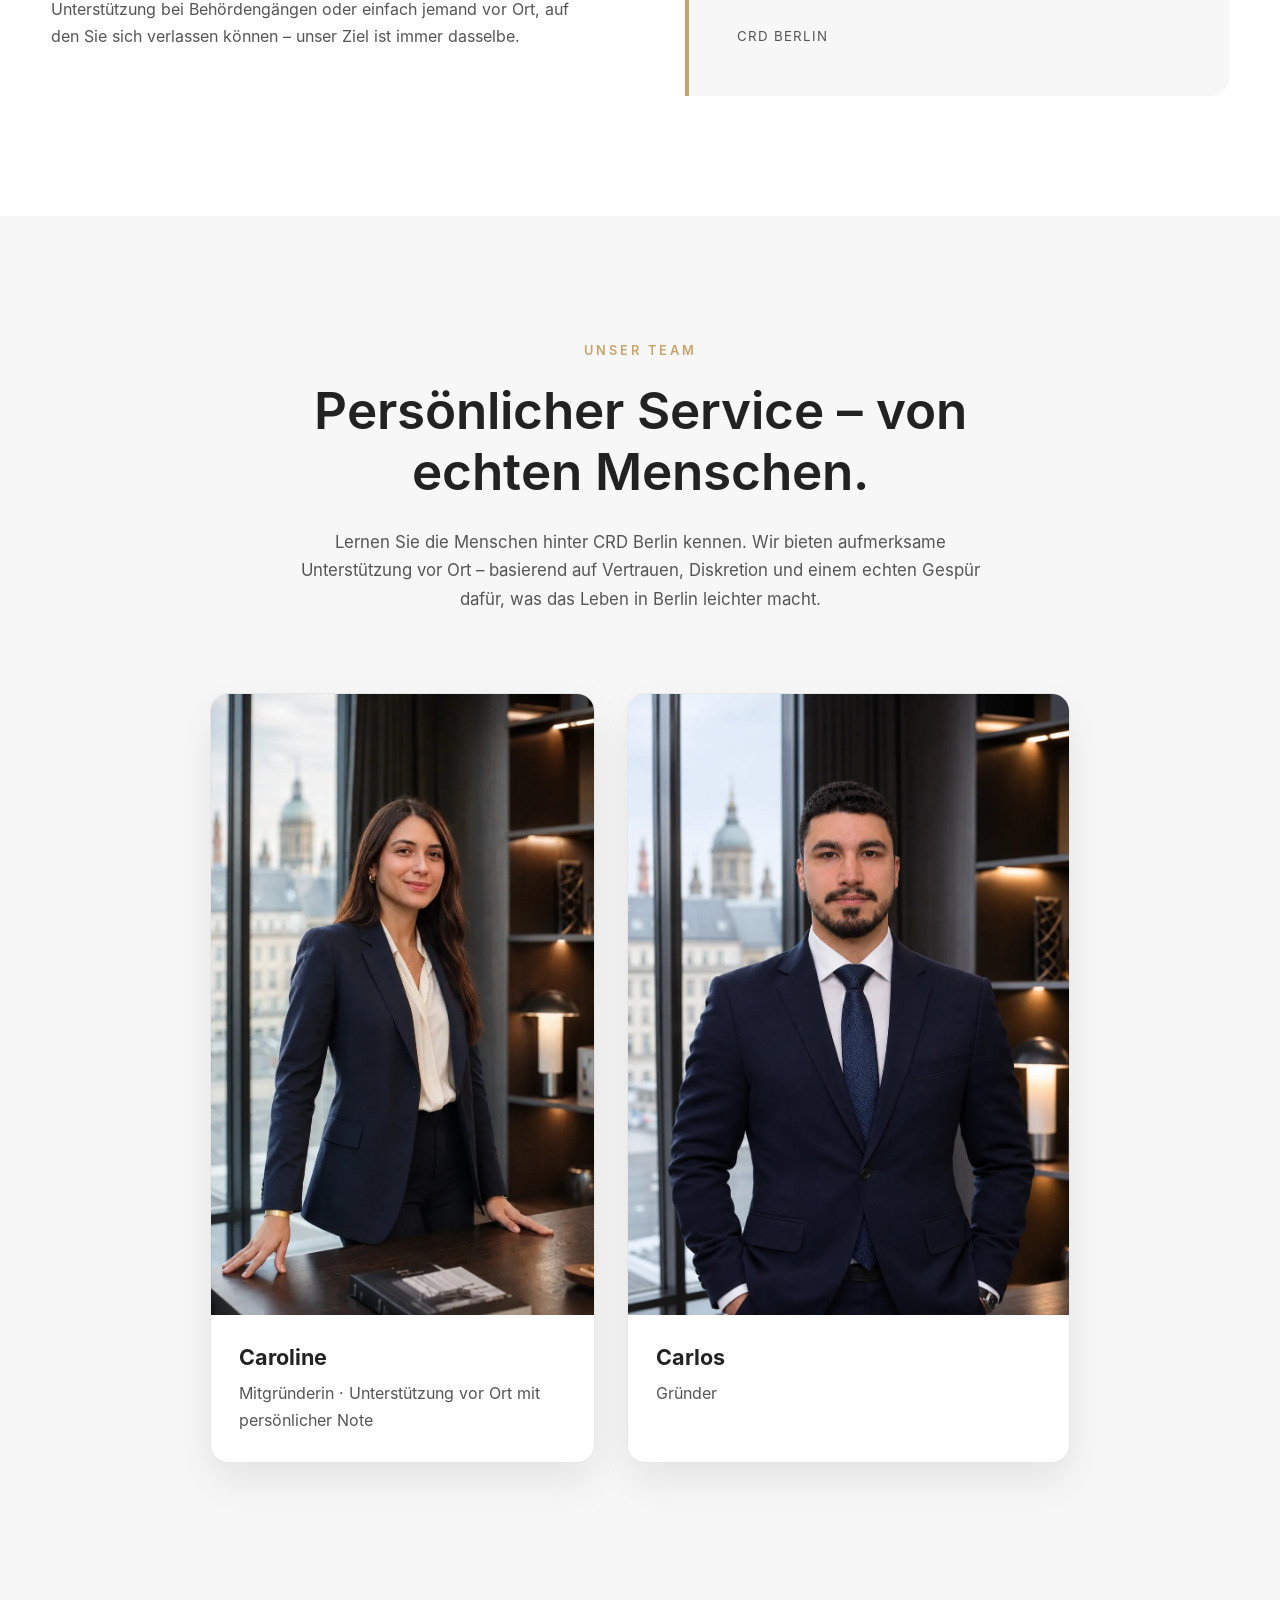
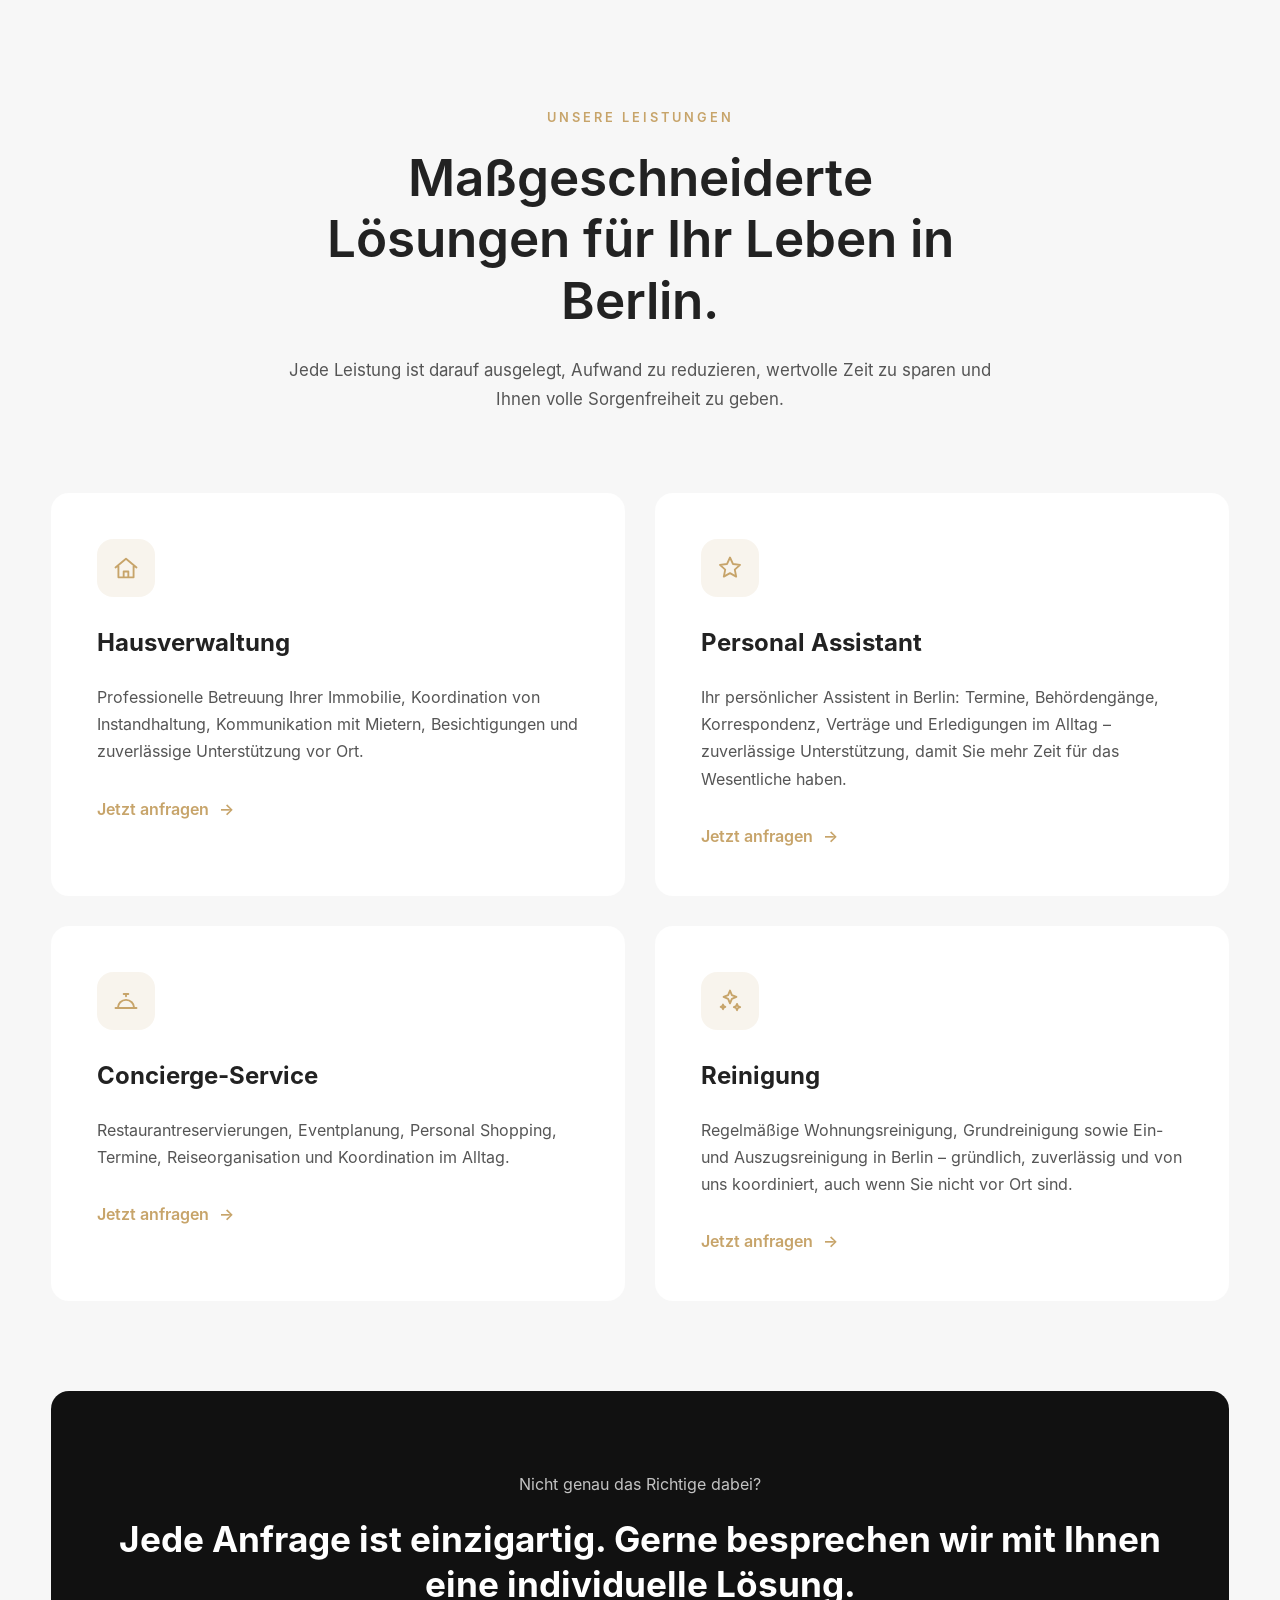
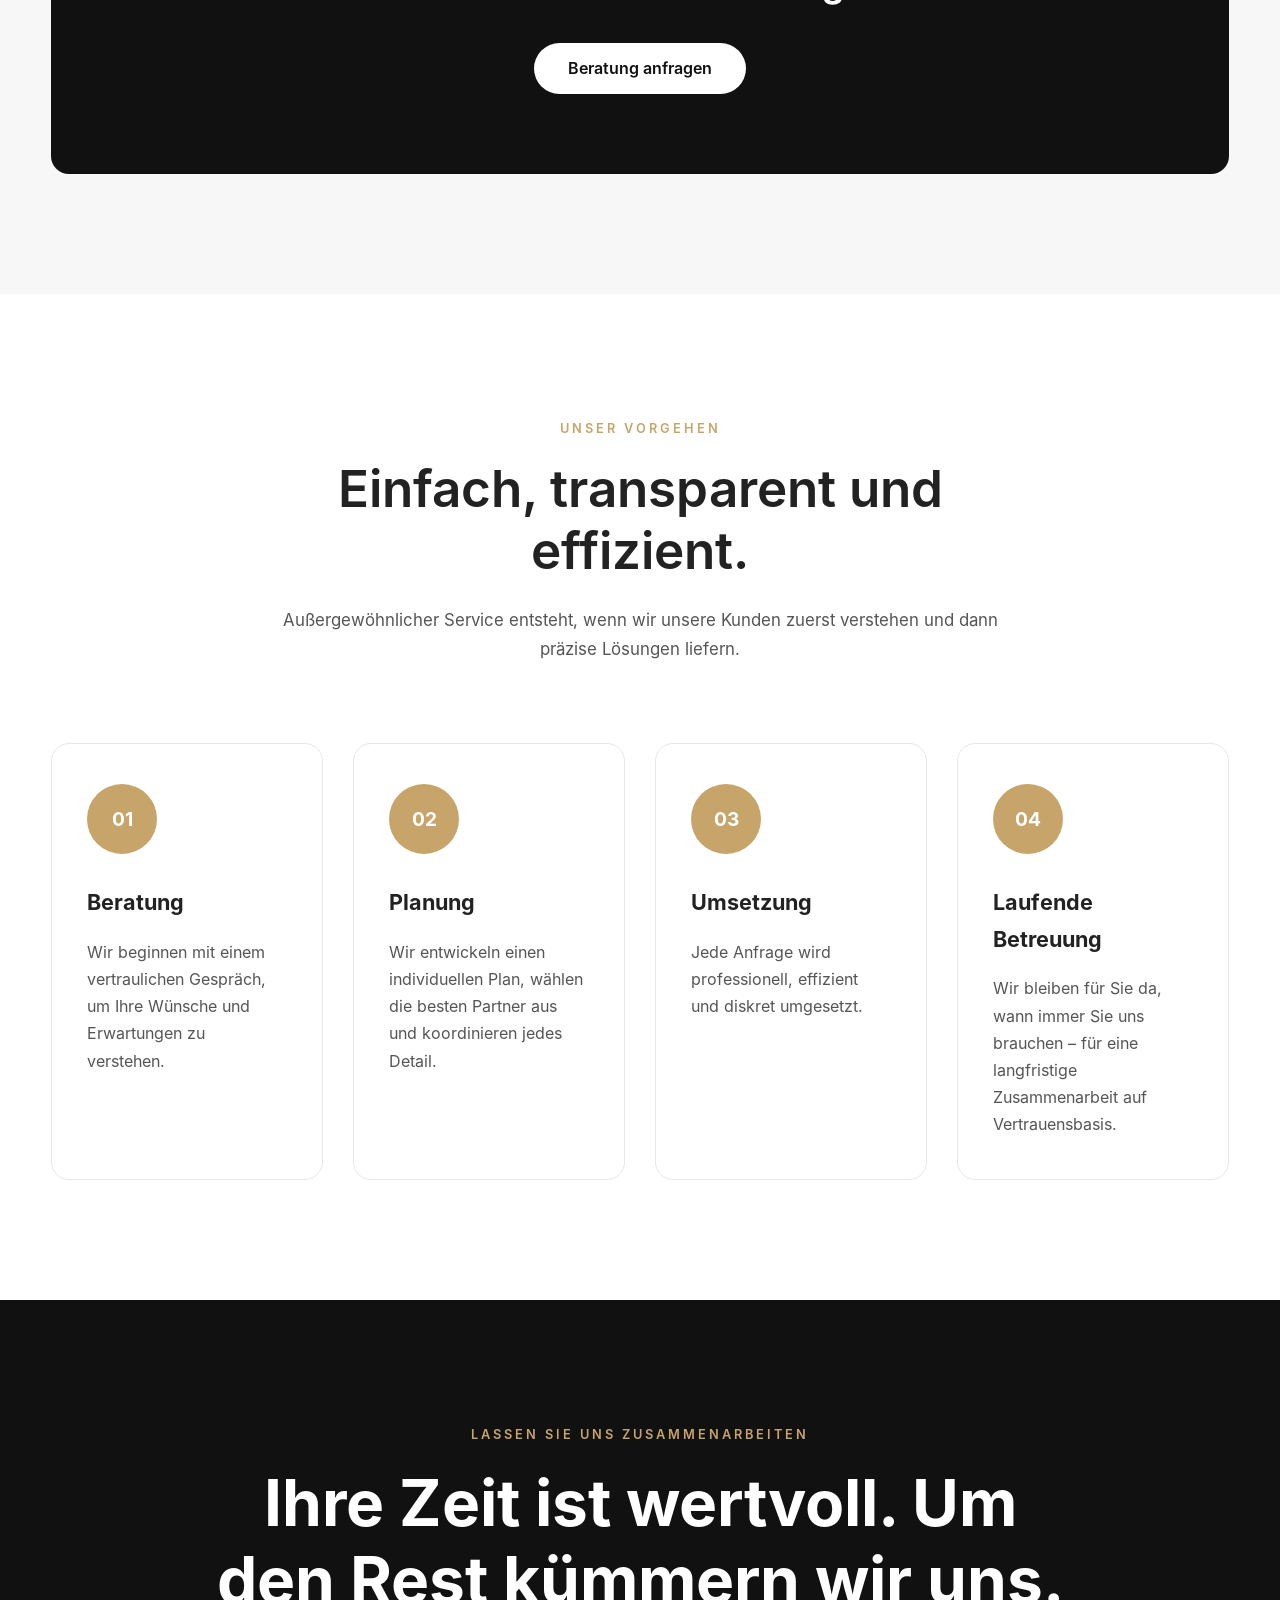
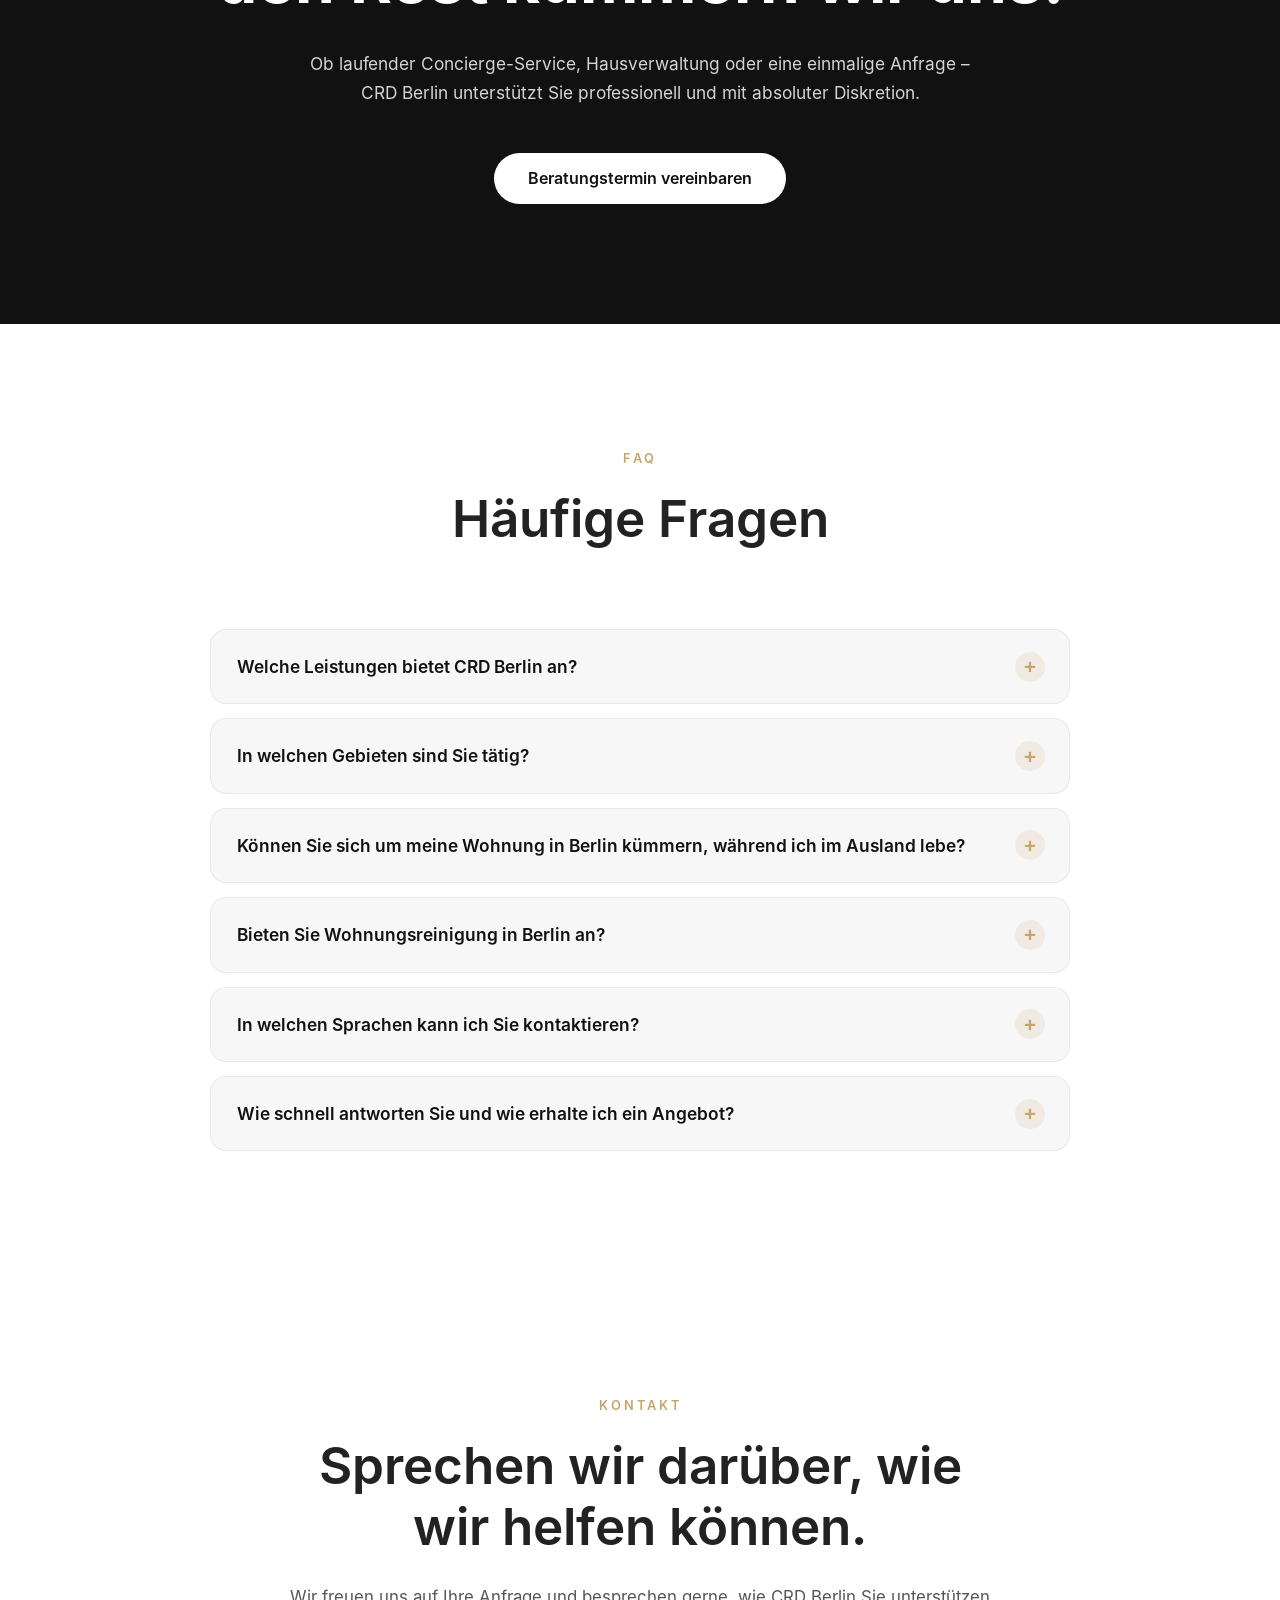
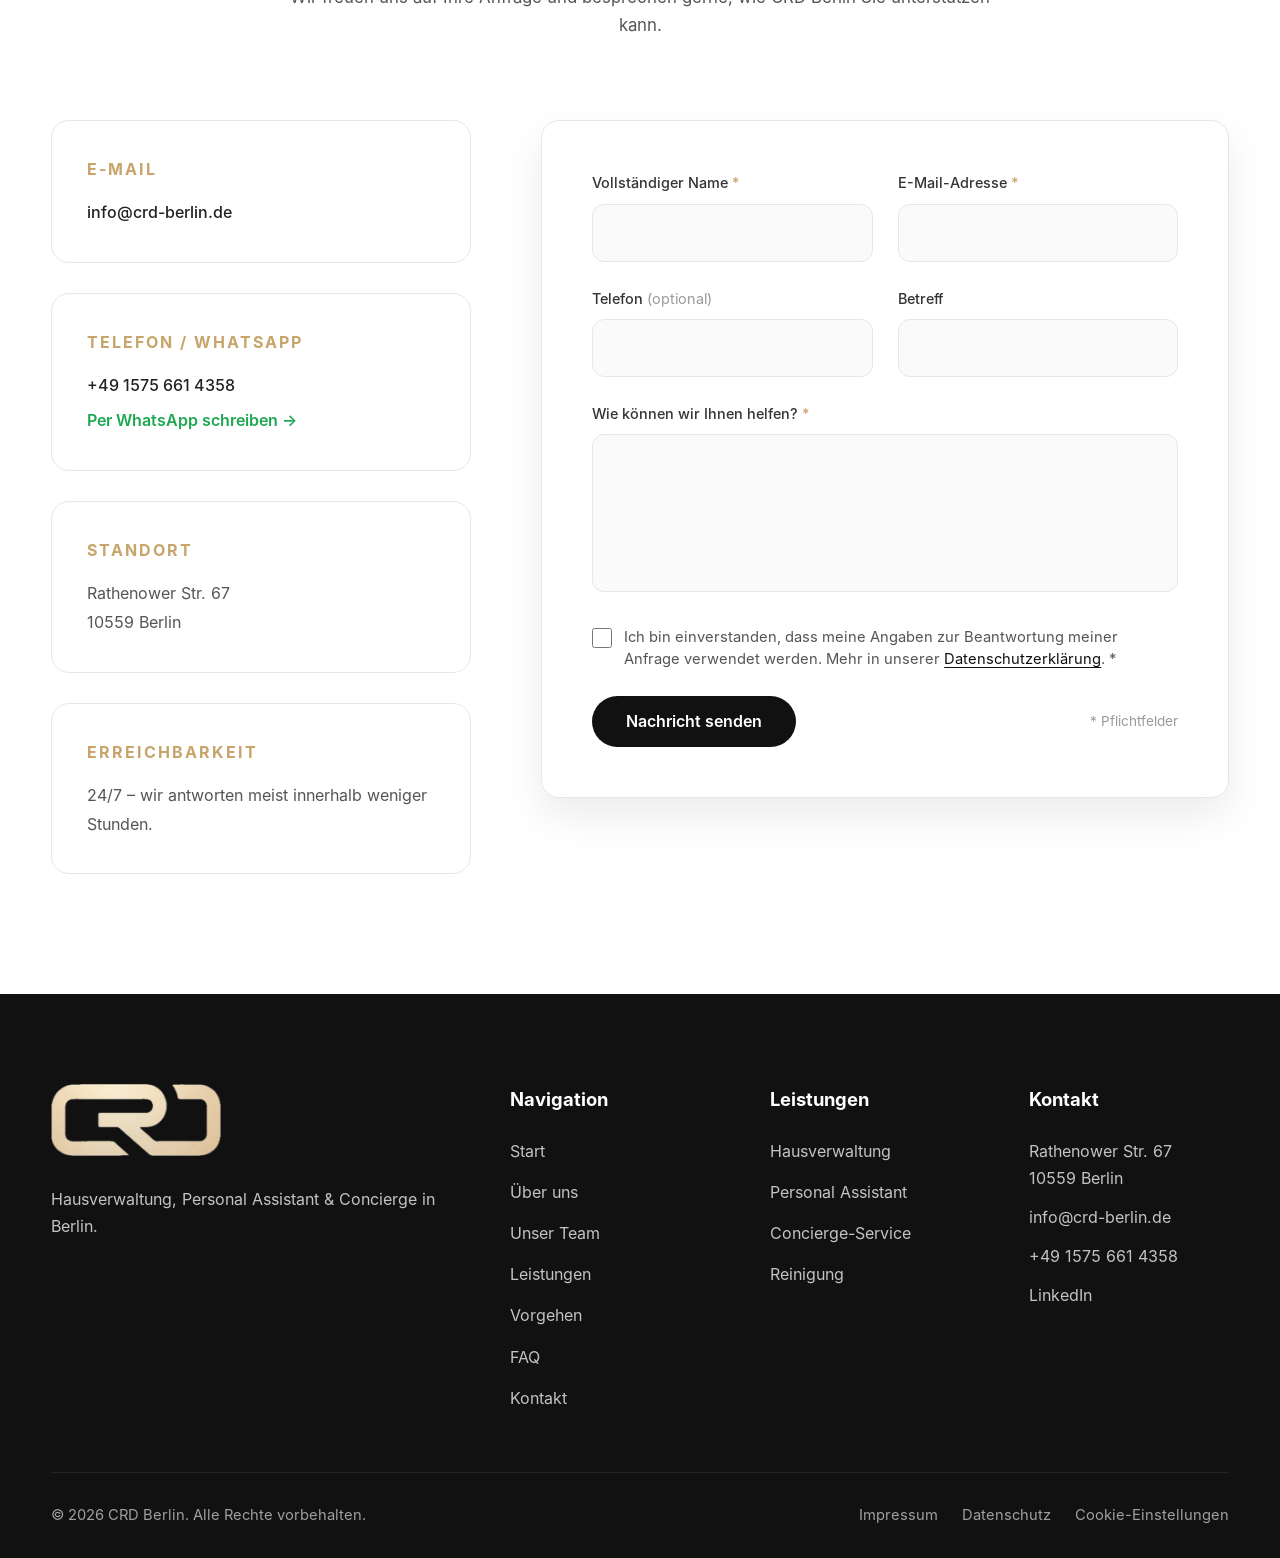
==== commit ca0efad4: "Put property management, personal assistant and concierge first; cleaning as additional service Co-A" ====
--- a/de/index.html
+++ b/de/index.html
@@ -6,9 +6,9 @@
     <meta charset="UTF-8">
     <meta name="viewport" content="width=device-width, initial-scale=1.0">
 
-    <title>CRD Berlin | Hausverwaltung, Reinigung &amp; Concierge in Berlin</title>
-
-    <meta name="description" content="CRD Berlin: Hausverwaltung, Wohnungsreinigung und Concierge-Service in Berlin. Ein persönlicher Ansprechpartner für Eigentümer und Mieter – rund um die Uhr erreichbar, auf Deutsch, Englisch und Spanisch.">
+    <title>CRD Berlin | Hausverwaltung, Personal Assistant &amp; Concierge in Berlin</title>
+
+    <meta name="description" content="CRD Berlin: Hausverwaltung (Property Management), Personal Assistant und Concierge-Service in Berlin. Ein persönlicher Ansprechpartner für Eigentümer, Mieter und internationale Kunden – rund um die Uhr erreichbar, auf Deutsch, Englisch und Spanisch.">
 
     <link rel="canonical" href="https://crd-berlin.de/de/">
     <link rel="alternate" hreflang="en" href="https://crd-berlin.de/">
@@ -19,8 +19,8 @@
     <!-- Open Graph / social sharing -->
     <meta property="og:type" content="website">
     <meta property="og:site_name" content="CRD Berlin">
-    <meta property="og:title" content="CRD Berlin | Hausverwaltung, Reinigung &amp; Concierge in Berlin">
-    <meta property="og:description" content="CRD Berlin: Hausverwaltung, Wohnungsreinigung und Concierge-Service in Berlin. Ein persönlicher Ansprechpartner für Eigentümer und Mieter – rund um die Uhr erreichbar, auf Deutsch, Englisch und Spanisch.">
+    <meta property="og:title" content="CRD Berlin | Hausverwaltung, Personal Assistant &amp; Concierge in Berlin">
+    <meta property="og:description" content="CRD Berlin: Hausverwaltung (Property Management), Personal Assistant und Concierge-Service in Berlin. Ein persönlicher Ansprechpartner für Eigentümer, Mieter und internationale Kunden – rund um die Uhr erreichbar, auf Deutsch, Englisch und Spanisch.">
     <meta property="og:url" content="https://crd-berlin.de/de/">
     <meta property="og:image" content="https://crd-berlin.de/assets/images/og-image.jpg">
     <meta property="og:image:width" content="1200">
@@ -75,7 +75,7 @@
             "Carlos Richter Dienstleistungen",
             "CRD"
           ],
-          "description": "CRD Berlin: Hausverwaltung, Wohnungsreinigung und Concierge-Service in Berlin. Ein persönlicher Ansprechpartner für Eigentümer und Mieter – rund um die Uhr erreichbar, auf Deutsch, Englisch und Spanisch.",
+          "description": "CRD Berlin: Hausverwaltung (Property Management), Personal Assistant und Concierge-Service in Berlin. Ein persönlicher Ansprechpartner für Eigentümer, Mieter und internationale Kunden – rund um die Uhr erreichbar, auf Deutsch, Englisch und Spanisch.",
           "url": "https://crd-berlin.de/",
           "logo": "https://crd-berlin.de/assets/images/logo-dark.png",
           "image": "https://crd-berlin.de/assets/images/og-image.jpg",
@@ -156,8 +156,8 @@
                 "@type": "Offer",
                 "itemOffered": {
                   "@type": "Service",
-                  "name": "Reinigung",
-                  "description": "Regelmäßige Wohnungsreinigung, Grundreinigung sowie Ein- und Auszugsreinigung in Berlin – gründlich, zuverlässig und von uns koordiniert, auch wenn Sie nicht vor Ort sind.",
+                  "name": "Personal Assistant",
+                  "description": "Ihr persönlicher Assistent in Berlin: Termine, Behördengänge, Korrespondenz, Verträge und Erledigungen im Alltag – zuverlässige Unterstützung, damit Sie mehr Zeit für das Wesentliche haben.",
                   "areaServed": {
                     "@type": "City",
                     "name": "Berlin"
@@ -186,8 +186,8 @@
                 "@type": "Offer",
                 "itemOffered": {
                   "@type": "Service",
-                  "name": "Lifestyle-Management",
-                  "description": "Kontinuierliche persönliche Unterstützung, die Ihren Alltag vereinfacht und Ihnen mehr Zeit für das Wichtigste schenkt.",
+                  "name": "Reinigung",
+                  "description": "Regelmäßige Wohnungsreinigung, Grundreinigung sowie Ein- und Auszugsreinigung in Berlin – gründlich, zuverlässig und von uns koordiniert, auch wenn Sie nicht vor Ort sind.",
                   "areaServed": {
                     "@type": "City",
                     "name": "Berlin"
@@ -204,7 +204,7 @@
           "@type": "WebPage",
           "@id": "https://crd-berlin.de/de/#webpage",
           "url": "https://crd-berlin.de/de/",
-          "name": "CRD Berlin | Hausverwaltung, Reinigung & Concierge in Berlin",
+          "name": "CRD Berlin | Hausverwaltung, Personal Assistant & Concierge in Berlin",
           "inLanguage": "de",
           "about": {
             "@id": "https://crd-berlin.de/#business"
@@ -220,7 +220,7 @@
               "name": "Welche Leistungen bietet CRD Berlin an?",
               "acceptedAnswer": {
                 "@type": "Answer",
-                "text": "CRD Berlin bietet Hausverwaltung, Wohnungsreinigung, Concierge-Service und Lifestyle-Management in Berlin. Dazu gehören die Koordination von Reparaturen und Handwerkern, die Kommunikation mit Mietern und Eigentümern, Schlüsselübergaben, die Organisation von Terminen und Transport sowie persönliche Unterstützung im Alltag – alles aus einer Hand."
+                "text": "CRD Berlin bietet Hausverwaltung (Property Management), Personal Assistant und Concierge-Service in Berlin. Dazu gehören die Koordination von Reparaturen und Handwerkern, die Kommunikation mit Mietern und Eigentümern, Schlüsselübergaben, die Organisation von Terminen, Behördengängen und Transport sowie persönliche Unterstützung im Alltag – alles aus einer Hand. Auf Wunsch organisieren wir auch die Wohnungsreinigung."
               }
             },
             {
@@ -338,11 +338,11 @@
 
         <div class="hero-content">
 
-            <span class="hero-label" data-i18n="hero.label">Hausverwaltung · Reinigung · Concierge</span>
+            <span class="hero-label" data-i18n="hero.label">Hausverwaltung · Personal Assistant · Concierge</span>
 
             <h1 data-i18n="hero.title">Was auch immer Sie brauchen. <span>Wir kümmern uns darum.</span></h1>
 
-            <p data-i18n="hero.text">Wir helfen Privatkunden, internationalen Fachkräften und Unternehmen, Zeit zu sparen – mit erstklassigem Concierge-Service, Hausverwaltung und Lifestyle-Services, diskret, zuverlässig und mit viel Liebe zum Detail.</p>
+            <p data-i18n="hero.text">Wir helfen Eigentümern, Mietern, internationalen Fachkräften und Unternehmen, Zeit zu sparen – mit Hausverwaltung, Personal Assistant und Concierge-Service, diskret, zuverlässig und mit viel Liebe zum Detail.</p>
 
             <div class="hero-buttons">
                 <a href="#contact" class="btn btn-light" data-i18n="hero.btn1">Beratung buchen</a>
@@ -373,7 +373,7 @@
             <div class="about-content">
                 <h3 data-i18n="about.subtitle">Persönliche Unterstützung, abgestimmt auf Ihren Lebensstil.</h3>
                 <p data-i18n="about.p1">Bei CRD Berlin sind wir überzeugt: Außergewöhnlicher Service beginnt mit Vertrauen. Jede Anfrage behandeln wir mit absoluter Diskretion, Professionalität und Sorgfalt.</p>
-                <p data-i18n="about.p2">Ob Hausverwaltung, Reinigung, Reservierungen, Unterstützung bei Behördengängen oder einfach jemand vor Ort, auf den Sie sich verlassen können – unser Ziel ist immer dasselbe.</p>
+                <p data-i18n="about.p2">Ob Hausverwaltung, persönliche Assistenz, Reservierungen, Unterstützung bei Behördengängen oder einfach jemand vor Ort, auf den Sie sich verlassen können – unser Ziel ist immer dasselbe.</p>
             </div>
             <aside class="about-note">
                 <span data-i18n="about.promise">Unser Versprechen</span>
@@ -435,6 +435,23 @@
         </div>
 
         <div class="services-grid">
+            <article class="service-card">
+                <div class="service-icon" aria-hidden="true">
+                    <svg viewBox="0 0 24 24"><path d="M3 11.5 12 4l9 7.5M5.5 9.5V20h13V9.5M10 20v-5h4v5"/></svg>
+                </div>
+                <h3 data-i18n="s2.title">Hausverwaltung</h3>
+                <p data-i18n="s2.text">Professionelle Betreuung Ihrer Immobilie, Koordination von Instandhaltung, Kommunikation mit Mietern, Besichtigungen und zuverlässige Unterstützung vor Ort.</p>
+                <a href="#contact" class="service-link" data-service="Property Management" data-i18n="services.link">Jetzt anfragen <span aria-hidden="true">→</span></a>
+            </article>
+
+            <article class="service-card">
+                <div class="service-icon" aria-hidden="true">
+                    <svg viewBox="0 0 24 24"><path d="m12 3 2.6 5.6 6 .7-4.5 4.1 1.2 6L12 16.4 6.7 19.4l1.2-6L3.4 9.3l6-.7z"/></svg>
+                </div>
+                <h3 data-i18n="s4.title">Personal Assistant</h3>
+                <p data-i18n="s4.text">Ihr persönlicher Assistent in Berlin: Termine, Behördengänge, Korrespondenz, Verträge und Erledigungen im Alltag – zuverlässige Unterstützung, damit Sie mehr Zeit für das Wesentliche haben.</p>
+                <a href="#contact" class="service-link" data-service="Personal Assistant" data-i18n="services.link">Jetzt anfragen <span aria-hidden="true">→</span></a>
+            </article>
 
             <article class="service-card">
                 <div class="service-icon" aria-hidden="true">
@@ -447,30 +464,11 @@
 
             <article class="service-card">
                 <div class="service-icon" aria-hidden="true">
-                    <svg viewBox="0 0 24 24"><path d="M3 11.5 12 4l9 7.5M5.5 9.5V20h13V9.5M10 20v-5h4v5"/></svg>
-                </div>
-                <h3 data-i18n="s2.title">Hausverwaltung</h3>
-                <p data-i18n="s2.text">Professionelle Betreuung Ihrer Immobilie, Koordination von Instandhaltung, Kommunikation mit Mietern, Besichtigungen und zuverlässige Unterstützung vor Ort.</p>
-                <a href="#contact" class="service-link" data-service="Property Management" data-i18n="services.link">Jetzt anfragen <span aria-hidden="true">→</span></a>
-            </article>
-
-            <article class="service-card">
-                <div class="service-icon" aria-hidden="true">
                     <svg viewBox="0 0 24 24"><path d="M12 3l1.6 3.9L17.5 8.5l-3.9 1.6L12 14l-1.6-3.9L6.5 8.5l3.9-1.6zM18 14.5l.8 1.9 1.9.8-1.9.8-.8 1.9-.8-1.9-1.9-.8 1.9-.8zM6 15l.6 1.4 1.4.6-1.4.6L6 19l-.6-1.4L4 17l1.4-.6z"/></svg>
                 </div>
                 <h3 data-i18n="s5.title">Reinigung</h3>
                 <p data-i18n="s5.text">Regelmäßige Wohnungsreinigung, Grundreinigung sowie Ein- und Auszugsreinigung in Berlin – gründlich, zuverlässig und von uns koordiniert, auch wenn Sie nicht vor Ort sind.</p>
                 <a href="#contact" class="service-link" data-service="Cleaning Services" data-i18n="services.link">Jetzt anfragen <span aria-hidden="true">→</span></a>
-            </article>
-
-
-            <article class="service-card">
-                <div class="service-icon" aria-hidden="true">
-                    <svg viewBox="0 0 24 24"><path d="m12 3 2.6 5.6 6 .7-4.5 4.1 1.2 6L12 16.4 6.7 19.4l1.2-6L3.4 9.3l6-.7z"/></svg>
-                </div>
-                <h3 data-i18n="s4.title">Lifestyle-Management</h3>
-                <p data-i18n="s4.text">Kontinuierliche persönliche Unterstützung, die Ihren Alltag vereinfacht und Ihnen mehr Zeit für das Wichtigste schenkt.</p>
-                <a href="#contact" class="service-link" data-service="Lifestyle Management" data-i18n="services.link">Jetzt anfragen <span aria-hidden="true">→</span></a>
             </article>
 
         </div>
@@ -567,7 +565,7 @@
 
             <details class="faq-item">
                 <summary data-i18n="faq.q1">Welche Leistungen bietet CRD Berlin an?</summary>
-                <p data-i18n="faq.a1">CRD Berlin bietet Hausverwaltung, Wohnungsreinigung, Concierge-Service und Lifestyle-Management in Berlin. Dazu gehören die Koordination von Reparaturen und Handwerkern, die Kommunikation mit Mietern und Eigentümern, Schlüsselübergaben, die Organisation von Terminen und Transport sowie persönliche Unterstützung im Alltag – alles aus einer Hand.</p>
+                <p data-i18n="faq.a1">CRD Berlin bietet Hausverwaltung (Property Management), Personal Assistant und Concierge-Service in Berlin. Dazu gehören die Koordination von Reparaturen und Handwerkern, die Kommunikation mit Mietern und Eigentümern, Schlüsselübergaben, die Organisation von Terminen, Behördengängen und Transport sowie persönliche Unterstützung im Alltag – alles aus einer Hand. Auf Wunsch organisieren wir auch die Wohnungsreinigung.</p>
             </details>
 
             <details class="faq-item">
@@ -735,7 +733,7 @@
                      class="footer-logo"
                      width="379" height="160"
                      loading="lazy">
-                <p data-i18n="footer.claim">Premium Concierge &amp; Lifestyle-Management in Berlin.</p>
+                <p data-i18n="footer.claim">Hausverwaltung, Personal Assistant &amp; Concierge in Berlin.</p>
             </div>
 
             <div class="footer-column">
@@ -754,10 +752,10 @@
             <div class="footer-column">
                 <h3 data-i18n="nav.services">Leistungen</h3>
                 <ul>
+                    <li><a href="#services" data-i18n="s2.title">Hausverwaltung</a></li>
+                    <li><a href="#services" data-i18n="s4.title">Personal Assistant</a></li>
                     <li><a href="#services" data-i18n="s1.title">Concierge-Service</a></li>
-                    <li><a href="#services" data-i18n="s2.title">Hausverwaltung</a></li>
                     <li><a href="#services" data-i18n="s5.title">Reinigung</a></li>
-                    <li><a href="#services" data-i18n="s4.title">Lifestyle-Management</a></li>
                 </ul>
             </div>
 
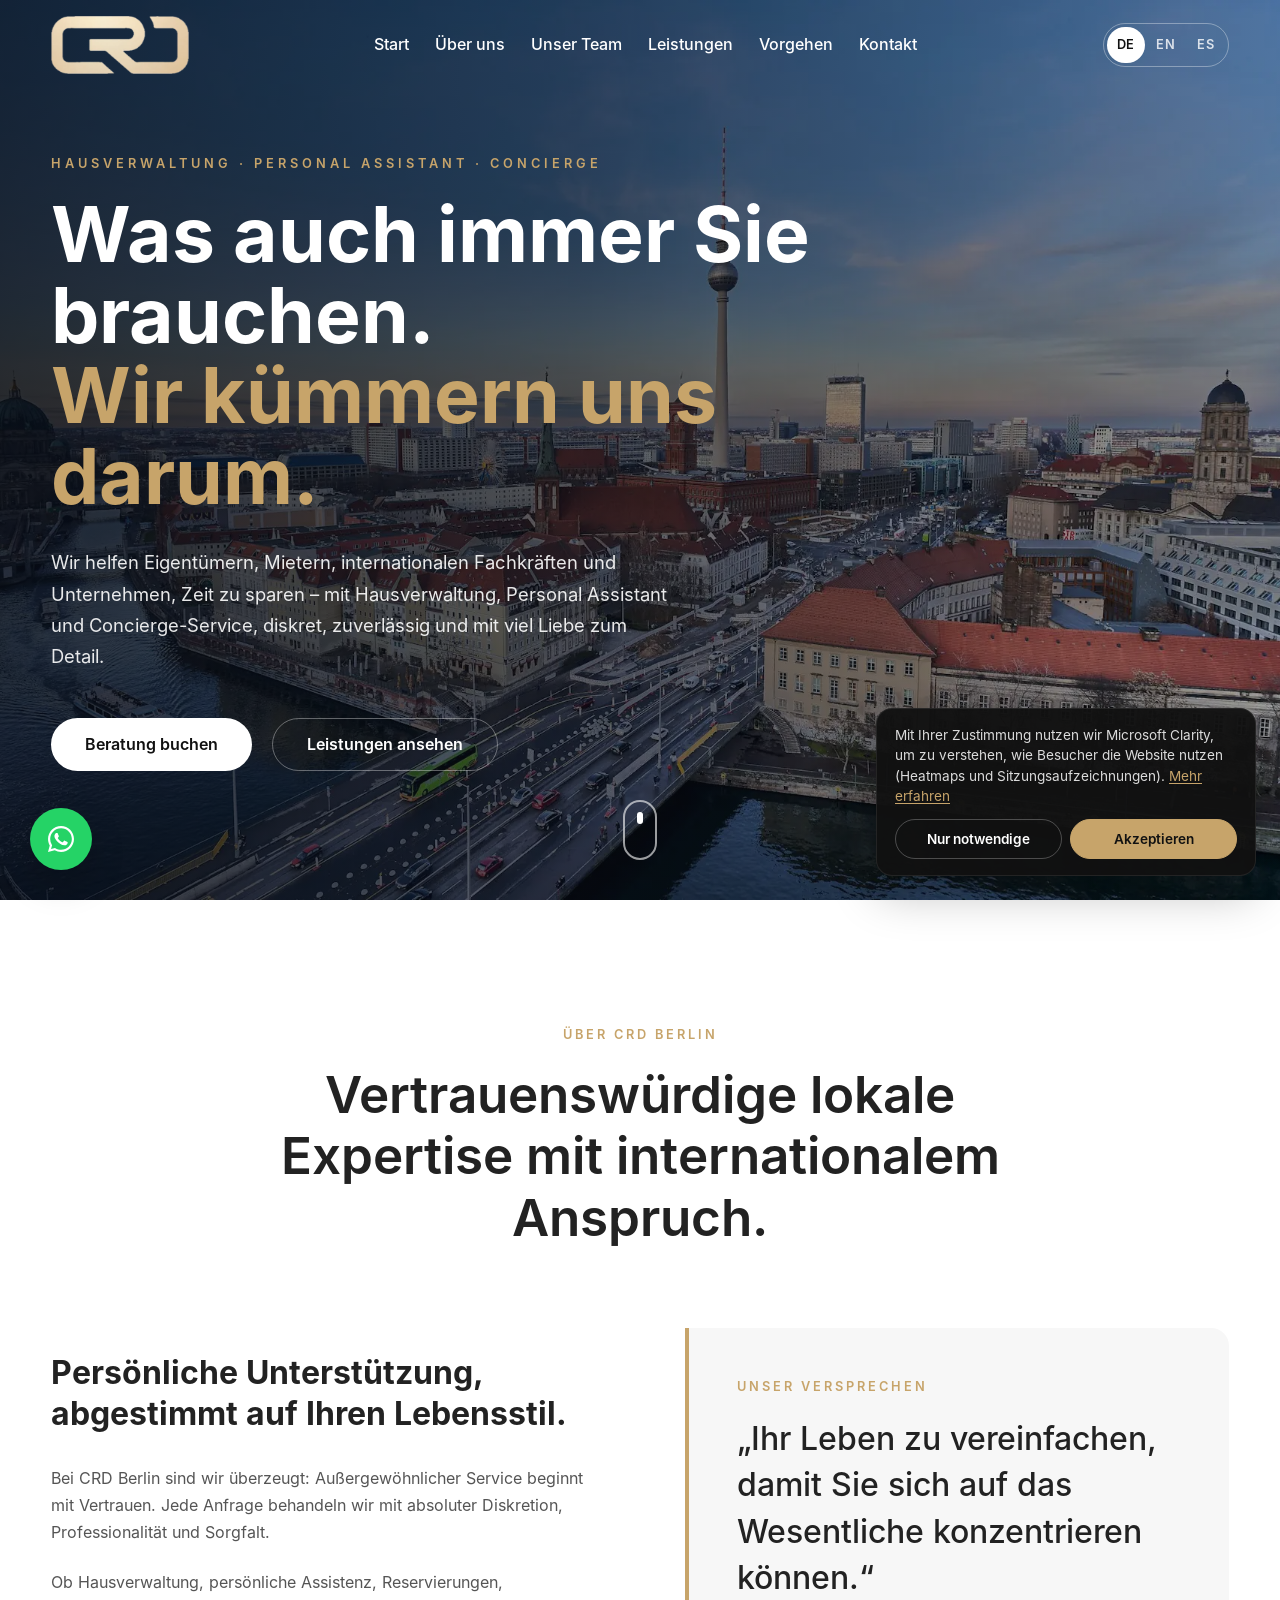
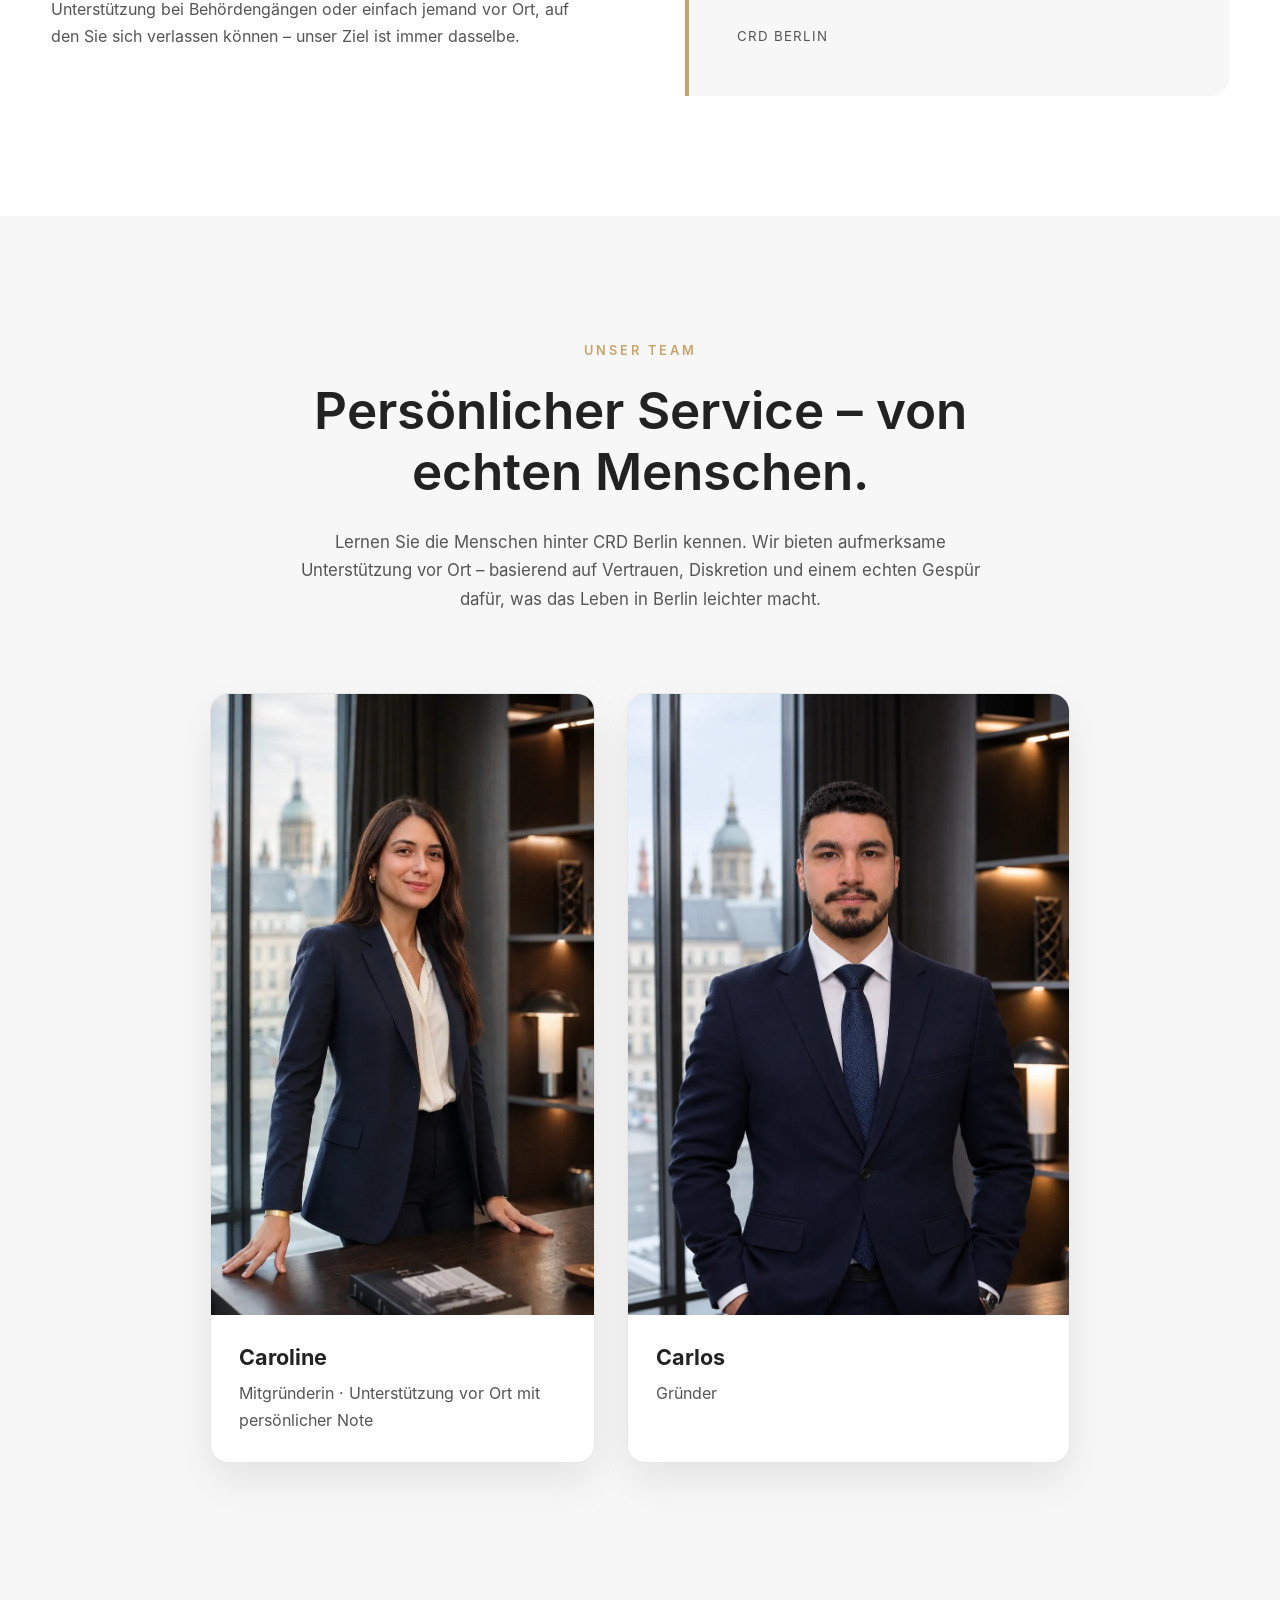
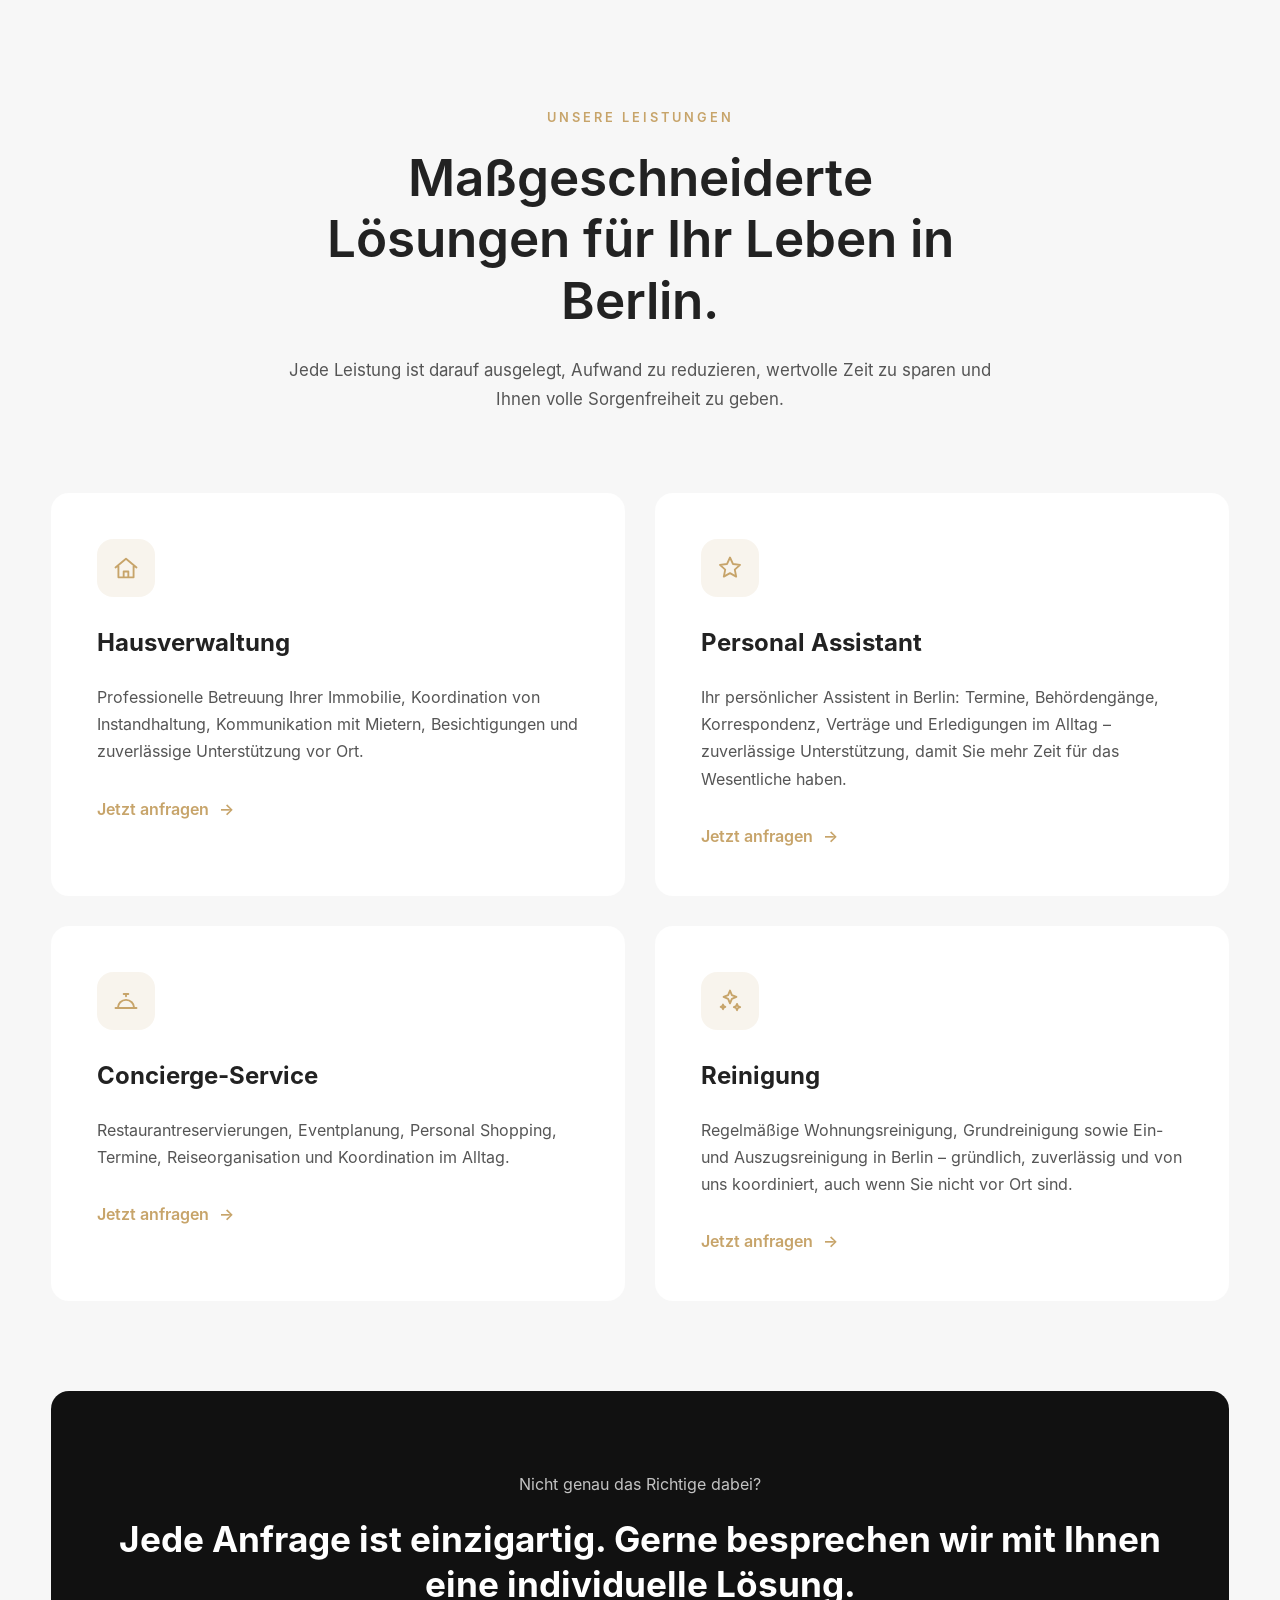
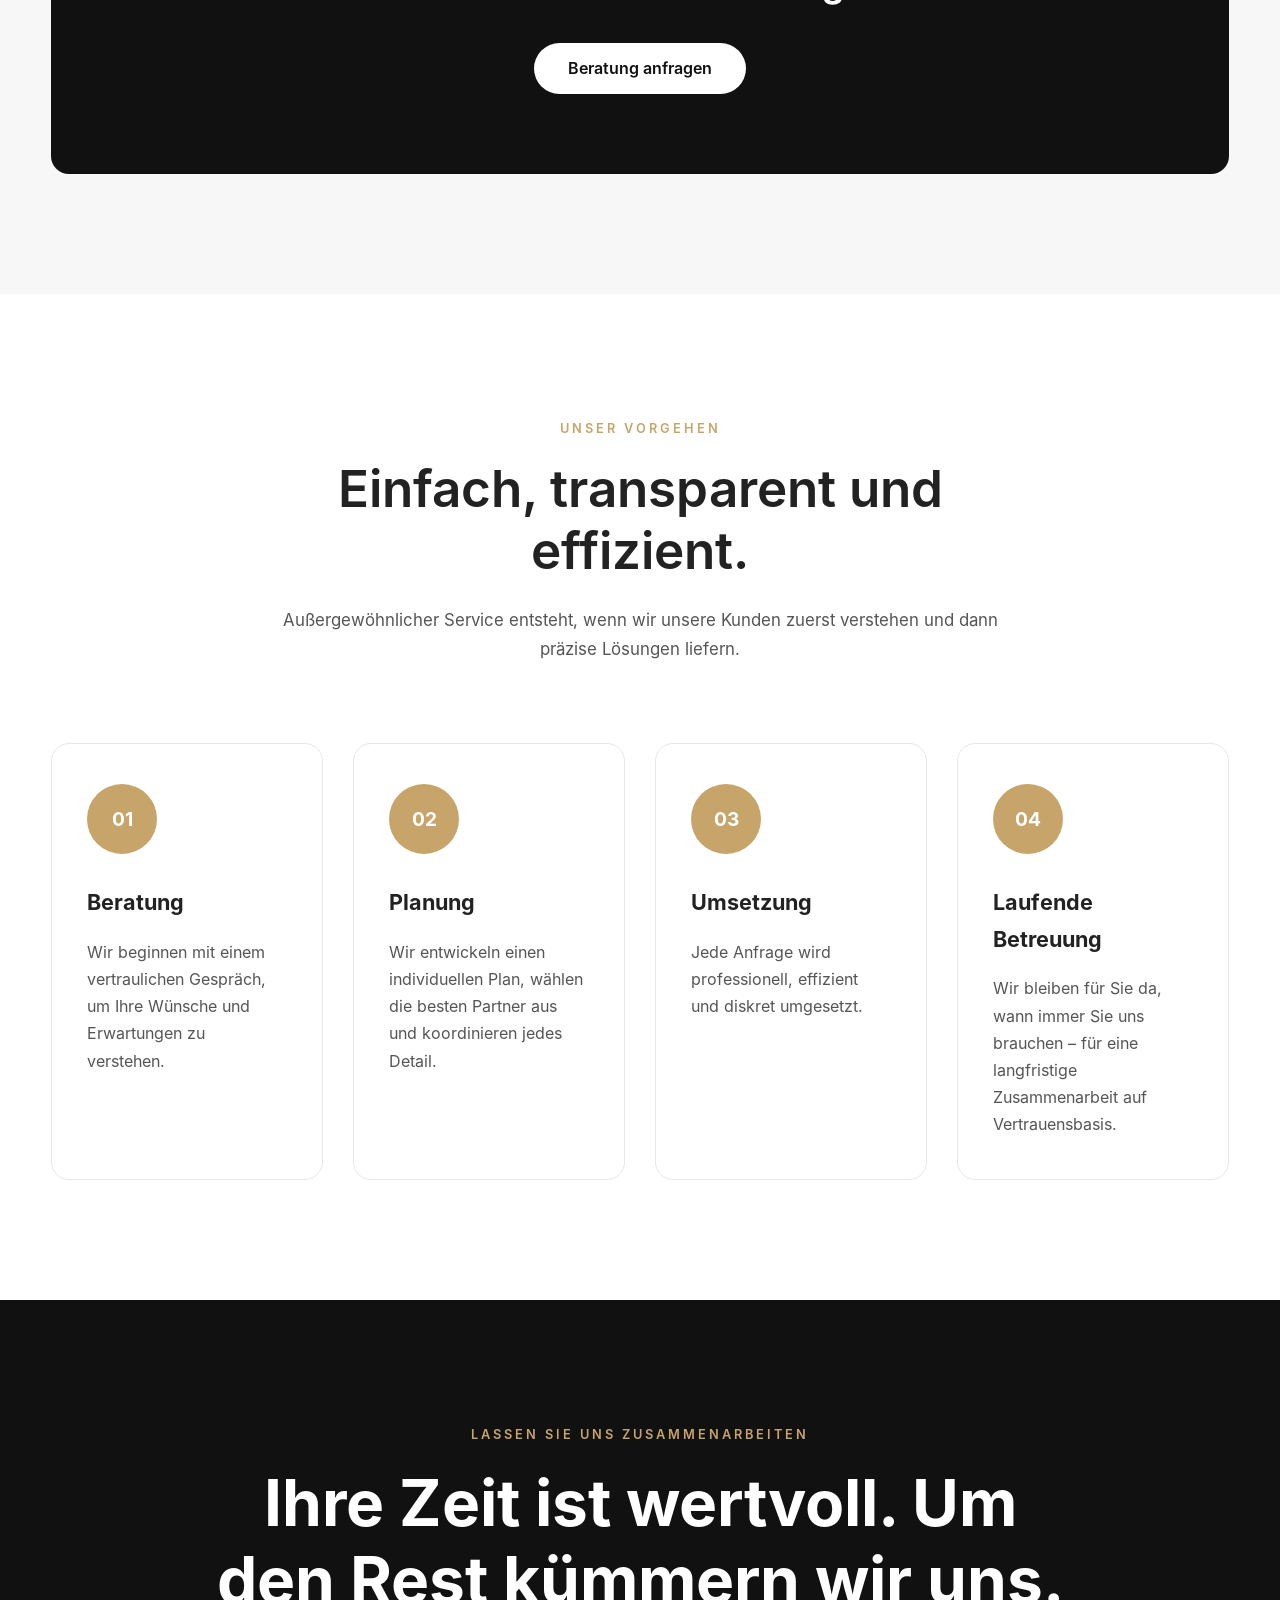
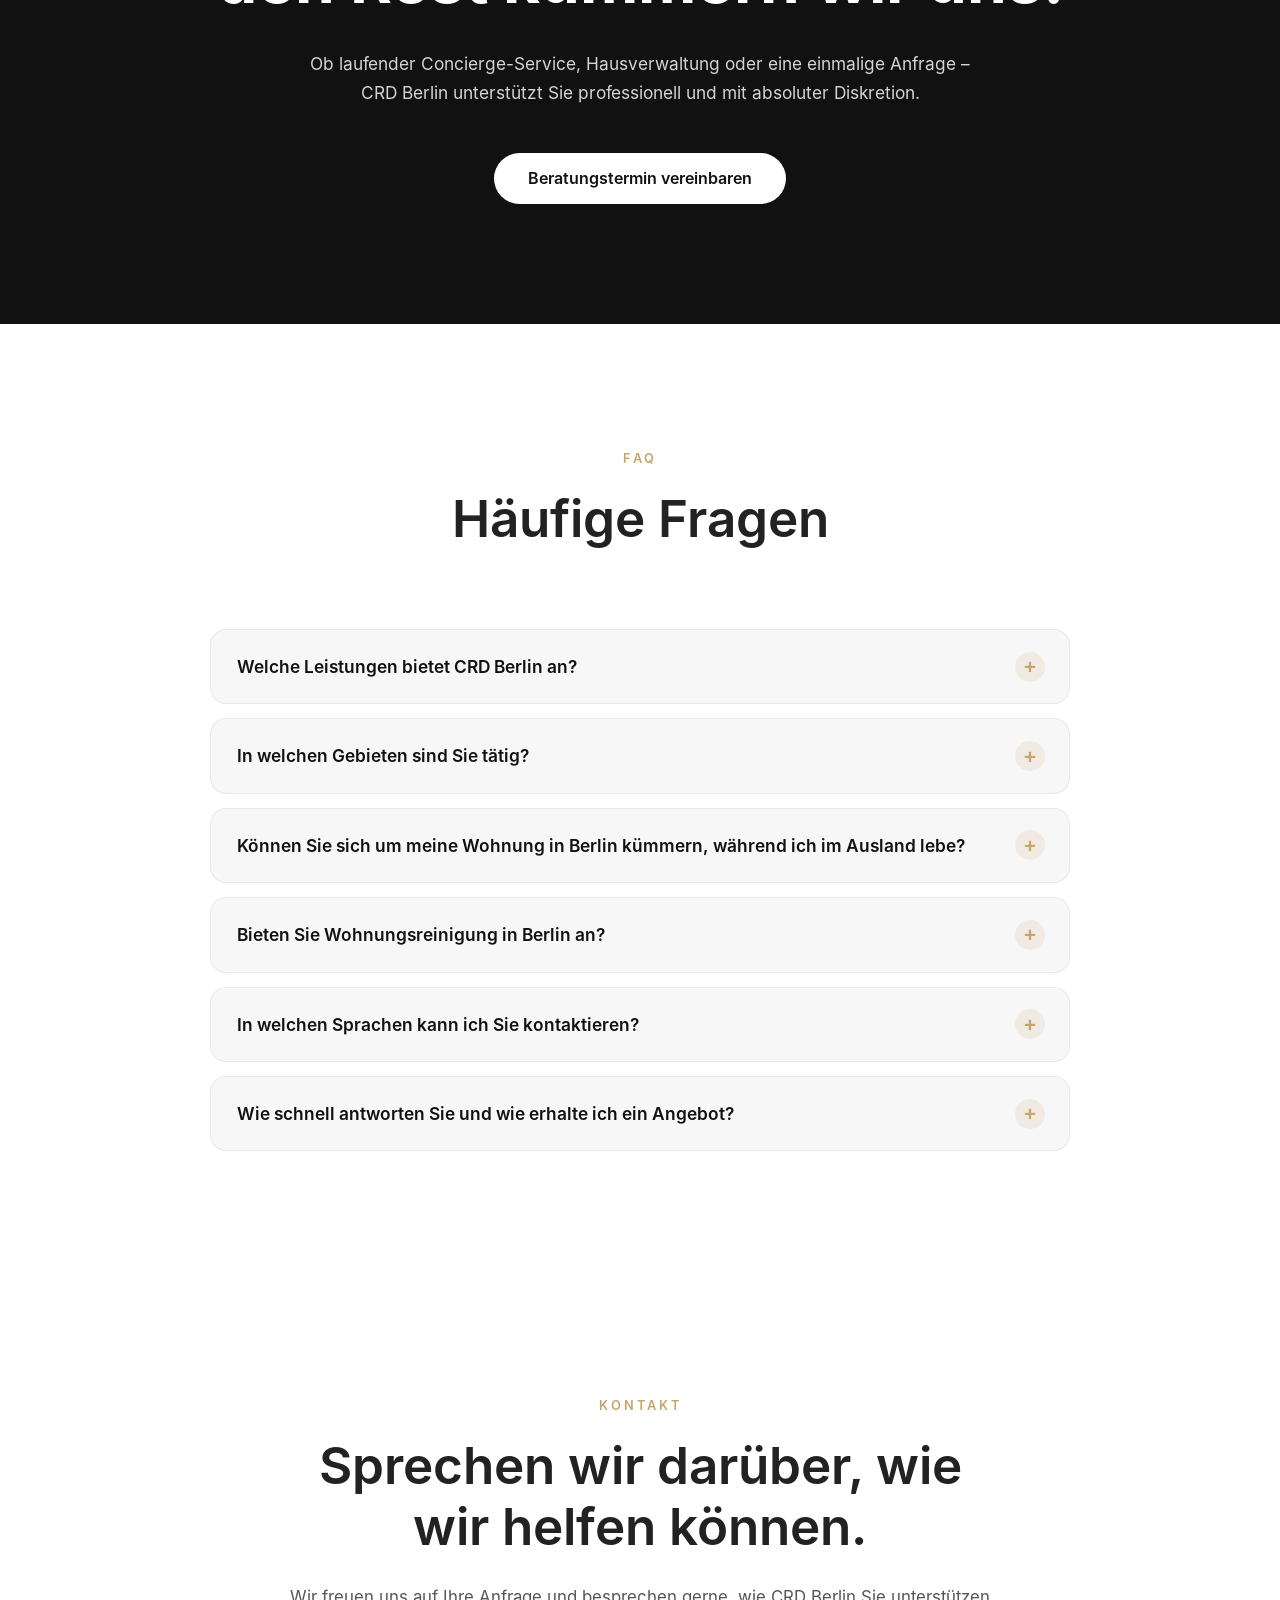
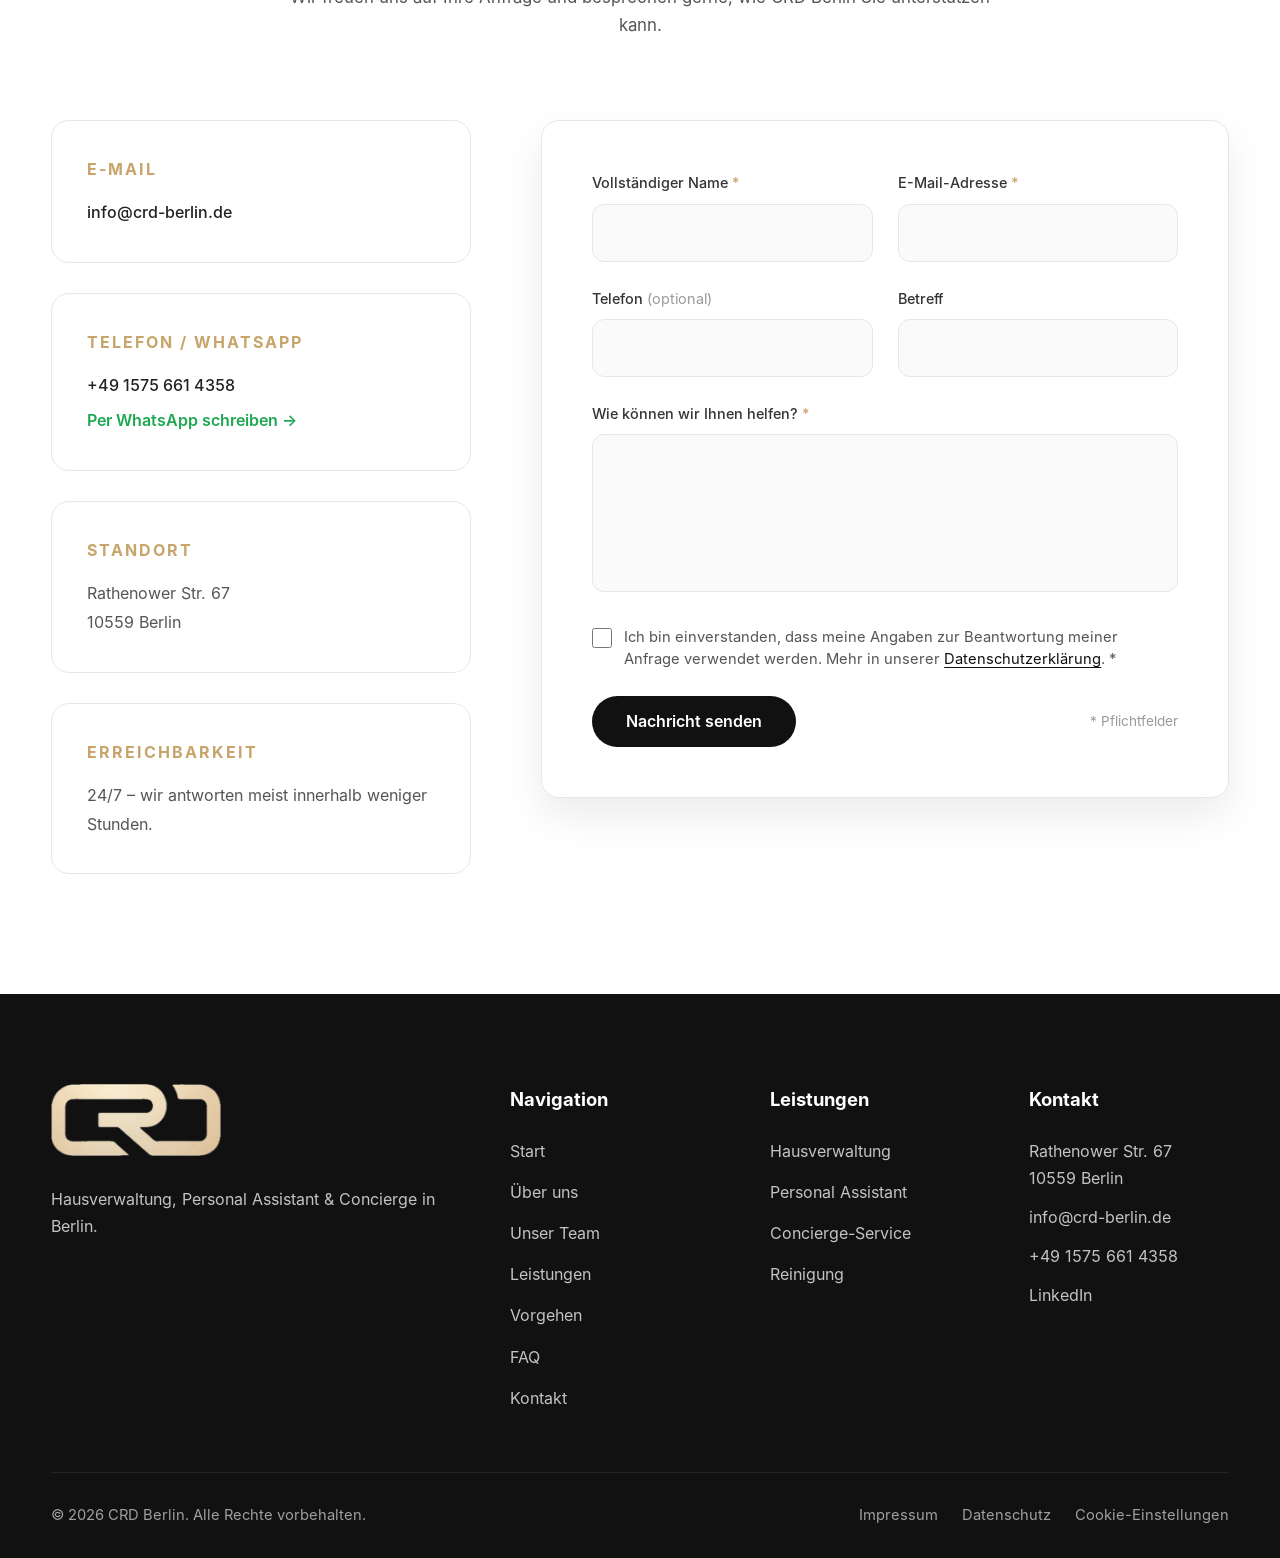
==== commit 1c0b4af5: "Contact form: use private FormSubmit alias Co-Authored-By: Claude Opus 5.5 <noreply@anthropic.com> C" ====
--- a/de/index.html
+++ b/de/index.html
@@ -646,7 +646,7 @@
 
                 <form class="contact-form"
                       id="contact-form"
-                      action="https://formsubmit.co/info@crd-berlin.de"
+                      action="https://formsubmit.co/212dc6ca666d0012a8359f24960a541a"
                       method="POST"
                       novalidate>
 
